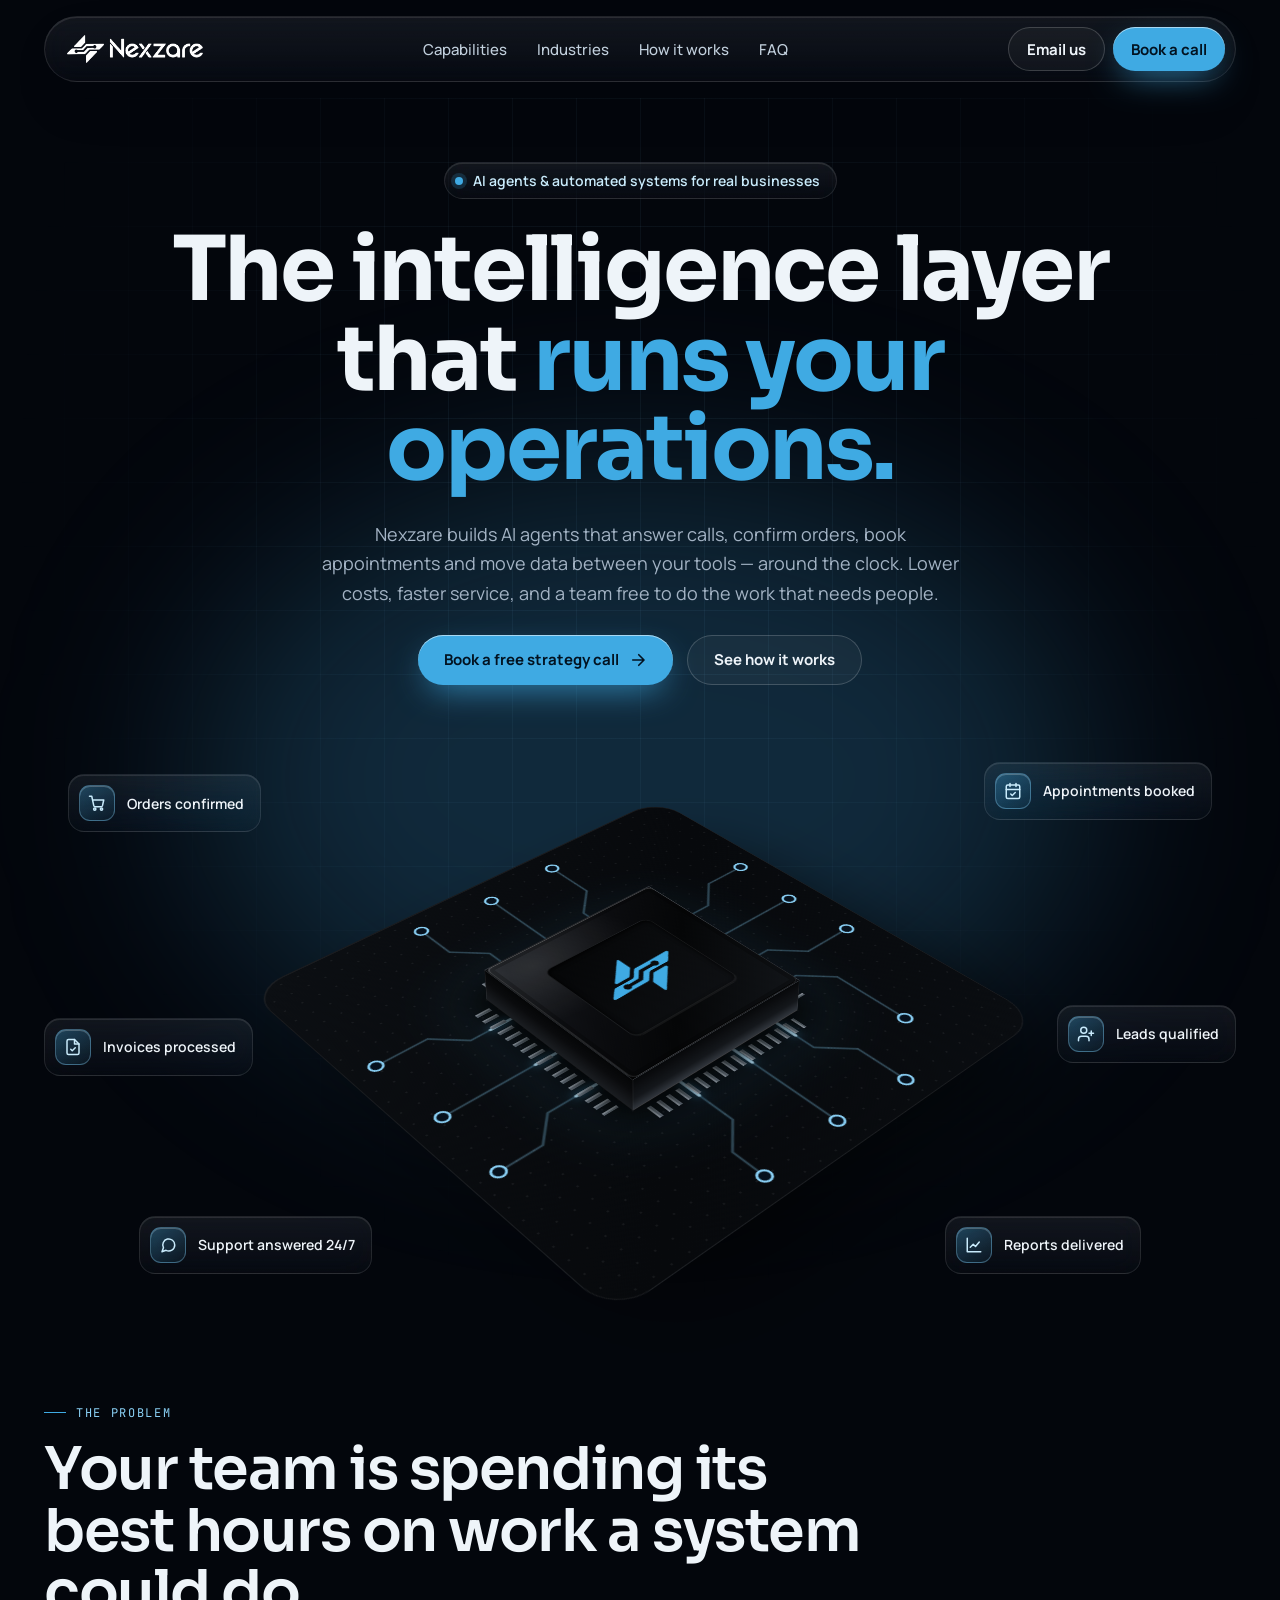
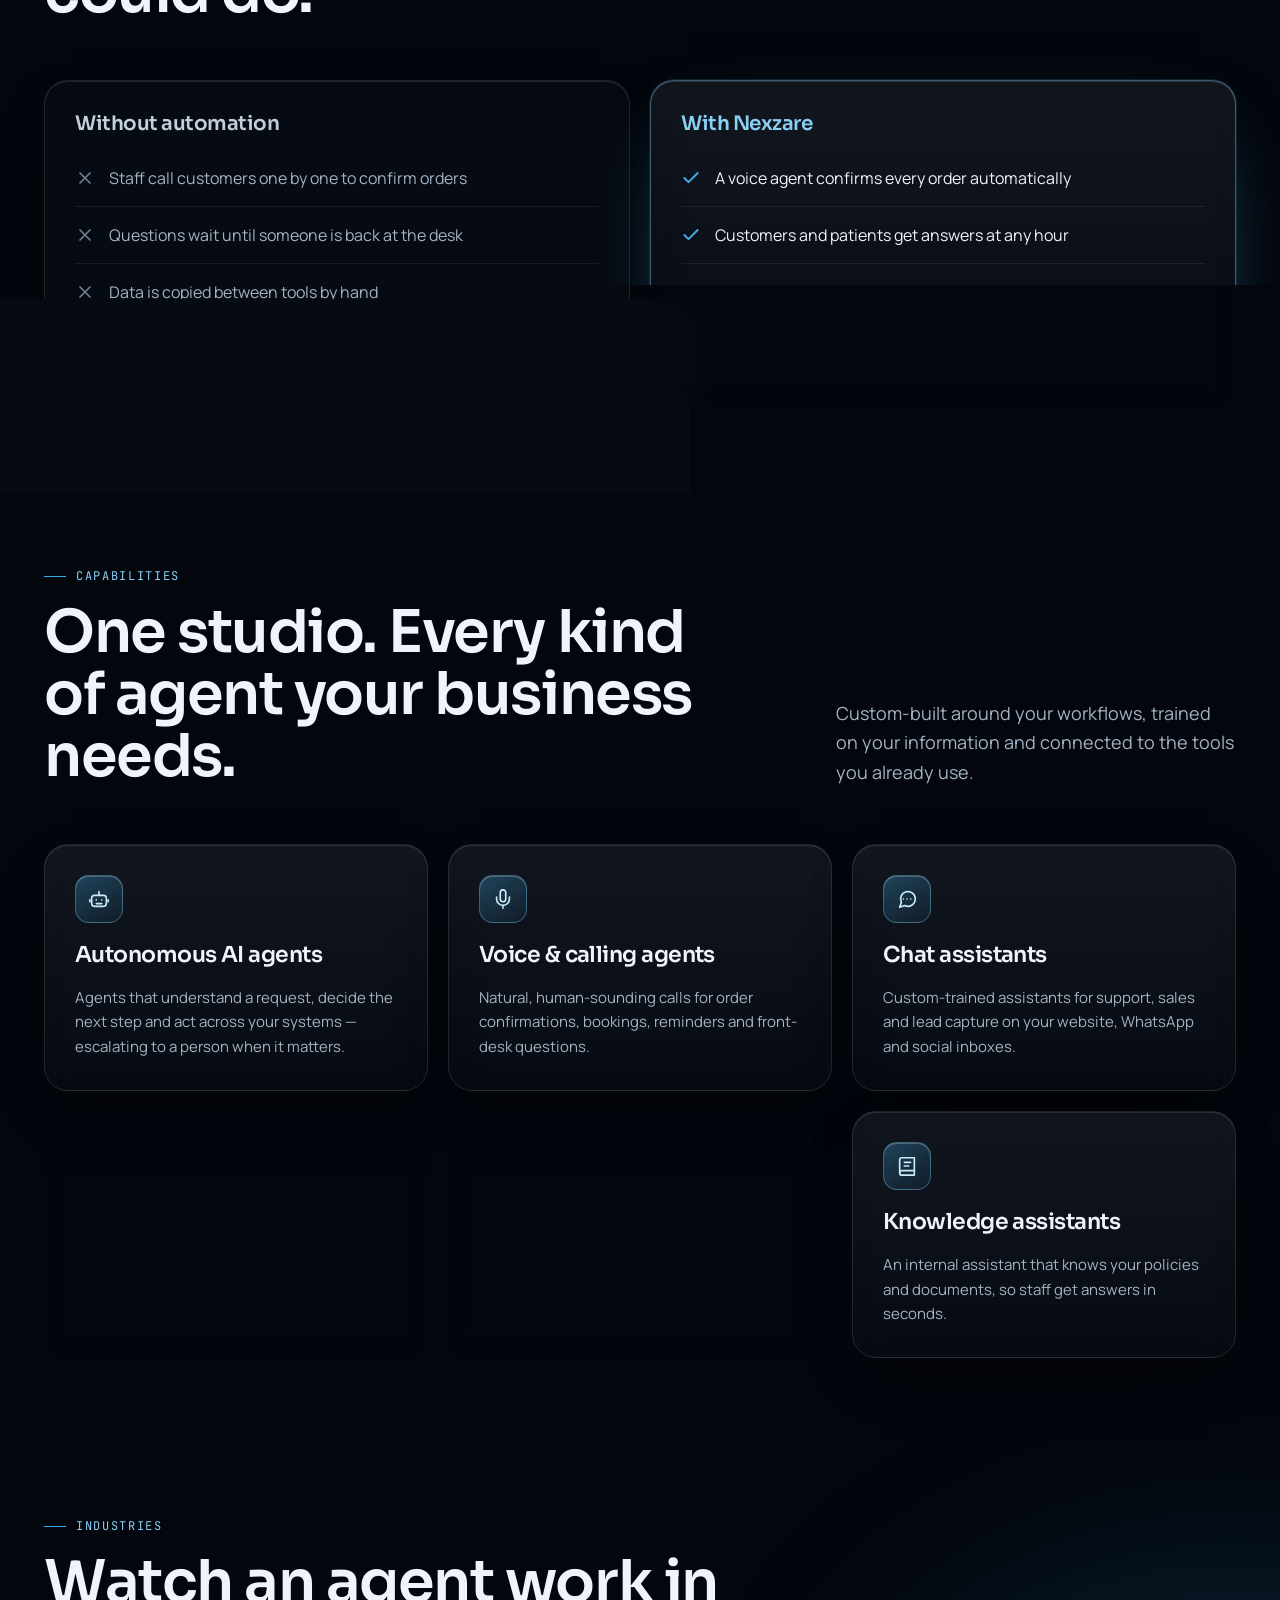
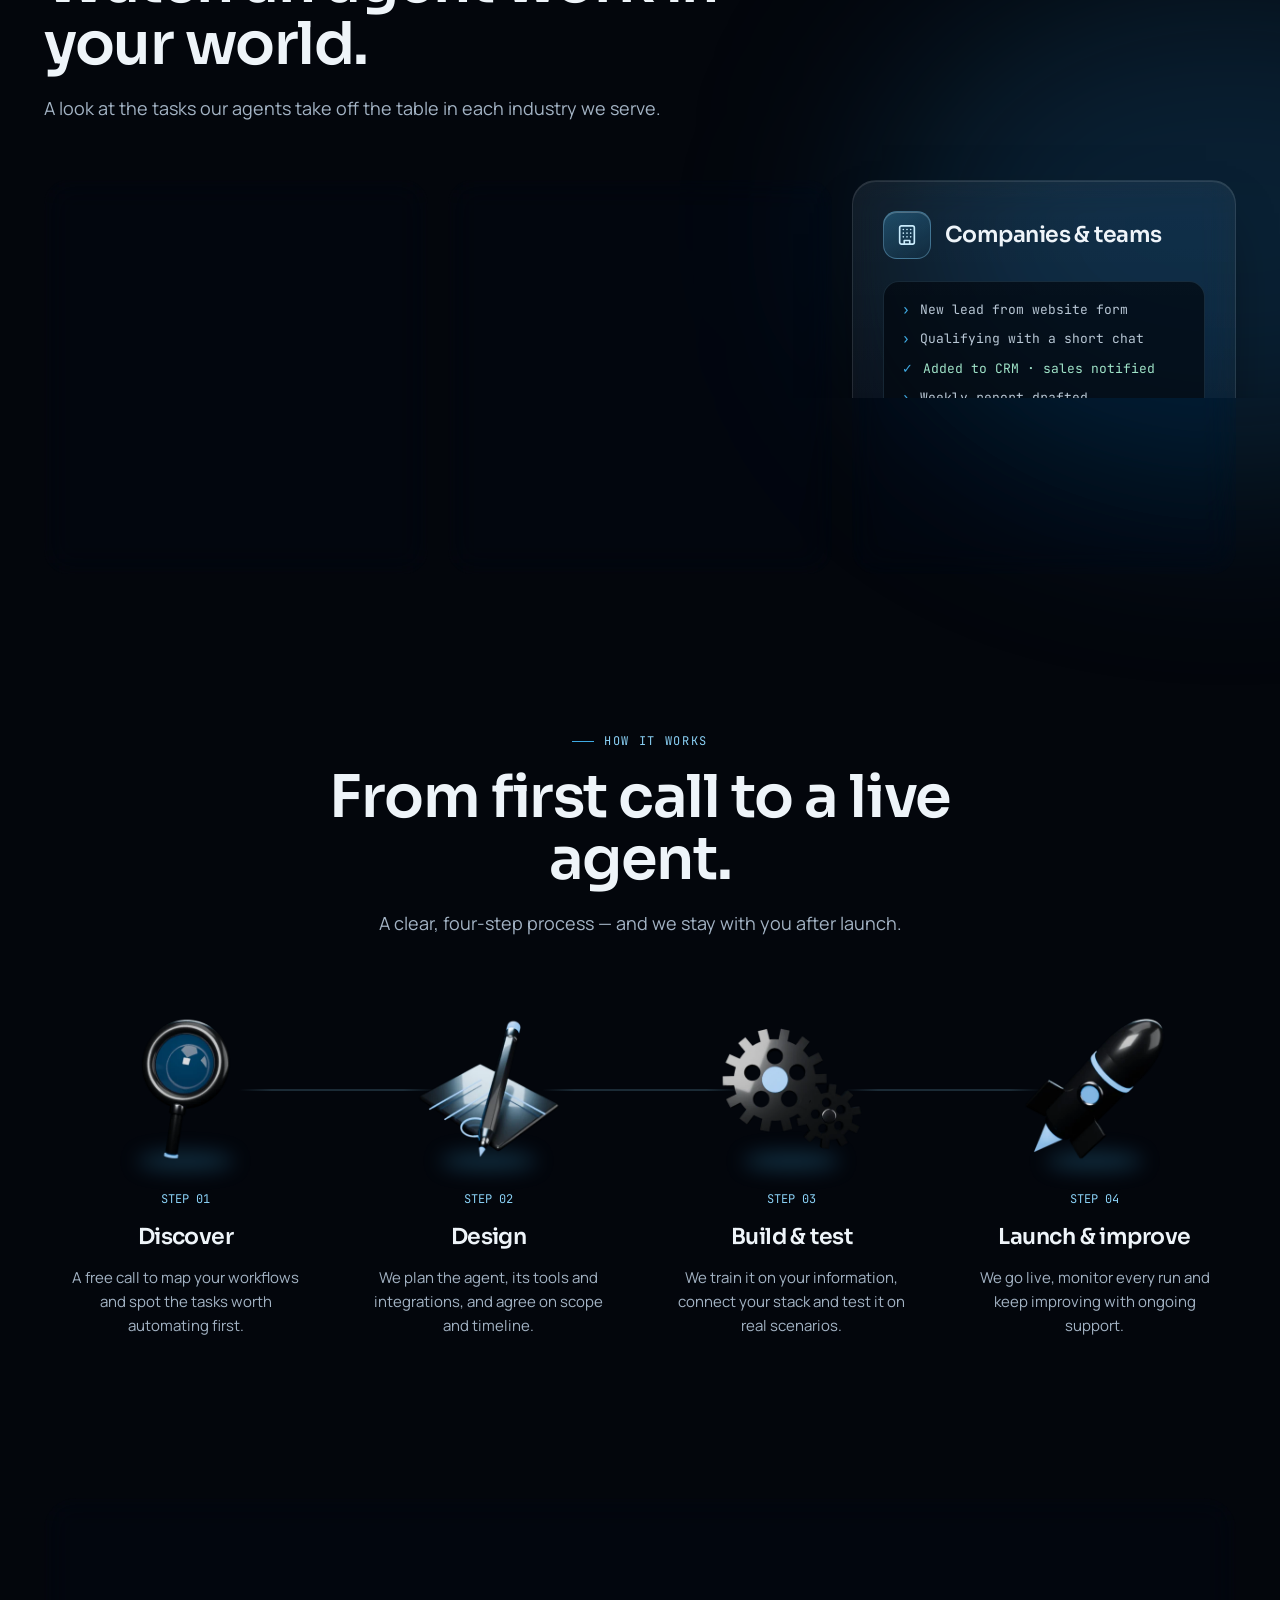
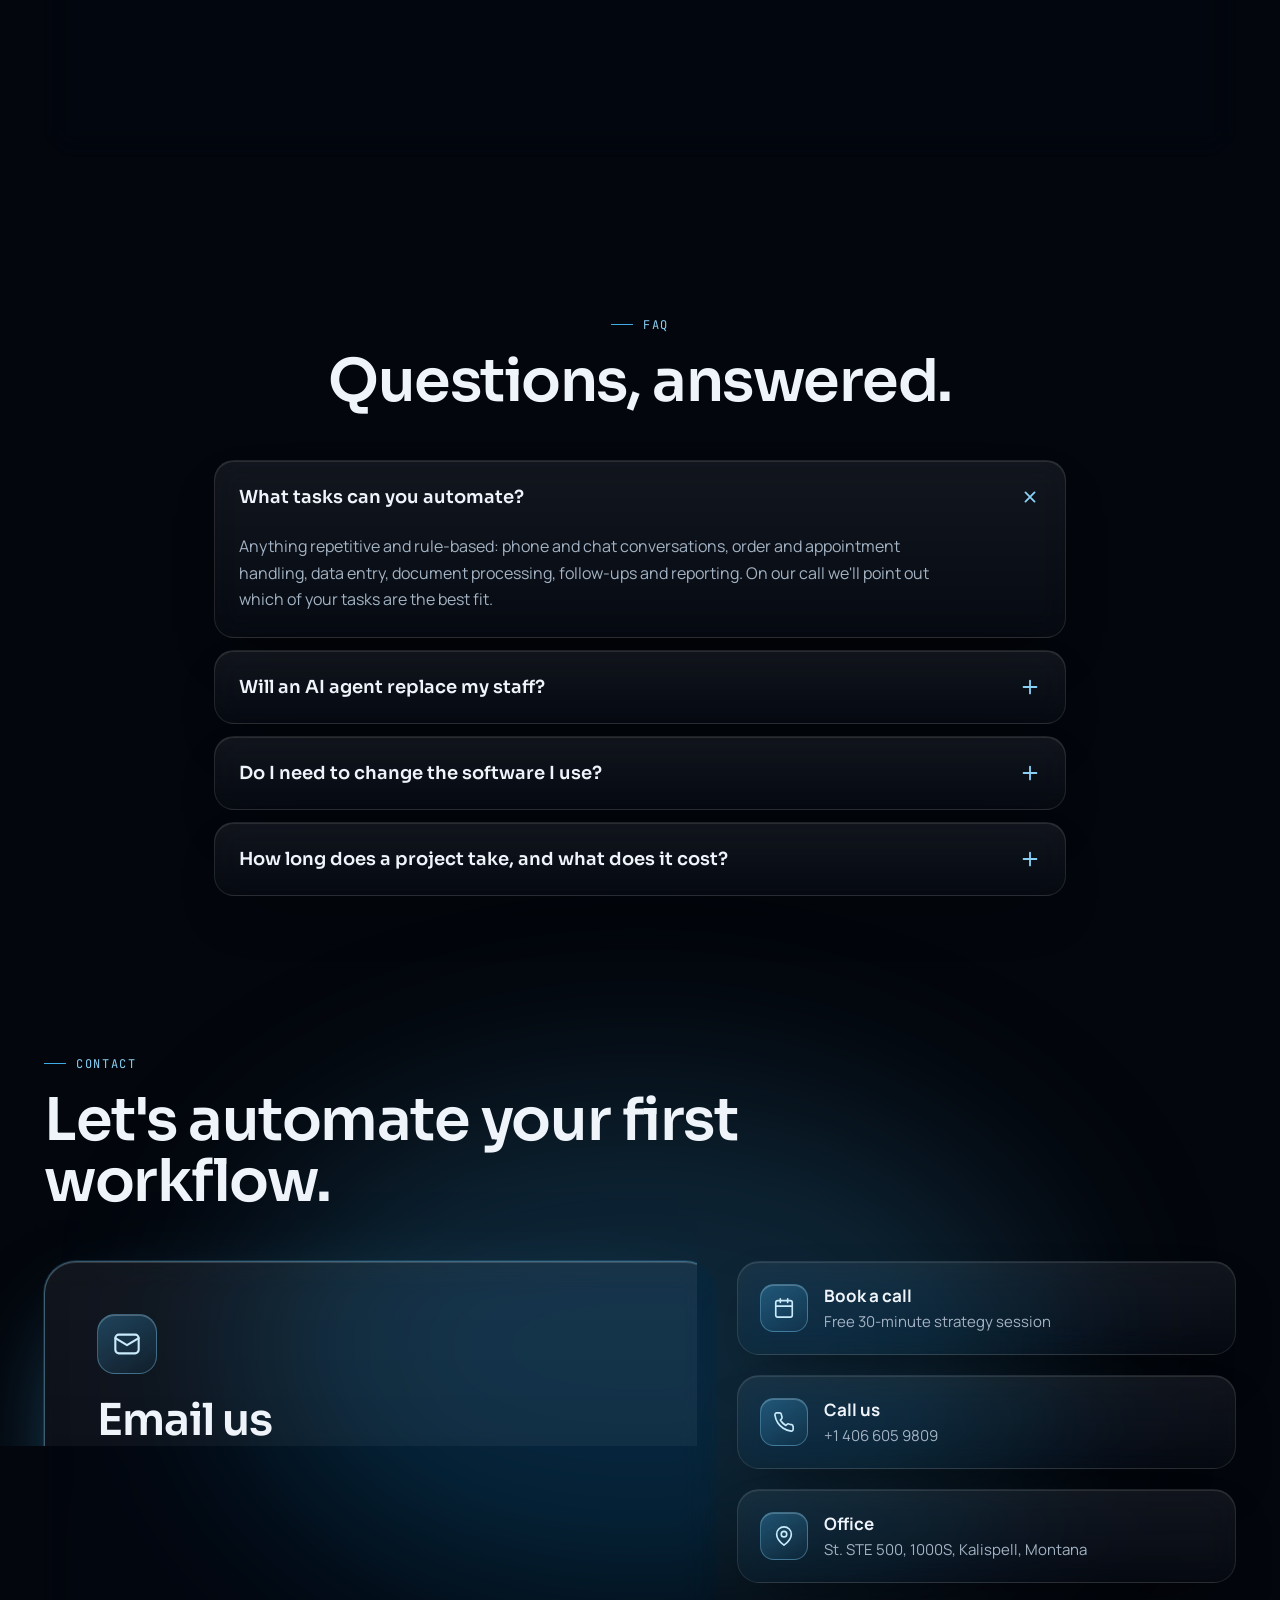
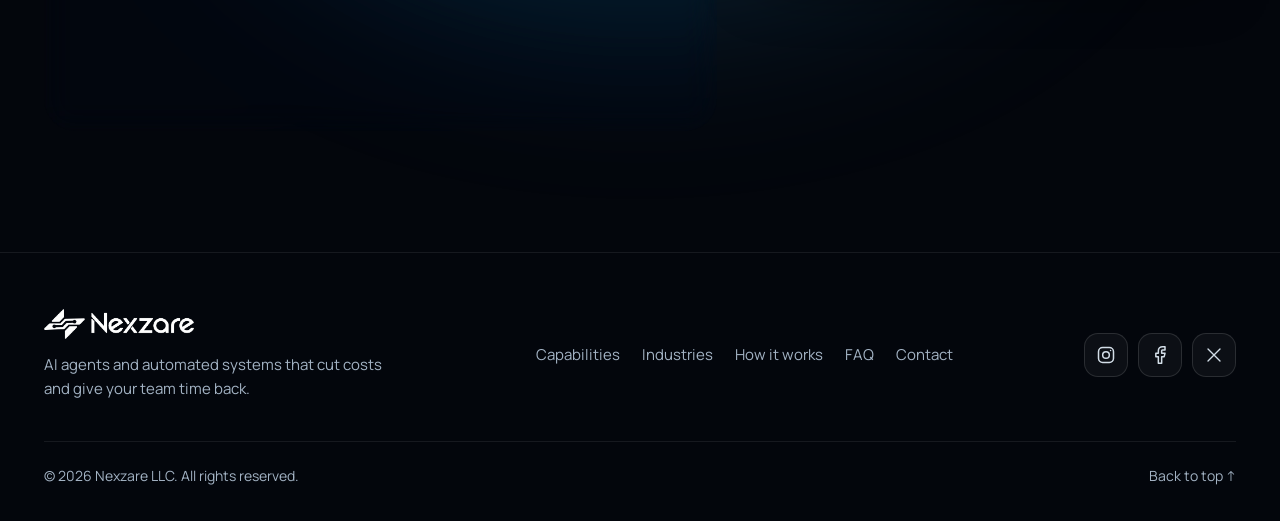
==== index.html @ 17d0ea59 "Add files via upload" ====
<!doctype html>
<html lang="en">
<head>
<meta charset="utf-8">
<meta name="viewport" content="width=device-width, initial-scale=1">
<title>Nexzare — AI Agents and Automation</title>
<meta name="description" content="Nexzare builds AI agents and automated systems for e-commerce brands, healthcare organisations and companies — cutting costs and saving time.">
<meta name="theme-color" content="#03060C">
<meta property="og:type" content="website">
<meta property="og:title" content="Nexzare — AI Agents and Automation">
<meta property="og:description" content="Nexzare builds AI agents and automated systems for e-commerce brands, healthcare organisations and companies — cutting costs and saving time.">
<meta property="og:image" content="/assets/logo-icon.png">
<meta name="twitter:card" content="summary">
<link rel="icon" type="image/png" href="/assets/favicon.png">
<link rel="apple-touch-icon" href="/assets/logo-icon.png">
<link rel="preload" as="image" href="/assets/logo-icon.png">
<link rel="preconnect" href="https://fonts.googleapis.com">
<link rel="preconnect" href="https://fonts.gstatic.com" crossorigin="anonymous">
<link href="https://fonts.googleapis.com/css2?family=Sora:wght@400;600;700&amp;family=Manrope:wght@400;500;600;700&amp;family=JetBrains+Mono:wght@500&amp;display=swap" rel="stylesheet">
<style>
body{margin:0;background:#03060C}
html{scroll-behavior:smooth}
a{color:#8AD0F5}a:hover{color:#C9EBFC}
*{box-sizing:border-box}
.nz{font-family:'Manrope',system-ui,sans-serif;color:#EEF4F9;background:#03060C;overflow:hidden;position:relative}
.nz h1,.nz h2,.nz h3,.nz h4{font-family:'Sora',system-ui,sans-serif;margin:0;letter-spacing:-0.025em;font-weight:600}
.mono{font-family:'JetBrains Mono',ui-monospace,monospace}
.wrap{width:100%;max-width:1240px;margin:0 auto;padding:0 24px;position:relative;z-index:2}
.glass{background:linear-gradient(180deg,rgba(255,255,255,.065),rgba(255,255,255,.02));border:1px solid rgba(255,255,255,.10);box-shadow:inset 0 1px 0 rgba(255,255,255,.10),0 24px 60px -30px rgba(0,0,0,.8);backdrop-filter:blur(16px) saturate(140%);-webkit-backdrop-filter:blur(16px) saturate(140%)}
.navlink{color:#C2D0DD;text-decoration:none;font-size:15px;font-weight:500;padding:10px 14px;border-radius:999px}
.navlink:hover{color:#FFFFFF;background:rgba(255,255,255,.06)}
.navlinks{display:flex;gap:2px}
.btn{display:inline-flex;align-items:center;justify-content:center;gap:10px;min-height:50px;padding:0 26px;border-radius:999px;font-weight:700;font-size:15px;text-decoration:none;transition:transform .2s ease,box-shadow .2s ease,border-color .2s ease}
.btn:hover{transform:translateY(-2px)}
.btn-primary{background:#3FAAE3;color:#021220;box-shadow:0 12px 34px -10px rgba(63,170,227,.8),inset 0 1px 0 rgba(255,255,255,.55)}
.btn-primary:hover{color:#021220;box-shadow:0 16px 44px -10px rgba(63,170,227,1),inset 0 1px 0 rgba(255,255,255,.55)}
.btn-ghost{color:#EEF4F9;border:1px solid rgba(255,255,255,.18);background:rgba(255,255,255,.04)}
.btn-ghost:hover{color:#FFFFFF;border-color:rgba(138,208,245,.65)}
.tag{display:inline-flex;align-items:center;gap:10px;font-family:'JetBrains Mono',monospace;font-size:12px;letter-spacing:.14em;text-transform:uppercase;color:#8AD0F5}
.tag::before{content:"";width:22px;height:1px;background:#3FAAE3}
.h2{font-size:clamp(34px,4.6vw,60px);line-height:1.05}
.lead{font-size:18px;line-height:1.65;color:#A3B3C4;margin:0}
.muted{color:#A3B3C4}
.ico{width:48px;height:48px;border-radius:14px;display:flex;align-items:center;justify-content:center;flex:0 0 auto;background:linear-gradient(145deg,rgba(63,170,227,.32),rgba(63,170,227,.06));border:1px solid rgba(138,208,245,.35);color:#C9EBFC;box-shadow:inset 0 1px 0 rgba(255,255,255,.22)}
.g2{display:grid;grid-template-columns:repeat(2,minmax(0,1fr));gap:20px}
.g3{display:grid;grid-template-columns:repeat(3,minmax(0,1fr));gap:20px}
.g4{display:grid;grid-template-columns:repeat(4,minmax(0,1fr));gap:20px}
.card{border-radius:24px;padding:30px;position:relative;overflow:hidden}
.glow{position:absolute;border-radius:50%;filter:blur(100px);pointer-events:none;z-index:0}
.gridbg{position:absolute;inset:0;z-index:0;pointer-events:none;background-image:linear-gradient(rgba(138,208,245,.06) 1px,transparent 1px),linear-gradient(90deg,rgba(138,208,245,.06) 1px,transparent 1px);background-size:64px 64px;-webkit-mask-image:radial-gradient(ellipse at 50% 30%,#000 20%,transparent 70%);mask-image:radial-gradient(ellipse at 50% 30%,#000 20%,transparent 70%)}

/* ===== 3D AI chip ===== */
.stage{position:relative;height:640px;perspective:1600px;perspective-origin:50% 30%}
.board{position:absolute;left:50%;top:50%;width:560px;height:560px;margin:-280px 0 0 -280px;transform-style:preserve-3d;transform:rotateX(56deg) rotateZ(-42deg);animation:sway 12s ease-in-out infinite;border-radius:40px;background:linear-gradient(135deg,#0C0F13 0%,#07090C 55%,#0A0D11 100%);border:1px solid rgba(255,255,255,.07);box-shadow:inset 0 1px 0 rgba(255,255,255,.06),0 60px 120px -40px rgba(0,0,0,.9)}
.board::before{content:"";position:absolute;inset:0;border-radius:40px;background-image:radial-gradient(rgba(255,255,255,.09) 1px,transparent 1.4px);background-size:20px 20px;opacity:.6}
.traces{position:absolute;inset:0;width:560px;height:560px}
.trace{fill:none;stroke:rgba(138,208,245,.28);stroke-width:2.5;stroke-linecap:round;stroke-linejoin:round}
.pulse{fill:none;stroke:#BDE7FC;stroke-width:3.5;stroke-linecap:round;stroke-linejoin:round;stroke-dasharray:26 640;stroke-dashoffset:666;animation:flow 3.2s linear infinite;filter:drop-shadow(0 0 6px #3FAAE3)}
.pad{fill:#06111D;stroke:#8AD0F5;stroke-width:2.5}
.pins{position:absolute;background-repeat:repeat;opacity:.9}
.pins-h{height:18px;width:196px;background-image:repeating-linear-gradient(90deg,#B9BFC7 0 2px,#7A818A 2px 5px,transparent 5px 12px)}
.pins-v{width:18px;height:196px;background-image:repeating-linear-gradient(180deg,#B9BFC7 0 2px,#7A818A 2px 5px,transparent 5px 12px)}
.chip{position:absolute;left:170px;top:170px;width:220px;height:220px;transform-style:preserve-3d;animation:hover 6s ease-in-out infinite}
.chip-shadow{position:absolute;left:156px;top:156px;width:248px;height:248px;border-radius:24px;background:#000000;filter:blur(18px);opacity:.85;box-shadow:0 0 70px 10px rgba(63,170,227,.18)}
.side{position:absolute;background:linear-gradient(180deg,#22262C 0%,#0E1013 40%,#060708 100%);border:1px solid rgba(255,255,255,.06)}
.s-n{left:0;top:-38px;width:220px;height:38px;transform-origin:bottom;transform:rotateX(-90deg);background:linear-gradient(0deg,#2A2F36 0%,#111317 50%,#08090B 100%)}
.s-s{left:0;top:220px;width:220px;height:38px;transform-origin:top;transform:rotateX(90deg);background:linear-gradient(180deg,#30353C 0%,#14171B 35%,#07080A 100%);border-top-color:rgba(255,255,255,.22)}
.s-e{left:220px;top:0;width:38px;height:220px;transform-origin:left;transform:rotateY(-90deg);background:linear-gradient(90deg,#3A4048 0%,#16191D 35%,#08090B 100%);border-left-color:rgba(255,255,255,.28)}
.s-w{left:-38px;top:0;width:38px;height:220px;transform-origin:right;transform:rotateY(90deg);background:linear-gradient(270deg,#1A1D21 0%,#0A0B0D 60%,#050607 100%)}
.ctop{position:absolute;inset:0;transform:translateZ(38px);border-radius:8px;background:radial-gradient(120% 90% at 18% 12%,rgba(255,255,255,.10),rgba(255,255,255,0) 45%),linear-gradient(135deg,#1A1D22 0%,#0B0C0F 38%,#050607 62%,#121519 100%);border:1px solid rgba(255,255,255,.10);box-shadow:inset 0 1px 0 rgba(255,255,255,.22),inset 1px 0 0 rgba(255,255,255,.10),inset 0 -1px 0 rgba(0,0,0,.8),inset 0 0 0 6px rgba(0,0,0,.25);overflow:hidden;display:flex;align-items:center;justify-content:center}
.ctop::after{content:"";position:absolute;top:-60%;left:-60%;width:45%;height:220%;background:linear-gradient(90deg,transparent,rgba(255,255,255,.07) 45%,rgba(255,255,255,.12) 50%,rgba(255,255,255,.07) 55%,transparent);transform:rotate(25deg);animation:shine 7s ease-in-out infinite}
.die{width:138px;height:138px;border-radius:10px;position:relative;background:linear-gradient(145deg,#050607,#0E1013);border:1px solid rgba(255,255,255,.06);box-shadow:inset 0 2px 6px rgba(0,0,0,.9),inset 0 -1px 0 rgba(255,255,255,.08),0 1px 0 rgba(255,255,255,.05);display:flex;align-items:center;justify-content:center}
.die img{animation:core 3.6s ease-in-out infinite}
.node{position:absolute;display:flex;align-items:center;gap:12px;padding:10px 16px 10px 10px;border-radius:16px;font-size:14px;font-weight:600;white-space:nowrap;z-index:3;animation:bob 6s ease-in-out infinite}
.node .ico{width:36px;height:36px;border-radius:11px}
.live{width:8px;height:8px;border-radius:50%;background:#3FAAE3;box-shadow:0 0 0 4px rgba(63,170,227,.18);animation:blink 1.6s ease-in-out infinite}

/* sections */
.compare{display:grid;grid-template-columns:minmax(0,1fr) minmax(0,1fr);gap:20px}
.row{display:flex;gap:14px;align-items:flex-start;padding:16px 0;border-top:1px solid rgba(255,255,255,.07);font-size:16px;line-height:1.5}
.row:first-of-type{border-top:0}
.log{border-radius:16px;padding:18px;background:rgba(2,8,15,.7);border:1px solid rgba(138,208,245,.14);display:flex;flex-direction:column;gap:10px;font-size:13px;line-height:1.5}
.ln{display:flex;gap:10px;color:#B8C7D5}
.ln b{font-weight:500;color:#3FAAE3}
.ok{color:#9FE3C8}
.pipe{display:grid;grid-template-columns:repeat(4,minmax(0,1fr));gap:20px;position:relative}
.pipe-line{position:absolute;left:12%;right:12%;top:86px;height:2px;background:rgba(138,208,245,.18);overflow:hidden}
.pipe-line::after{content:"";position:absolute;top:0;left:-30%;width:30%;height:2px;background:linear-gradient(90deg,transparent,#8AD0F5,transparent);animation:run 3s linear infinite}
.stepdot{width:172px;height:172px;display:flex;align-items:center;justify-content:center;position:relative;z-index:1;background:radial-gradient(closest-side,#03060C 62%,rgba(3,6,12,0) 100%)}
.stepdot::after{content:"";position:absolute;left:22%;right:22%;bottom:6px;height:16px;border-radius:50%;background:rgba(63,170,227,.28);filter:blur(10px);z-index:-1}
.stepdot img{width:150px;height:150px;display:block;animation:bob 6s ease-in-out infinite}
.faq{border-radius:20px;padding:0 24px}
.faq summary{list-style:none;cursor:pointer;display:flex;justify-content:space-between;align-items:center;gap:16px;min-height:72px;font-family:'Sora',sans-serif;font-size:18px;font-weight:600}
.faq summary::-webkit-details-marker{display:none}
.faq .pl{transition:transform .25s ease;color:#8AD0F5;flex:0 0 auto}
.faq[open] .pl{transform:rotate(45deg)}
.faq p{margin:0 0 24px;color:#A3B3C4;font-size:16px;line-height:1.65;max-width:720px}
.contact{display:grid;grid-template-columns:minmax(0,1.35fr) minmax(0,1fr);gap:20px}
.mini{display:flex;align-items:center;gap:16px;border-radius:22px;padding:22px;text-decoration:none;color:#EEF4F9;transition:border-color .2s ease,transform .2s ease}
a.mini:hover{color:#FFFFFF;border-color:rgba(138,208,245,.55);transform:translateY(-2px)}
.flink{color:#A3B3C4;text-decoration:none;font-size:15px}
.flink:hover{color:#FFFFFF}
.soc{width:44px;height:44px;border-radius:14px;display:flex;align-items:center;justify-content:center;color:#D3DEE8;border:1px solid rgba(255,255,255,.12);background:rgba(255,255,255,.04)}
.soc:hover{color:#FFFFFF;border-color:rgba(138,208,245,.6)}

@keyframes sway{0%,100%{transform:rotateX(56deg) rotateZ(-38deg)}50%{transform:rotateX(52deg) rotateZ(-50deg)}}
@keyframes hover{0%,100%{transform:translateZ(0)}50%{transform:translateZ(22px)}}
@keyframes flow{from{stroke-dashoffset:666}to{stroke-dashoffset:0}}
@keyframes breathe{0%,100%{opacity:.55}50%{opacity:1}}
@keyframes core{0%,100%{filter:drop-shadow(0 0 3px rgba(63,170,227,.35))}50%{filter:drop-shadow(0 0 10px rgba(63,170,227,.75))}}
@keyframes shine{0%,60%{left:-60%}100%{left:140%}}
@keyframes bob{0%,100%{transform:translateY(0)}50%{transform:translateY(-10px)}}
@keyframes blink{0%,100%{opacity:1}50%{opacity:.35}}
@keyframes run{from{left:-30%}to{left:100%}}

@media (max-width:1024px){
.g4,.pipe{grid-template-columns:repeat(2,minmax(0,1fr))}
.g3{grid-template-columns:minmax(0,1fr)}
.compare,.contact{grid-template-columns:minmax(0,1fr)}
.pipe-line{display:none}
.navlinks{display:none}
.node.far{display:none}
}
@media (max-width:640px){
.g4,.g2,.pipe{grid-template-columns:minmax(0,1fr)}
.card{padding:24px}
.stage{height:400px}
.board{transform:scale(.6) rotateX(56deg) rotateZ(-42deg);animation:none}
.node{display:none}
.glass{backdrop-filter:none;-webkit-backdrop-filter:none;background:rgba(14,22,34,.94)}
.nav-cta{display:none}
}
@media (prefers-reduced-motion:reduce){
.board,.chip,.pulse,.chip-shadow,.die img,.ctop::after,.node,.live,.pipe-line::after,.stepdot img{animation:none}
.pulse{stroke-dashoffset:0;stroke-dasharray:none;opacity:.5}
html{scroll-behavior:auto}
}
</style>
</head>
<body>
<div class="nz">

<header style="position: sticky; top: 0; z-index: 30; padding: 16px 0">
<div class="wrap">
<nav class="glass" aria-label="Main" style="display: flex; align-items: center; justify-content: space-between; gap: 16px; padding: 10px 10px 10px 22px; border-radius: 999px">
<a href="#top" aria-label="Nexzare home" style="display: flex; align-items: center; min-height: 44px"><img src="/assets/logo-white.png" alt="Nexzare" width="136" height="28" style="width: 136px; height: auto; display: block"></a>
<div class="navlinks">
<a class="navlink" href="#capabilities">Capabilities</a>
<a class="navlink" href="#industries">Industries</a>
<a class="navlink" href="#how">How it works</a>
<a class="navlink" href="#faq">FAQ</a>
</div>
<div style="display: flex; gap: 8px">
<a class="btn btn-ghost nav-cta" href="#contact" style="min-height: 44px; padding: 0 18px">Email us</a>
<a class="btn btn-primary" href="https://calendly.com/nexzare/30min" style="min-height: 44px; padding: 0 18px">Book a call</a>
</div>
</nav>
</div>
</header>

<section id="top" style="position: relative; padding: 64px 0 0">
<div class="gridbg"></div>
<div class="glow" style="width: 900px; height: 600px; left: 50%; margin-left: -450px; top: 380px; background: rgba(63,170,227,0.22)"></div>
<div class="wrap" style="display: flex; flex-direction: column; align-items: center; text-align: center; gap: 26px">
<span class="glass" style="display: inline-flex; align-items: center; gap: 10px; padding: 8px 16px 8px 10px; border-radius: 999px; font-size: 14px; font-weight: 600; color: #C9EBFC"><span class="live"></span>AI agents &amp; automated systems for real businesses</span>
<h1 style="font-size: clamp(42px, 7vw, 92px); line-height: 1; max-width: 1040px; font-weight: 700">The intelligence layer that <span style="color: #3FAAE3">runs your operations.</span></h1>
<p class="lead" style="max-width: 640px">Nexzare builds AI agents that answer calls, confirm orders, book appointments and move data between your tools — around the clock. Lower costs, faster service, and a team free to do the work that needs people.</p>
<div style="display: flex; flex-wrap: wrap; gap: 14px; justify-content: center">
<a class="btn btn-primary" href="https://calendly.com/nexzare/30min">Book a free strategy call
<svg width="18" height="18" viewBox="0 0 24 24" fill="none" stroke="currentColor" stroke-width="2.2" stroke-linecap="round" stroke-linejoin="round" aria-hidden="true"><path d="M5 12h14M13 5l7 7-7 7"></path></svg></a>
<a class="btn btn-ghost" href="#how">See how it works</a>
</div>
</div>

<div class="wrap">
<div class="stage" aria-hidden="true">
<div class="board">
<svg class="traces" viewBox="0 0 560 560">
<path class="trace" d="M390 200 H450 L480 170 H530"></path>
<path class="trace" d="M390 250 H525"></path>
<path class="trace" d="M390 300 H440 L470 330 H530"></path>
<path class="trace" d="M390 350 H430 L460 380 V470"></path>
<path class="trace" d="M170 210 H120 L90 180 H30"></path>
<path class="trace" d="M170 280 H35"></path>
<path class="trace" d="M170 340 H110 L80 370 H30"></path>
<path class="trace" d="M220 170 V110 L190 80 V30"></path>
<path class="trace" d="M280 170 V35"></path>
<path class="trace" d="M340 170 V120 L370 90 V30"></path>
<path class="trace" d="M230 390 V460 L200 490 V530"></path>
<path class="trace" d="M300 390 V525"></path>
<path class="trace" d="M360 390 V440 L390 470 V530"></path>
<path class="pulse" d="M390 200 H450 L480 170 H530"></path>
<path class="pulse" d="M390 300 H440 L470 330 H530" style="animation-delay: -1.1s"></path>
<path class="pulse" d="M390 350 H430 L460 380 V470" style="animation-delay: -2.2s"></path>
<path class="pulse" d="M170 210 H120 L90 180 H30" style="animation-delay: -0.6s"></path>
<path class="pulse" d="M170 280 H35" style="animation-delay: -1.9s"></path>
<path class="pulse" d="M170 340 H110 L80 370 H30" style="animation-delay: -2.7s"></path>
<path class="pulse" d="M220 170 V110 L190 80 V30" style="animation-delay: -1.5s"></path>
<path class="pulse" d="M340 170 V120 L370 90 V30" style="animation-delay: -0.3s"></path>
<path class="pulse" d="M230 390 V460 L200 490 V530" style="animation-delay: -2.4s"></path>
<path class="pulse" d="M300 390 V525" style="animation-delay: -0.9s"></path>
<path class="pulse" d="M360 390 V440 L390 470 V530" style="animation-delay: -1.7s"></path>
<circle class="pad" cx="530" cy="170" r="7"></circle><circle class="pad" cx="525" cy="250" r="7"></circle><circle class="pad" cx="530" cy="330" r="7"></circle><circle class="pad" cx="460" cy="470" r="7"></circle>
<circle class="pad" cx="30" cy="180" r="7"></circle><circle class="pad" cx="35" cy="280" r="7"></circle><circle class="pad" cx="30" cy="370" r="7"></circle>
<circle class="pad" cx="190" cy="30" r="7"></circle><circle class="pad" cx="280" cy="35" r="7"></circle><circle class="pad" cx="370" cy="30" r="7"></circle>
<circle class="pad" cx="200" cy="530" r="7"></circle><circle class="pad" cx="300" cy="525" r="7"></circle><circle class="pad" cx="390" cy="530" r="7"></circle>
</svg>
<div class="pins pins-h" style="left: 182px; top: 146px"></div>
<div class="pins pins-h" style="left: 182px; top: 396px"></div>
<div class="pins pins-v" style="left: 146px; top: 182px"></div>
<div class="pins pins-v" style="left: 396px; top: 182px"></div>
<div class="chip-shadow"></div>
<div class="chip">
<div class="side s-n"></div>
<div class="side s-s"></div>
<div class="side s-e"></div>
<div class="side s-w"></div>
<div class="ctop">
<div class="die"><img src="/assets/logo-icon.png" alt="" style="width: 92px; height: auto"></div>
</div>
</div>
</div>

<div class="node glass" style="left: 2%; top: 14%"><span class="ico"><svg width="18" height="18" viewBox="0 0 24 24" fill="none" stroke="currentColor" stroke-width="2" stroke-linecap="round" stroke-linejoin="round"><circle cx="9" cy="20" r="1.5"></circle><circle cx="18" cy="20" r="1.5"></circle><path d="M2 3h3l2.7 12.4a2 2 0 0 0 2 1.6h7.6a2 2 0 0 0 2-1.5L21 8H6"></path></svg></span>Orders confirmed</div>
<div class="node glass far" style="left: 0; top: 52%; animation-delay: -2s"><span class="ico"><svg width="18" height="18" viewBox="0 0 24 24" fill="none" stroke="currentColor" stroke-width="2" stroke-linecap="round" stroke-linejoin="round"><path d="M14 2H6a2 2 0 0 0-2 2v16a2 2 0 0 0 2 2h12a2 2 0 0 0 2-2V8z"></path><path d="M14 2v6h6M9 15l2 2 4-4"></path></svg></span>Invoices processed</div>
<div class="node glass" style="left: 8%; bottom: 8%; animation-delay: -4s"><span class="ico"><svg width="18" height="18" viewBox="0 0 24 24" fill="none" stroke="currentColor" stroke-width="2" stroke-linecap="round" stroke-linejoin="round"><path d="M21 12a8 8 0 0 1-11.6 7.1L4 21l1.9-5.4A8 8 0 1 1 21 12z"></path></svg></span>Support answered 24/7</div>
<div class="node glass" style="right: 2%; top: 12%; animation-delay: -1s"><span class="ico"><svg width="18" height="18" viewBox="0 0 24 24" fill="none" stroke="currentColor" stroke-width="2" stroke-linecap="round" stroke-linejoin="round"><rect x="3" y="4" width="18" height="18" rx="2"></rect><path d="M16 2v4M8 2v4M3 10h18M9 16l2 2 4-4"></path></svg></span>Appointments booked</div>
<div class="node glass far" style="right: 0; top: 50%; animation-delay: -3s"><span class="ico"><svg width="18" height="18" viewBox="0 0 24 24" fill="none" stroke="currentColor" stroke-width="2" stroke-linecap="round" stroke-linejoin="round"><path d="M16 21v-2a4 4 0 0 0-4-4H6a4 4 0 0 0-4 4v2"></path><circle cx="9" cy="7" r="4"></circle><path d="M19 8v6M22 11h-6"></path></svg></span>Leads qualified</div>
<div class="node glass" style="right: 8%; bottom: 8%; animation-delay: -5s"><span class="ico"><svg width="18" height="18" viewBox="0 0 24 24" fill="none" stroke="currentColor" stroke-width="2" stroke-linecap="round" stroke-linejoin="round"><path d="M3 3v18h18"></path><path d="M7 15l4-4 3 3 5-6"></path></svg></span>Reports delivered</div>
</div>
</div>
</section>

<section aria-label="Before and after automation" style="padding: 80px 0 120px; position: relative">
<div class="wrap">
<div style="display: flex; flex-direction: column; gap: 18px; max-width: 820px; margin-bottom: 56px">
<span class="tag">The problem</span>
<h2 class="h2">Your team is spending its best hours on work a system could do.</h2>
</div>
<div class="compare">
<div class="card glass" style="background: rgba(255,255,255,.02)">
<h3 style="font-size: 20px; margin-bottom: 14px; color: #C2D0DD">Without automation</h3>
<div class="row muted"><svg width="20" height="20" viewBox="0 0 24 24" fill="none" stroke="#6F8296" stroke-width="2" stroke-linecap="round" aria-hidden="true" style="flex: 0 0 auto; margin-top: 2px"><path d="M18 6 6 18M6 6l12 12"></path></svg>Staff call customers one by one to confirm orders</div>
<div class="row muted"><svg width="20" height="20" viewBox="0 0 24 24" fill="none" stroke="#6F8296" stroke-width="2" stroke-linecap="round" aria-hidden="true" style="flex: 0 0 auto; margin-top: 2px"><path d="M18 6 6 18M6 6l12 12"></path></svg>Questions wait until someone is back at the desk</div>
<div class="row muted"><svg width="20" height="20" viewBox="0 0 24 24" fill="none" stroke="#6F8296" stroke-width="2" stroke-linecap="round" aria-hidden="true" style="flex: 0 0 auto; margin-top: 2px"><path d="M18 6 6 18M6 6l12 12"></path></svg>Data is copied between tools by hand</div>
<div class="row muted"><svg width="20" height="20" viewBox="0 0 24 24" fill="none" stroke="#6F8296" stroke-width="2" stroke-linecap="round" aria-hidden="true" style="flex: 0 0 auto; margin-top: 2px"><path d="M18 6 6 18M6 6l12 12"></path></svg>Growing means hiring for repetitive tasks</div>
</div>
<div class="card glass" style="border-color: rgba(138,208,245,.4); box-shadow: 0 0 0 1px rgba(63,170,227,.15), 0 30px 80px -40px rgba(63,170,227,.7), inset 0 1px 0 rgba(255,255,255,.12)">
<h3 style="font-size: 20px; margin-bottom: 14px; color: #8AD0F5">With Nexzare</h3>
<div class="row"><svg width="20" height="20" viewBox="0 0 24 24" fill="none" stroke="#3FAAE3" stroke-width="2.4" stroke-linecap="round" stroke-linejoin="round" aria-hidden="true" style="flex: 0 0 auto; margin-top: 2px"><path d="M20 6 9 17l-5-5"></path></svg>A voice agent confirms every order automatically</div>
<div class="row"><svg width="20" height="20" viewBox="0 0 24 24" fill="none" stroke="#3FAAE3" stroke-width="2.4" stroke-linecap="round" stroke-linejoin="round" aria-hidden="true" style="flex: 0 0 auto; margin-top: 2px"><path d="M20 6 9 17l-5-5"></path></svg>Customers and patients get answers at any hour</div>
<div class="row"><svg width="20" height="20" viewBox="0 0 24 24" fill="none" stroke="#3FAAE3" stroke-width="2.4" stroke-linecap="round" stroke-linejoin="round" aria-hidden="true" style="flex: 0 0 auto; margin-top: 2px"><path d="M20 6 9 17l-5-5"></path></svg>Your tools stay in sync on their own</div>
<div class="row"><svg width="20" height="20" viewBox="0 0 24 24" fill="none" stroke="#3FAAE3" stroke-width="2.4" stroke-linecap="round" stroke-linejoin="round" aria-hidden="true" style="flex: 0 0 auto; margin-top: 2px"><path d="M20 6 9 17l-5-5"></path></svg>You scale the work, not the headcount</div>
</div>
</div>
</div>
</section>

<section id="capabilities" style="padding: 40px 0 120px; scroll-margin-top: 100px">
<div class="wrap">
<div style="display: flex; flex-wrap: wrap; justify-content: space-between; align-items: flex-end; gap: 24px; margin-bottom: 56px">
<div style="display: flex; flex-direction: column; gap: 18px; max-width: 680px">
<span class="tag">Capabilities</span>
<h2 class="h2">One studio. Every kind of agent your business needs.</h2>
</div>
<p class="lead" style="max-width: 400px">Custom-built around your workflows, trained on your information and connected to the tools you already use.</p>
</div>
<div class="g3">
<article class="card glass" style="display: flex; flex-direction: column; gap: 18px">
<span class="ico"><svg width="22" height="22" viewBox="0 0 24 24" fill="none" stroke="currentColor" stroke-width="1.8" stroke-linecap="round" stroke-linejoin="round" aria-hidden="true"><rect x="4" y="8" width="16" height="12" rx="3"></rect><path d="M12 8V4M9 13h.01M15 13h.01M9 17h6M2 13v2M22 13v2"></path></svg></span>
<h3 style="font-size: 22px">Autonomous AI agents</h3>
<p class="muted" style="margin: 0; font-size: 15px; line-height: 1.65">Agents that understand a request, decide the next step and act across your systems — escalating to a person when it matters.</p>
</article>
<article class="card glass" style="display: flex; flex-direction: column; gap: 18px">
<span class="ico"><svg width="22" height="22" viewBox="0 0 24 24" fill="none" stroke="currentColor" stroke-width="1.8" stroke-linecap="round" stroke-linejoin="round" aria-hidden="true"><path d="M12 2a3 3 0 0 0-3 3v7a3 3 0 0 0 6 0V5a3 3 0 0 0-3-3z"></path><path d="M19 10v2a7 7 0 0 1-14 0v-2M12 19v3"></path></svg></span>
<h3 style="font-size: 22px">Voice &amp; calling agents</h3>
<p class="muted" style="margin: 0; font-size: 15px; line-height: 1.65">Natural, human-sounding calls for order confirmations, bookings, reminders and front-desk questions.</p>
</article>
<article class="card glass" style="display: flex; flex-direction: column; gap: 18px">
<span class="ico"><svg width="22" height="22" viewBox="0 0 24 24" fill="none" stroke="currentColor" stroke-width="1.8" stroke-linecap="round" stroke-linejoin="round" aria-hidden="true"><path d="M21 12a8 8 0 0 1-11.6 7.1L4 21l1.9-5.4A8 8 0 1 1 21 12z"></path><path d="M8 12h.01M12 12h.01M16 12h.01"></path></svg></span>
<h3 style="font-size: 22px">Chat assistants</h3>
<p class="muted" style="margin: 0; font-size: 15px; line-height: 1.65">Custom-trained assistants for support, sales and lead capture on your website, WhatsApp and social inboxes.</p>
</article>
<article class="card glass" style="display: flex; flex-direction: column; gap: 18px">
<span class="ico"><svg width="22" height="22" viewBox="0 0 24 24" fill="none" stroke="currentColor" stroke-width="1.8" stroke-linecap="round" stroke-linejoin="round" aria-hidden="true"><circle cx="5" cy="6" r="2.5"></circle><circle cx="19" cy="6" r="2.5"></circle><circle cx="12" cy="18" r="2.5"></circle><path d="M7.5 6h9M6.2 8.2l4.6 7.6M17.8 8.2l-4.6 7.6"></path></svg></span>
<h3 style="font-size: 22px">Workflow automation</h3>
<p class="muted" style="margin: 0; font-size: 15px; line-height: 1.65">Your store, CRM, spreadsheets, email and booking tools connected so information flows without copy‑paste.</p>
</article>
<article class="card glass" style="display: flex; flex-direction: column; gap: 18px">
<span class="ico"><svg width="22" height="22" viewBox="0 0 24 24" fill="none" stroke="currentColor" stroke-width="1.8" stroke-linecap="round" stroke-linejoin="round" aria-hidden="true"><path d="M14 2H6a2 2 0 0 0-2 2v16a2 2 0 0 0 2 2h12a2 2 0 0 0 2-2V8z"></path><path d="M14 2v6h6M8 13h8M8 17h5"></path></svg></span>
<h3 style="font-size: 22px">Document processing</h3>
<p class="muted" style="margin: 0; font-size: 15px; line-height: 1.65">Invoices, forms and records read, checked and entered into the right system automatically.</p>
</article>
<article class="card glass" style="display: flex; flex-direction: column; gap: 18px">
<span class="ico"><svg width="22" height="22" viewBox="0 0 24 24" fill="none" stroke="currentColor" stroke-width="1.8" stroke-linecap="round" stroke-linejoin="round" aria-hidden="true"><path d="M4 19.5A2.5 2.5 0 0 1 6.5 17H20V3H6.5A2.5 2.5 0 0 0 4 5.5z"></path><path d="M4 19.5A2.5 2.5 0 0 0 6.5 22H20v-5M9 8h7M9 12h5"></path></svg></span>
<h3 style="font-size: 22px">Knowledge assistants</h3>
<p class="muted" style="margin: 0; font-size: 15px; line-height: 1.65">An internal assistant that knows your policies and documents, so staff get answers in seconds.</p>
</article>
</div>
</div>
</section>

<section id="industries" style="padding: 40px 0 120px; scroll-margin-top: 100px; position: relative">
<div class="glow" style="width: 700px; height: 500px; right: -300px; top: 100px; background: rgba(28,111,168,0.25)"></div>
<div class="wrap">
<div style="display: flex; flex-direction: column; gap: 18px; max-width: 760px; margin-bottom: 56px">
<span class="tag">Industries</span>
<h2 class="h2">Watch an agent work in your world.</h2>
<p class="lead">A look at the tasks our agents take off the table in each industry we serve.</p>
</div>
<div class="g3">
<article class="card glass" style="display: flex; flex-direction: column; gap: 22px">
<div style="display: flex; align-items: center; gap: 14px">
<span class="ico"><svg width="22" height="22" viewBox="0 0 24 24" fill="none" stroke="currentColor" stroke-width="1.8" stroke-linecap="round" stroke-linejoin="round" aria-hidden="true"><path d="M6 2 3 6v14a2 2 0 0 0 2 2h14a2 2 0 0 0 2-2V6l-3-4z"></path><path d="M3 6h18M16 10a4 4 0 0 1-8 0"></path></svg></span>
<h3 style="font-size: 22px">E‑commerce brands</h3>
</div>
<div class="log mono" aria-label="Example agent activity for an online store">
<div class="ln"><b>›</b>New order received from store</div>
<div class="ln"><b>›</b>Calling customer to confirm details</div>
<div class="ln ok"><b>✓</b>Order confirmed · status updated</div>
<div class="ln"><b>›</b>Tracking link sent on WhatsApp</div>
</div>
<p class="muted" style="margin: 0; font-size: 15px; line-height: 1.65">Order confirmations, "where is my order?" support, returns, abandoned-cart follow-ups and inventory sync.</p>
</article>
<article class="card glass" style="display: flex; flex-direction: column; gap: 22px">
<div style="display: flex; align-items: center; gap: 14px">
<span class="ico"><svg width="22" height="22" viewBox="0 0 24 24" fill="none" stroke="currentColor" stroke-width="1.8" stroke-linecap="round" stroke-linejoin="round" aria-hidden="true"><path d="M3 21V7l9-4 9 4v14"></path><path d="M12 9v6M9 12h6M3 21h18"></path></svg></span>
<h3 style="font-size: 22px">Healthcare &amp; hospitals</h3>
</div>
<div class="log mono" aria-label="Example agent activity for a clinic">
<div class="ln"><b>›</b>Patient calls to book a visit</div>
<div class="ln"><b>›</b>Checking doctor availability</div>
<div class="ln ok"><b>✓</b>Slot booked · reminder scheduled</div>
<div class="ln"><b>›</b>Intake form sent to patient</div>
</div>
<p class="muted" style="margin: 0; font-size: 15px; line-height: 1.65">Appointment booking and reminders, front-desk calls, intake forms and routine inquiries.</p>
</article>
<article class="card glass" style="display: flex; flex-direction: column; gap: 22px">
<div style="display: flex; align-items: center; gap: 14px">
<span class="ico"><svg width="22" height="22" viewBox="0 0 24 24" fill="none" stroke="currentColor" stroke-width="1.8" stroke-linecap="round" stroke-linejoin="round" aria-hidden="true"><rect x="4" y="2" width="16" height="20" rx="2"></rect><path d="M9 22v-4h6v4M8 6h.01M12 6h.01M16 6h.01M8 10h.01M12 10h.01M16 10h.01M8 14h.01M12 14h.01M16 14h.01"></path></svg></span>
<h3 style="font-size: 22px">Companies &amp; teams</h3>
</div>
<div class="log mono" aria-label="Example agent activity for a company">
<div class="ln"><b>›</b>New lead from website form</div>
<div class="ln"><b>›</b>Qualifying with a short chat</div>
<div class="ln ok"><b>✓</b>Added to CRM · sales notified</div>
<div class="ln"><b>›</b>Weekly report drafted</div>
</div>
<p class="muted" style="margin: 0; font-size: 15px; line-height: 1.65">Lead handling, invoice and data entry, internal knowledge and automatic reporting.</p>
</article>
</div>
</div>
</section>

<section id="how" style="padding: 40px 0 120px; scroll-margin-top: 100px">
<div class="wrap">
<div style="display: flex; flex-direction: column; gap: 18px; max-width: 760px; margin: 0 auto 64px; text-align: center; align-items: center">
<span class="tag">How it works</span>
<h2 class="h2">From first call to a live agent.</h2>
<p class="lead">A clear, four-step process — and we stay with you after launch.</p>
</div>
<div class="pipe">
<div class="pipe-line"></div>
<div style="display: flex; flex-direction: column; align-items: center; text-align: center; gap: 16px">
<div class="stepdot"><img src="/assets/step-discover.webp" alt="" width="150" height="150" loading="lazy" decoding="async"></div>
<span class="mono" style="font-size: 12px; color: #8AD0F5">STEP 01</span>
<h3 style="font-size: 22px">Discover</h3>
<p class="muted" style="margin: 0; font-size: 15px; line-height: 1.6; max-width: 250px">A free call to map your workflows and spot the tasks worth automating first.</p>
</div>
<div style="display: flex; flex-direction: column; align-items: center; text-align: center; gap: 16px">
<div class="stepdot"><img src="/assets/step-design.webp" alt="" width="150" height="150" loading="lazy" decoding="async" style="animation-delay: -1.5s"></div>
<span class="mono" style="font-size: 12px; color: #8AD0F5">STEP 02</span>
<h3 style="font-size: 22px">Design</h3>
<p class="muted" style="margin: 0; font-size: 15px; line-height: 1.6; max-width: 250px">We plan the agent, its tools and integrations, and agree on scope and timeline.</p>
</div>
<div style="display: flex; flex-direction: column; align-items: center; text-align: center; gap: 16px">
<div class="stepdot"><img src="/assets/step-build.webp" alt="" width="150" height="150" loading="lazy" decoding="async" style="animation-delay: -3s"></div>
<span class="mono" style="font-size: 12px; color: #8AD0F5">STEP 03</span>
<h3 style="font-size: 22px">Build &amp; test</h3>
<p class="muted" style="margin: 0; font-size: 15px; line-height: 1.6; max-width: 250px">We train it on your information, connect your stack and test it on real scenarios.</p>
</div>
<div style="display: flex; flex-direction: column; align-items: center; text-align: center; gap: 16px">
<div class="stepdot"><img src="/assets/step-launch.webp" alt="" width="150" height="150" loading="lazy" decoding="async" style="animation-delay: -4.5s"></div>
<span class="mono" style="font-size: 12px; color: #8AD0F5">STEP 04</span>
<h3 style="font-size: 22px">Launch &amp; improve</h3>
<p class="muted" style="margin: 0; font-size: 15px; line-height: 1.6; max-width: 250px">We go live, monitor every run and keep improving with ongoing support.</p>
</div>
</div>
</div>
</section>

<section aria-label="Our principles" style="padding: 40px 0 120px">
<div class="wrap">
<div class="card glass" style="border-radius: 32px; padding: clamp(28px, 5vw, 60px)">
<div class="g4" style="gap: 36px">
<div style="display: flex; flex-direction: column; gap: 12px">
<span class="mono" style="font-size: 12px; color: #8AD0F5">01</span>
<h3 style="font-size: 20px">People stay in control</h3>
<p class="muted" style="margin: 0; font-size: 15px; line-height: 1.6">Agents hand off to your team on anything sensitive or unusual.</p>
</div>
<div style="display: flex; flex-direction: column; gap: 12px">
<span class="mono" style="font-size: 12px; color: #8AD0F5">02</span>
<h3 style="font-size: 20px">Your tools, not new ones</h3>
<p class="muted" style="margin: 0; font-size: 15px; line-height: 1.6">We build on the systems you already run, so nobody relearns their job.</p>
</div>
<div style="display: flex; flex-direction: column; gap: 12px">
<span class="mono" style="font-size: 12px; color: #8AD0F5">03</span>
<h3 style="font-size: 20px">Careful with data</h3>
<p class="muted" style="margin: 0; font-size: 15px; line-height: 1.6">Each agent gets access only to what its job needs.</p>
</div>
<div style="display: flex; flex-direction: column; gap: 12px">
<span class="mono" style="font-size: 12px; color: #8AD0F5">04</span>
<h3 style="font-size: 20px">Worldwide</h3>
<p class="muted" style="margin: 0; font-size: 15px; line-height: 1.6">We work with businesses in 120+ countries — location doesn't matter.</p>
</div>
</div>
</div>
</div>
</section>

<section id="faq" style="padding: 40px 0 120px; scroll-margin-top: 100px">
<div class="wrap" style="max-width: 900px">
<div style="display: flex; flex-direction: column; gap: 18px; margin-bottom: 48px; text-align: center; align-items: center">
<span class="tag">FAQ</span>
<h2 class="h2">Questions, answered.</h2>
</div>
<div style="display: flex; flex-direction: column; gap: 12px">
<details class="faq glass" open="">
<summary>What tasks can you automate?<svg class="pl" width="22" height="22" viewBox="0 0 24 24" fill="none" stroke="currentColor" stroke-width="2" stroke-linecap="round" aria-hidden="true"><path d="M12 5v14M5 12h14"></path></svg></summary>
<p>Anything repetitive and rule-based: phone and chat conversations, order and appointment handling, data entry, document processing, follow-ups and reporting. On our call we'll point out which of your tasks are the best fit.</p>
</details>
<details class="faq glass">
<summary>Will an AI agent replace my staff?<svg class="pl" width="22" height="22" viewBox="0 0 24 24" fill="none" stroke="currentColor" stroke-width="2" stroke-linecap="round" aria-hidden="true"><path d="M12 5v14M5 12h14"></path></svg></summary>
<p>Agents take over the repetitive volume so your people can focus on work that needs judgement and a human touch. Anything unusual is handed to your team.</p>
</details>
<details class="faq glass">
<summary>Do I need to change the software I use?<svg class="pl" width="22" height="22" viewBox="0 0 24 24" fill="none" stroke="currentColor" stroke-width="2" stroke-linecap="round" aria-hidden="true"><path d="M12 5v14M5 12h14"></path></svg></summary>
<p>Usually not. We connect agents to the tools you already use — your store, CRM, calendar, spreadsheets, email or messaging apps.</p>
</details>
<details class="faq glass">
<summary>How long does a project take, and what does it cost?<svg class="pl" width="22" height="22" viewBox="0 0 24 24" fill="none" stroke="currentColor" stroke-width="2" stroke-linecap="round" aria-hidden="true"><path d="M12 5v14M5 12h14"></path></svg></summary>
<p>It depends on the workflow. After a free discovery call we send a clear scope, timeline and price — and we're committed to delivering on time.</p>
</details>
</div>
</div>
</section>

<section id="contact" style="padding: 40px 0 120px; scroll-margin-top: 100px; position: relative">
<div class="glow" style="width: 800px; height: 500px; left: 50%; margin-left: -400px; top: 80px; background: rgba(63,170,227,0.20)"></div>
<div class="wrap">
<div style="display: flex; flex-direction: column; gap: 18px; max-width: 760px; margin-bottom: 48px">
<span class="tag">Contact</span>
<h2 class="h2">Let's automate your first workflow.</h2>
</div>
<div class="contact">
<div class="card glass" style="border-radius: 32px; padding: clamp(28px, 4.5vw, 52px); display: flex; flex-direction: column; justify-content: space-between; gap: 40px; border-color: rgba(138,208,245,.4); box-shadow: 0 0 0 1px rgba(63,170,227,.18), 0 40px 100px -40px rgba(63,170,227,.75), inset 0 1px 0 rgba(255,255,255,.14)">
<img src="/assets/logo-icon.png" alt="" aria-hidden="true" style="position: absolute; right: -40px; bottom: -30px; width: 300px; height: auto; opacity: .10">
<div style="display: flex; flex-direction: column; gap: 18px; position: relative">
<span class="ico" style="width: 60px; height: 60px; border-radius: 18px"><svg width="28" height="28" viewBox="0 0 24 24" fill="none" stroke="currentColor" stroke-width="1.8" stroke-linecap="round" stroke-linejoin="round" aria-hidden="true"><rect x="2" y="4" width="20" height="16" rx="3"></rect><path d="m22 7-10 6L2 7"></path></svg></span>
<h3 style="font-size: clamp(30px, 3.6vw, 44px)">Email us</h3>
<p class="lead" style="max-width: 460px">Tell us which tasks are slowing your team down. We'll reply with ideas for what to automate first.</p>
</div>
<div style="display: flex; flex-direction: column; gap: 18px; position: relative">
<a href="mailto:info@nexzare.com" style="font-family: 'Sora', sans-serif; font-size: clamp(24px, 3vw, 36px); font-weight: 600; color: #FFFFFF; text-decoration: none; word-break: break-all">info@nexzare.com</a>
<div><a class="btn btn-primary" href="mailto:info@nexzare.com?subject=Automation%20inquiry">Write to us
<svg width="18" height="18" viewBox="0 0 24 24" fill="none" stroke="currentColor" stroke-width="2.2" stroke-linecap="round" stroke-linejoin="round" aria-hidden="true"><path d="M5 12h14M13 5l7 7-7 7"></path></svg></a></div>
</div>
</div>
<div style="display: flex; flex-direction: column; gap: 20px">
<a class="mini glass" href="https://calendly.com/nexzare/30min">
<span class="ico"><svg width="22" height="22" viewBox="0 0 24 24" fill="none" stroke="currentColor" stroke-width="1.8" stroke-linecap="round" stroke-linejoin="round" aria-hidden="true"><rect x="3" y="4" width="18" height="18" rx="2"></rect><path d="M16 2v4M8 2v4M3 10h18"></path></svg></span>
<span style="display: flex; flex-direction: column; gap: 4px"><strong style="font-size: 17px">Book a call</strong><span class="muted" style="font-size: 15px">Free 30-minute strategy session</span></span>
</a>
<a class="mini glass" href="tel:+14066059809">
<span class="ico"><svg width="22" height="22" viewBox="0 0 24 24" fill="none" stroke="currentColor" stroke-width="1.8" stroke-linecap="round" stroke-linejoin="round" aria-hidden="true"><path d="M22 16.9v3a2 2 0 0 1-2.2 2 19.8 19.8 0 0 1-8.6-3.1 19.5 19.5 0 0 1-6-6A19.8 19.8 0 0 1 2.1 4.2 2 2 0 0 1 4.1 2h3a2 2 0 0 1 2 1.7c.1.9.4 1.8.7 2.7a2 2 0 0 1-.5 2.1L8 9.8a16 16 0 0 0 6 6l1.3-1.3a2 2 0 0 1 2.1-.4c.9.3 1.8.6 2.7.7a2 2 0 0 1 1.7 2z"></path></svg></span>
<span style="display: flex; flex-direction: column; gap: 4px"><strong style="font-size: 17px">Call us</strong><span class="muted" style="font-size: 15px">+1 406 605 9809</span></span>
</a>
<div class="mini glass">
<span class="ico"><svg width="22" height="22" viewBox="0 0 24 24" fill="none" stroke="currentColor" stroke-width="1.8" stroke-linecap="round" stroke-linejoin="round" aria-hidden="true"><path d="M20 10c0 6-8 12-8 12S4 16 4 10a8 8 0 0 1 16 0z"></path><circle cx="12" cy="10" r="3"></circle></svg></span>
<span style="display: flex; flex-direction: column; gap: 4px"><strong style="font-size: 17px">Office</strong><span class="muted" style="font-size: 15px">St. STE 500, 1000S, Kalispell, Montana</span></span>
</div>
</div>
</div>
</div>
</section>

<footer style="padding: 56px 0 36px; border-top: 1px solid rgba(255,255,255,.08); position: relative; z-index: 2">
<div class="wrap" style="display: flex; flex-direction: column; gap: 40px">
<div style="display: flex; flex-wrap: wrap; justify-content: space-between; align-items: center; gap: 28px">
<div style="display: flex; flex-direction: column; gap: 14px; max-width: 360px">
<img src="/assets/logo-white.png" alt="Nexzare" width="150" height="31" style="width: 150px; height: auto">
<p class="muted" style="margin: 0; font-size: 15px; line-height: 1.6">AI agents and automated systems that cut costs and give your team time back.</p>
</div>
<nav aria-label="Footer" style="display: flex; flex-wrap: wrap; gap: 6px 22px">
<a class="flink" href="#capabilities">Capabilities</a><a class="flink" href="#industries">Industries</a><a class="flink" href="#how">How it works</a><a class="flink" href="#faq">FAQ</a><a class="flink" href="#contact">Contact</a>
</nav>
<div style="display: flex; gap: 10px">
<a class="soc" href="https://www.instagram.com/nexzare.llc" aria-label="Nexzare on Instagram"><svg width="20" height="20" viewBox="0 0 24 24" fill="none" stroke="currentColor" stroke-width="1.8" stroke-linecap="round" stroke-linejoin="round" aria-hidden="true"><rect x="3" y="3" width="18" height="18" rx="5"></rect><circle cx="12" cy="12" r="4"></circle><path d="M17.5 6.5h.01"></path></svg></a>
<a class="soc" href="https://www.facebook.com/profile.php?id=61578299108655" aria-label="Nexzare on Facebook"><svg width="20" height="20" viewBox="0 0 24 24" fill="none" stroke="currentColor" stroke-width="1.8" stroke-linecap="round" stroke-linejoin="round" aria-hidden="true"><path d="M18 2h-3a5 5 0 0 0-5 5v3H7v4h3v8h4v-8h3l1-4h-4V7a1 1 0 0 1 1-1h3z"></path></svg></a>
<a class="soc" href="https://x.com/nexzarellc" aria-label="Nexzare on X"><svg width="18" height="18" viewBox="0 0 24 24" fill="none" stroke="currentColor" stroke-width="1.8" stroke-linecap="round" stroke-linejoin="round" aria-hidden="true"><path d="M4 4l16 16M20 4L4 20"></path></svg></a>
</div>
</div>
<div style="display: flex; justify-content: space-between; flex-wrap: wrap; gap: 12px; padding-top: 24px; border-top: 1px solid rgba(255,255,255,.08)">
<span class="muted" style="font-size: 14px">© 2026 Nexzare LLC. All rights reserved.</span>
<a class="flink" href="#top" style="font-size: 14px">Back to top ↑</a>
</div>
</div>
</footer>

</div>
</body>
</html>
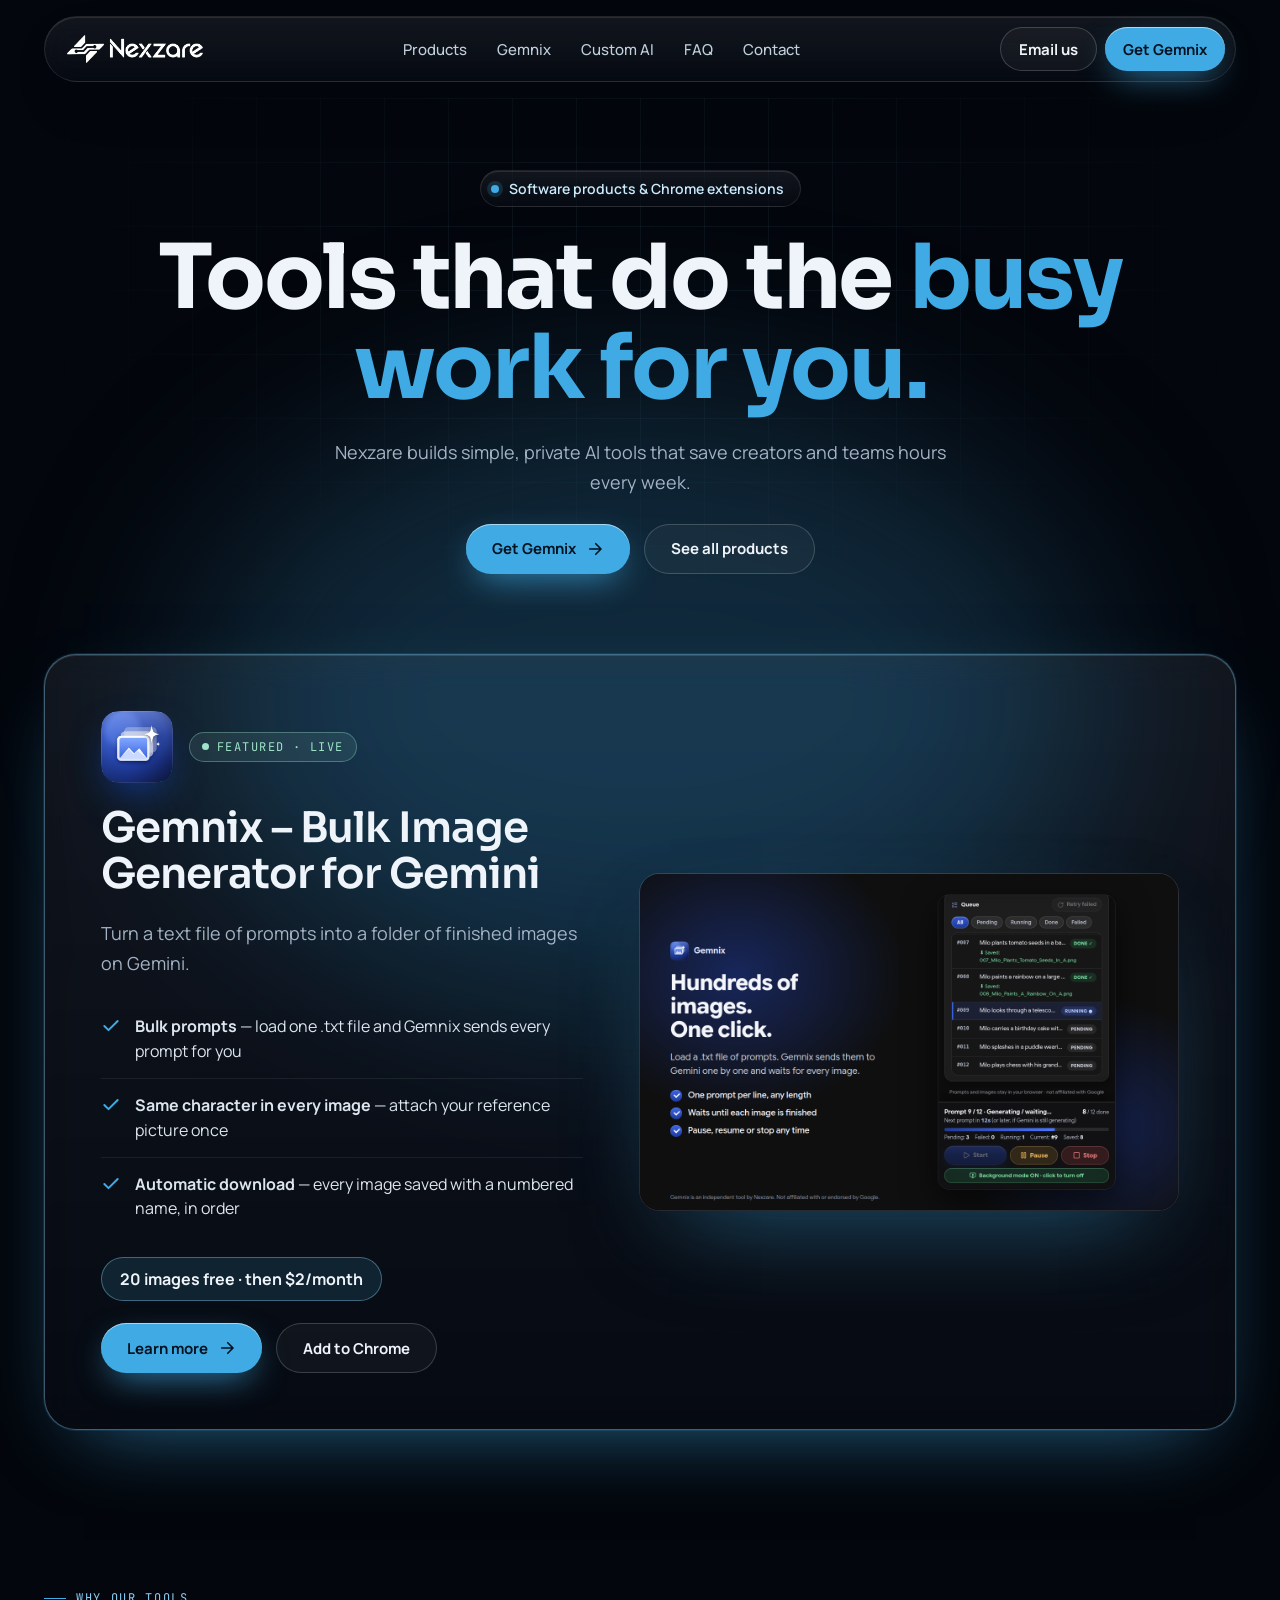
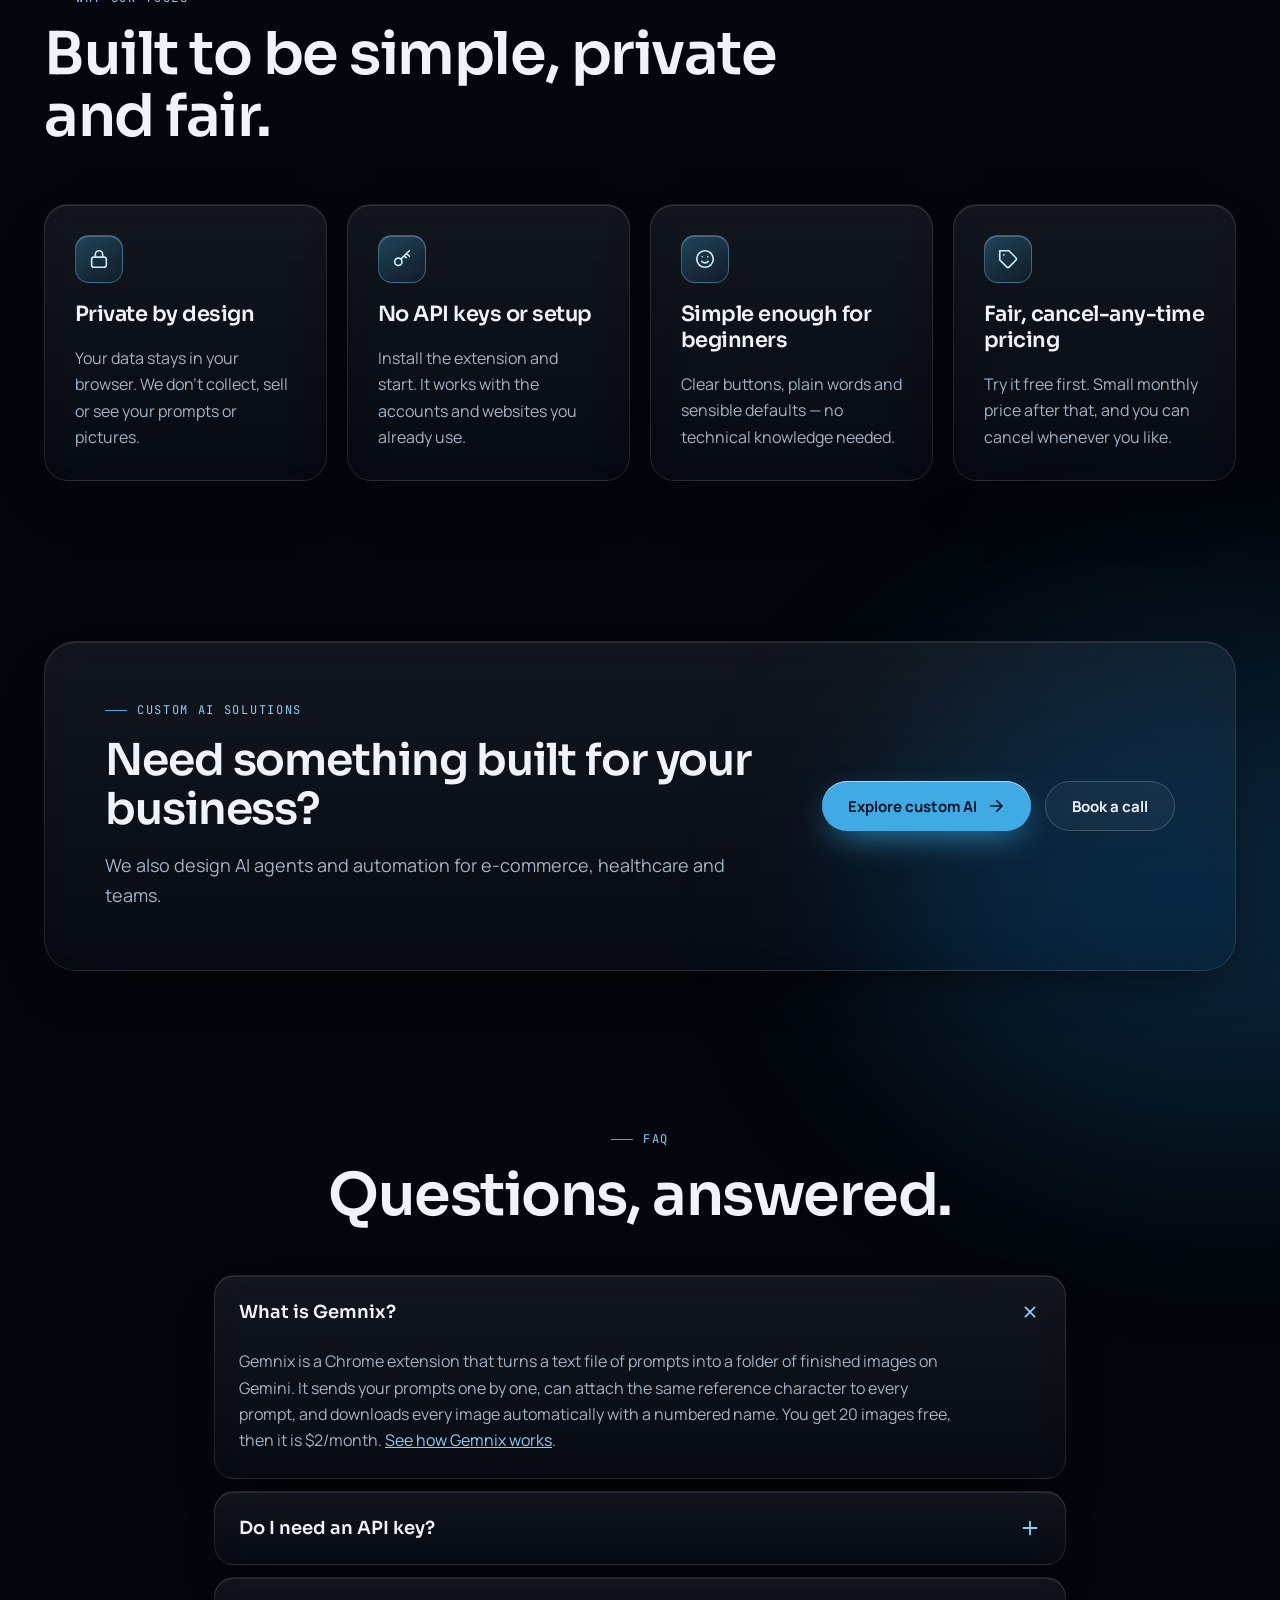
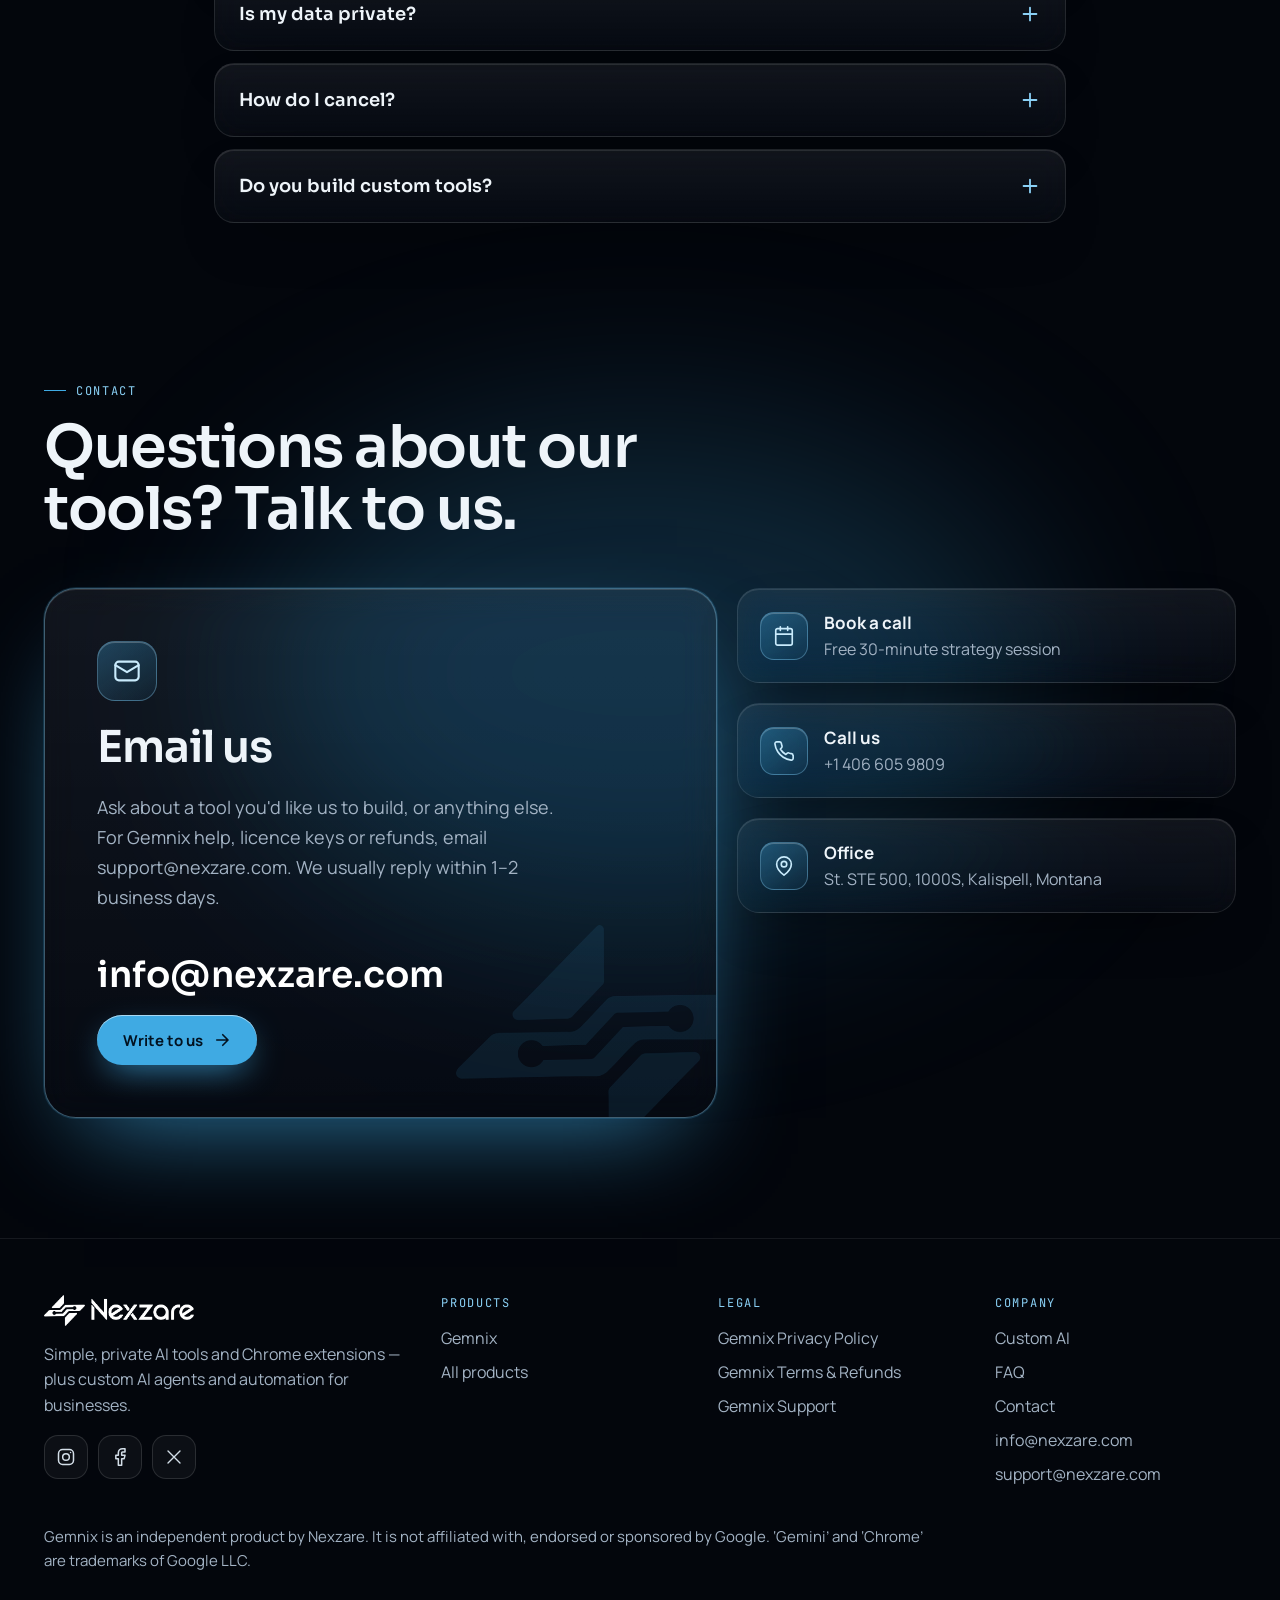
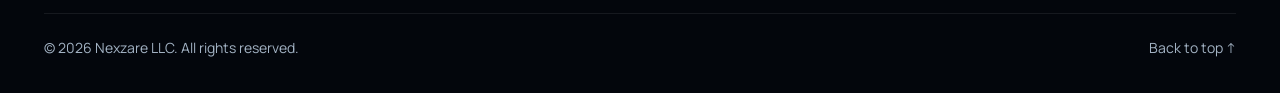
==== commit 473f8c9b: "Add files via upload" ====
--- a/index.html
+++ b/index.html
@@ -3,416 +3,150 @@
 <head>
 <meta charset="utf-8">
 <meta name="viewport" content="width=device-width, initial-scale=1">
-<title>Nexzare — AI Agents and Automation</title>
-<meta name="description" content="Nexzare builds AI agents and automated systems for e-commerce brands, healthcare organisations and companies — cutting costs and saving time.">
+<title>Nexzare — AI tools & Chrome extensions</title>
+<meta name="description" content="Nexzare builds simple, private AI tools and Chrome extensions that save creators and teams hours every week — starting with Gemnix, a bulk image generator for Gemini.">
+<link rel="canonical" href="https://www.nexzare.com/">
 <meta name="theme-color" content="#03060C">
 <meta property="og:type" content="website">
-<meta property="og:title" content="Nexzare — AI Agents and Automation">
-<meta property="og:description" content="Nexzare builds AI agents and automated systems for e-commerce brands, healthcare organisations and companies — cutting costs and saving time.">
-<meta property="og:image" content="/assets/logo-icon.png">
+<meta property="og:site_name" content="Nexzare">
+<meta property="og:title" content="Nexzare — AI tools & Chrome extensions">
+<meta property="og:description" content="Nexzare builds simple, private AI tools and Chrome extensions that save creators and teams hours every week — starting with Gemnix, a bulk image generator for Gemini.">
+<meta property="og:url" content="https://www.nexzare.com/">
+<meta property="og:image" content="https://www.nexzare.com/assets/logo-icon.png">
 <meta name="twitter:card" content="summary">
+<meta name="twitter:title" content="Nexzare — AI tools & Chrome extensions">
+<meta name="twitter:description" content="Nexzare builds simple, private AI tools and Chrome extensions that save creators and teams hours every week — starting with Gemnix, a bulk image generator for Gemini.">
+<meta name="twitter:image" content="https://www.nexzare.com/assets/logo-icon.png">
 <link rel="icon" type="image/png" href="/assets/favicon.png">
 <link rel="apple-touch-icon" href="/assets/logo-icon.png">
-<link rel="preload" as="image" href="/assets/logo-icon.png">
 <link rel="preconnect" href="https://fonts.googleapis.com">
 <link rel="preconnect" href="https://fonts.gstatic.com" crossorigin="anonymous">
 <link href="https://fonts.googleapis.com/css2?family=Sora:wght@400;600;700&amp;family=Manrope:wght@400;500;600;700&amp;family=JetBrains+Mono:wght@500&amp;display=swap" rel="stylesheet">
-<style>
-body{margin:0;background:#03060C}
-html{scroll-behavior:smooth}
-a{color:#8AD0F5}a:hover{color:#C9EBFC}
-*{box-sizing:border-box}
-.nz{font-family:'Manrope',system-ui,sans-serif;color:#EEF4F9;background:#03060C;overflow:hidden;position:relative}
-.nz h1,.nz h2,.nz h3,.nz h4{font-family:'Sora',system-ui,sans-serif;margin:0;letter-spacing:-0.025em;font-weight:600}
-.mono{font-family:'JetBrains Mono',ui-monospace,monospace}
-.wrap{width:100%;max-width:1240px;margin:0 auto;padding:0 24px;position:relative;z-index:2}
-.glass{background:linear-gradient(180deg,rgba(255,255,255,.065),rgba(255,255,255,.02));border:1px solid rgba(255,255,255,.10);box-shadow:inset 0 1px 0 rgba(255,255,255,.10),0 24px 60px -30px rgba(0,0,0,.8);backdrop-filter:blur(16px) saturate(140%);-webkit-backdrop-filter:blur(16px) saturate(140%)}
-.navlink{color:#C2D0DD;text-decoration:none;font-size:15px;font-weight:500;padding:10px 14px;border-radius:999px}
-.navlink:hover{color:#FFFFFF;background:rgba(255,255,255,.06)}
-.navlinks{display:flex;gap:2px}
-.btn{display:inline-flex;align-items:center;justify-content:center;gap:10px;min-height:50px;padding:0 26px;border-radius:999px;font-weight:700;font-size:15px;text-decoration:none;transition:transform .2s ease,box-shadow .2s ease,border-color .2s ease}
-.btn:hover{transform:translateY(-2px)}
-.btn-primary{background:#3FAAE3;color:#021220;box-shadow:0 12px 34px -10px rgba(63,170,227,.8),inset 0 1px 0 rgba(255,255,255,.55)}
-.btn-primary:hover{color:#021220;box-shadow:0 16px 44px -10px rgba(63,170,227,1),inset 0 1px 0 rgba(255,255,255,.55)}
-.btn-ghost{color:#EEF4F9;border:1px solid rgba(255,255,255,.18);background:rgba(255,255,255,.04)}
-.btn-ghost:hover{color:#FFFFFF;border-color:rgba(138,208,245,.65)}
-.tag{display:inline-flex;align-items:center;gap:10px;font-family:'JetBrains Mono',monospace;font-size:12px;letter-spacing:.14em;text-transform:uppercase;color:#8AD0F5}
-.tag::before{content:"";width:22px;height:1px;background:#3FAAE3}
-.h2{font-size:clamp(34px,4.6vw,60px);line-height:1.05}
-.lead{font-size:18px;line-height:1.65;color:#A3B3C4;margin:0}
-.muted{color:#A3B3C4}
-.ico{width:48px;height:48px;border-radius:14px;display:flex;align-items:center;justify-content:center;flex:0 0 auto;background:linear-gradient(145deg,rgba(63,170,227,.32),rgba(63,170,227,.06));border:1px solid rgba(138,208,245,.35);color:#C9EBFC;box-shadow:inset 0 1px 0 rgba(255,255,255,.22)}
-.g2{display:grid;grid-template-columns:repeat(2,minmax(0,1fr));gap:20px}
-.g3{display:grid;grid-template-columns:repeat(3,minmax(0,1fr));gap:20px}
-.g4{display:grid;grid-template-columns:repeat(4,minmax(0,1fr));gap:20px}
-.card{border-radius:24px;padding:30px;position:relative;overflow:hidden}
-.glow{position:absolute;border-radius:50%;filter:blur(100px);pointer-events:none;z-index:0}
-.gridbg{position:absolute;inset:0;z-index:0;pointer-events:none;background-image:linear-gradient(rgba(138,208,245,.06) 1px,transparent 1px),linear-gradient(90deg,rgba(138,208,245,.06) 1px,transparent 1px);background-size:64px 64px;-webkit-mask-image:radial-gradient(ellipse at 50% 30%,#000 20%,transparent 70%);mask-image:radial-gradient(ellipse at 50% 30%,#000 20%,transparent 70%)}
-
-/* ===== 3D AI chip ===== */
-.stage{position:relative;height:640px;perspective:1600px;perspective-origin:50% 30%}
-.board{position:absolute;left:50%;top:50%;width:560px;height:560px;margin:-280px 0 0 -280px;transform-style:preserve-3d;transform:rotateX(56deg) rotateZ(-42deg);animation:sway 12s ease-in-out infinite;border-radius:40px;background:linear-gradient(135deg,#0C0F13 0%,#07090C 55%,#0A0D11 100%);border:1px solid rgba(255,255,255,.07);box-shadow:inset 0 1px 0 rgba(255,255,255,.06),0 60px 120px -40px rgba(0,0,0,.9)}
-.board::before{content:"";position:absolute;inset:0;border-radius:40px;background-image:radial-gradient(rgba(255,255,255,.09) 1px,transparent 1.4px);background-size:20px 20px;opacity:.6}
-.traces{position:absolute;inset:0;width:560px;height:560px}
-.trace{fill:none;stroke:rgba(138,208,245,.28);stroke-width:2.5;stroke-linecap:round;stroke-linejoin:round}
-.pulse{fill:none;stroke:#BDE7FC;stroke-width:3.5;stroke-linecap:round;stroke-linejoin:round;stroke-dasharray:26 640;stroke-dashoffset:666;animation:flow 3.2s linear infinite;filter:drop-shadow(0 0 6px #3FAAE3)}
-.pad{fill:#06111D;stroke:#8AD0F5;stroke-width:2.5}
-.pins{position:absolute;background-repeat:repeat;opacity:.9}
-.pins-h{height:18px;width:196px;background-image:repeating-linear-gradient(90deg,#B9BFC7 0 2px,#7A818A 2px 5px,transparent 5px 12px)}
-.pins-v{width:18px;height:196px;background-image:repeating-linear-gradient(180deg,#B9BFC7 0 2px,#7A818A 2px 5px,transparent 5px 12px)}
-.chip{position:absolute;left:170px;top:170px;width:220px;height:220px;transform-style:preserve-3d;animation:hover 6s ease-in-out infinite}
-.chip-shadow{position:absolute;left:156px;top:156px;width:248px;height:248px;border-radius:24px;background:#000000;filter:blur(18px);opacity:.85;box-shadow:0 0 70px 10px rgba(63,170,227,.18)}
-.side{position:absolute;background:linear-gradient(180deg,#22262C 0%,#0E1013 40%,#060708 100%);border:1px solid rgba(255,255,255,.06)}
-.s-n{left:0;top:-38px;width:220px;height:38px;transform-origin:bottom;transform:rotateX(-90deg);background:linear-gradient(0deg,#2A2F36 0%,#111317 50%,#08090B 100%)}
-.s-s{left:0;top:220px;width:220px;height:38px;transform-origin:top;transform:rotateX(90deg);background:linear-gradient(180deg,#30353C 0%,#14171B 35%,#07080A 100%);border-top-color:rgba(255,255,255,.22)}
-.s-e{left:220px;top:0;width:38px;height:220px;transform-origin:left;transform:rotateY(-90deg);background:linear-gradient(90deg,#3A4048 0%,#16191D 35%,#08090B 100%);border-left-color:rgba(255,255,255,.28)}
-.s-w{left:-38px;top:0;width:38px;height:220px;transform-origin:right;transform:rotateY(90deg);background:linear-gradient(270deg,#1A1D21 0%,#0A0B0D 60%,#050607 100%)}
-.ctop{position:absolute;inset:0;transform:translateZ(38px);border-radius:8px;background:radial-gradient(120% 90% at 18% 12%,rgba(255,255,255,.10),rgba(255,255,255,0) 45%),linear-gradient(135deg,#1A1D22 0%,#0B0C0F 38%,#050607 62%,#121519 100%);border:1px solid rgba(255,255,255,.10);box-shadow:inset 0 1px 0 rgba(255,255,255,.22),inset 1px 0 0 rgba(255,255,255,.10),inset 0 -1px 0 rgba(0,0,0,.8),inset 0 0 0 6px rgba(0,0,0,.25);overflow:hidden;display:flex;align-items:center;justify-content:center}
-.ctop::after{content:"";position:absolute;top:-60%;left:-60%;width:45%;height:220%;background:linear-gradient(90deg,transparent,rgba(255,255,255,.07) 45%,rgba(255,255,255,.12) 50%,rgba(255,255,255,.07) 55%,transparent);transform:rotate(25deg);animation:shine 7s ease-in-out infinite}
-.die{width:138px;height:138px;border-radius:10px;position:relative;background:linear-gradient(145deg,#050607,#0E1013);border:1px solid rgba(255,255,255,.06);box-shadow:inset 0 2px 6px rgba(0,0,0,.9),inset 0 -1px 0 rgba(255,255,255,.08),0 1px 0 rgba(255,255,255,.05);display:flex;align-items:center;justify-content:center}
-.die img{animation:core 3.6s ease-in-out infinite}
-.node{position:absolute;display:flex;align-items:center;gap:12px;padding:10px 16px 10px 10px;border-radius:16px;font-size:14px;font-weight:600;white-space:nowrap;z-index:3;animation:bob 6s ease-in-out infinite}
-.node .ico{width:36px;height:36px;border-radius:11px}
-.live{width:8px;height:8px;border-radius:50%;background:#3FAAE3;box-shadow:0 0 0 4px rgba(63,170,227,.18);animation:blink 1.6s ease-in-out infinite}
-
-/* sections */
-.compare{display:grid;grid-template-columns:minmax(0,1fr) minmax(0,1fr);gap:20px}
-.row{display:flex;gap:14px;align-items:flex-start;padding:16px 0;border-top:1px solid rgba(255,255,255,.07);font-size:16px;line-height:1.5}
-.row:first-of-type{border-top:0}
-.log{border-radius:16px;padding:18px;background:rgba(2,8,15,.7);border:1px solid rgba(138,208,245,.14);display:flex;flex-direction:column;gap:10px;font-size:13px;line-height:1.5}
-.ln{display:flex;gap:10px;color:#B8C7D5}
-.ln b{font-weight:500;color:#3FAAE3}
-.ok{color:#9FE3C8}
-.pipe{display:grid;grid-template-columns:repeat(4,minmax(0,1fr));gap:20px;position:relative}
-.pipe-line{position:absolute;left:12%;right:12%;top:86px;height:2px;background:rgba(138,208,245,.18);overflow:hidden}
-.pipe-line::after{content:"";position:absolute;top:0;left:-30%;width:30%;height:2px;background:linear-gradient(90deg,transparent,#8AD0F5,transparent);animation:run 3s linear infinite}
-.stepdot{width:172px;height:172px;display:flex;align-items:center;justify-content:center;position:relative;z-index:1;background:radial-gradient(closest-side,#03060C 62%,rgba(3,6,12,0) 100%)}
-.stepdot::after{content:"";position:absolute;left:22%;right:22%;bottom:6px;height:16px;border-radius:50%;background:rgba(63,170,227,.28);filter:blur(10px);z-index:-1}
-.stepdot img{width:150px;height:150px;display:block;animation:bob 6s ease-in-out infinite}
-.faq{border-radius:20px;padding:0 24px}
-.faq summary{list-style:none;cursor:pointer;display:flex;justify-content:space-between;align-items:center;gap:16px;min-height:72px;font-family:'Sora',sans-serif;font-size:18px;font-weight:600}
-.faq summary::-webkit-details-marker{display:none}
-.faq .pl{transition:transform .25s ease;color:#8AD0F5;flex:0 0 auto}
-.faq[open] .pl{transform:rotate(45deg)}
-.faq p{margin:0 0 24px;color:#A3B3C4;font-size:16px;line-height:1.65;max-width:720px}
-.contact{display:grid;grid-template-columns:minmax(0,1.35fr) minmax(0,1fr);gap:20px}
-.mini{display:flex;align-items:center;gap:16px;border-radius:22px;padding:22px;text-decoration:none;color:#EEF4F9;transition:border-color .2s ease,transform .2s ease}
-a.mini:hover{color:#FFFFFF;border-color:rgba(138,208,245,.55);transform:translateY(-2px)}
-.flink{color:#A3B3C4;text-decoration:none;font-size:15px}
-.flink:hover{color:#FFFFFF}
-.soc{width:44px;height:44px;border-radius:14px;display:flex;align-items:center;justify-content:center;color:#D3DEE8;border:1px solid rgba(255,255,255,.12);background:rgba(255,255,255,.04)}
-.soc:hover{color:#FFFFFF;border-color:rgba(138,208,245,.6)}
-
-@keyframes sway{0%,100%{transform:rotateX(56deg) rotateZ(-38deg)}50%{transform:rotateX(52deg) rotateZ(-50deg)}}
-@keyframes hover{0%,100%{transform:translateZ(0)}50%{transform:translateZ(22px)}}
-@keyframes flow{from{stroke-dashoffset:666}to{stroke-dashoffset:0}}
-@keyframes breathe{0%,100%{opacity:.55}50%{opacity:1}}
-@keyframes core{0%,100%{filter:drop-shadow(0 0 3px rgba(63,170,227,.35))}50%{filter:drop-shadow(0 0 10px rgba(63,170,227,.75))}}
-@keyframes shine{0%,60%{left:-60%}100%{left:140%}}
-@keyframes bob{0%,100%{transform:translateY(0)}50%{transform:translateY(-10px)}}
-@keyframes blink{0%,100%{opacity:1}50%{opacity:.35}}
-@keyframes run{from{left:-30%}to{left:100%}}
-
-@media (max-width:1024px){
-.g4,.pipe{grid-template-columns:repeat(2,minmax(0,1fr))}
-.g3{grid-template-columns:minmax(0,1fr)}
-.compare,.contact{grid-template-columns:minmax(0,1fr)}
-.pipe-line{display:none}
-.navlinks{display:none}
-.node.far{display:none}
-}
-@media (max-width:640px){
-.g4,.g2,.pipe{grid-template-columns:minmax(0,1fr)}
-.card{padding:24px}
-.stage{height:400px}
-.board{transform:scale(.6) rotateX(56deg) rotateZ(-42deg);animation:none}
-.node{display:none}
-.glass{backdrop-filter:none;-webkit-backdrop-filter:none;background:rgba(14,22,34,.94)}
-.nav-cta{display:none}
-}
-@media (prefers-reduced-motion:reduce){
-.board,.chip,.pulse,.chip-shadow,.die img,.ctop::after,.node,.live,.pipe-line::after,.stepdot img{animation:none}
-.pulse{stroke-dashoffset:0;stroke-dasharray:none;opacity:.5}
-html{scroll-behavior:auto}
-}
-</style>
+<link rel="stylesheet" href="/css/site.css">
 </head>
 <body>
 <div class="nz">
 
+<a class="skip" href="#main">Skip to content</a>
 <header style="position: sticky; top: 0; z-index: 30; padding: 16px 0">
 <div class="wrap">
-<nav class="glass" aria-label="Main" style="display: flex; align-items: center; justify-content: space-between; gap: 16px; padding: 10px 10px 10px 22px; border-radius: 999px">
-<a href="#top" aria-label="Nexzare home" style="display: flex; align-items: center; min-height: 44px"><img src="/assets/logo-white.png" alt="Nexzare" width="136" height="28" style="width: 136px; height: auto; display: block"></a>
+<nav class="glass navbar" aria-label="Main" style="display: flex; align-items: center; justify-content: space-between; gap: 16px; padding: 10px 10px 10px 22px; border-radius: 999px">
+<a href="/" aria-label="Nexzare home" style="display: flex; align-items: center; min-height: 44px"><img class="brandlogo" src="/assets/logo-white.png" alt="Nexzare" width="136" height="28"></a>
 <div class="navlinks">
-<a class="navlink" href="#capabilities">Capabilities</a>
-<a class="navlink" href="#industries">Industries</a>
-<a class="navlink" href="#how">How it works</a>
-<a class="navlink" href="#faq">FAQ</a>
-</div>
-<div style="display: flex; gap: 8px">
-<a class="btn btn-ghost nav-cta" href="#contact" style="min-height: 44px; padding: 0 18px">Email us</a>
-<a class="btn btn-primary" href="https://calendly.com/nexzare/30min" style="min-height: 44px; padding: 0 18px">Book a call</a>
+<a class="navlink" href="/products">Products</a>
+<a class="navlink" href="/gemnix">Gemnix</a>
+<a class="navlink" href="/services">Custom AI</a>
+<a class="navlink" href="/#faq">FAQ</a>
+<a class="navlink" href="/#contact">Contact</a>
+</div>
+<div style="display: flex; gap: 8px; align-items: center">
+<a class="btn btn-ghost nav-cta" href="mailto:info@nexzare.com" style="min-height: 44px; padding: 0 18px">Email us</a>
+<a class="btn btn-primary" href="/gemnix" style="min-height: 44px; padding: 0 18px">Get Gemnix</a>
+<details class="mnav">
+<summary aria-label="Open menu"><svg class="i-bars" width="22" height="22" viewBox="0 0 24 24" fill="none" stroke="currentColor" stroke-width="2" stroke-linecap="round" aria-hidden="true"><path d="M4 7h16M4 12h16M4 17h16"></path></svg><svg class="i-x" width="22" height="22" viewBox="0 0 24 24" fill="none" stroke="currentColor" stroke-width="2" stroke-linecap="round" aria-hidden="true"><path d="M18 6 6 18M6 6l12 12"></path></svg></summary>
+<div class="mnav-panel">
+<a href="/products">Products</a>
+<a href="/gemnix">Gemnix</a>
+<a href="/services">Custom AI</a>
+<a href="/#faq">FAQ</a>
+<a href="/#contact">Contact</a>
+<a href="mailto:info@nexzare.com">Email us</a>
+</div>
+</details>
 </div>
 </nav>
 </div>
 </header>
 
-<section id="top" style="position: relative; padding: 64px 0 0">
+<main id="main">
+<section id="top" style="position: relative; padding: 72px 0 40px">
 <div class="gridbg"></div>
-<div class="glow" style="width: 900px; height: 600px; left: 50%; margin-left: -450px; top: 380px; background: rgba(63,170,227,0.22)"></div>
+<div class="glow" style="width: 900px; height: 600px; left: 50%; margin-left: -450px; top: 300px; background: rgba(63,170,227,0.22)"></div>
 <div class="wrap" style="display: flex; flex-direction: column; align-items: center; text-align: center; gap: 26px">
-<span class="glass" style="display: inline-flex; align-items: center; gap: 10px; padding: 8px 16px 8px 10px; border-radius: 999px; font-size: 14px; font-weight: 600; color: #C9EBFC"><span class="live"></span>AI agents &amp; automated systems for real businesses</span>
-<h1 style="font-size: clamp(42px, 7vw, 92px); line-height: 1; max-width: 1040px; font-weight: 700">The intelligence layer that <span style="color: #3FAAE3">runs your operations.</span></h1>
-<p class="lead" style="max-width: 640px">Nexzare builds AI agents that answer calls, confirm orders, book appointments and move data between your tools — around the clock. Lower costs, faster service, and a team free to do the work that needs people.</p>
+<span class="glass" style="display: inline-flex; align-items: center; gap: 10px; padding: 8px 16px 8px 10px; border-radius: 999px; font-size: 14px; font-weight: 600; color: #C9EBFC"><span class="live"></span>Software products &amp; Chrome extensions</span>
+<h1 style="font-size: clamp(42px, 7vw, 92px); line-height: 1; max-width: 1040px; font-weight: 700">Tools that do the <span style="color: #3FAAE3">busy work for you.</span></h1>
+<p class="lead" style="max-width: 640px">Nexzare builds simple, private AI tools that save creators and teams hours every week.</p>
 <div style="display: flex; flex-wrap: wrap; gap: 14px; justify-content: center">
-<a class="btn btn-primary" href="https://calendly.com/nexzare/30min">Book a free strategy call
+<a class="btn btn-primary" href="/gemnix">Get Gemnix
 <svg width="18" height="18" viewBox="0 0 24 24" fill="none" stroke="currentColor" stroke-width="2.2" stroke-linecap="round" stroke-linejoin="round" aria-hidden="true"><path d="M5 12h14M13 5l7 7-7 7"></path></svg></a>
-<a class="btn btn-ghost" href="#how">See how it works</a>
-</div>
-</div>
-
-<div class="wrap">
-<div class="stage" aria-hidden="true">
-<div class="board">
-<svg class="traces" viewBox="0 0 560 560">
-<path class="trace" d="M390 200 H450 L480 170 H530"></path>
-<path class="trace" d="M390 250 H525"></path>
-<path class="trace" d="M390 300 H440 L470 330 H530"></path>
-<path class="trace" d="M390 350 H430 L460 380 V470"></path>
-<path class="trace" d="M170 210 H120 L90 180 H30"></path>
-<path class="trace" d="M170 280 H35"></path>
-<path class="trace" d="M170 340 H110 L80 370 H30"></path>
-<path class="trace" d="M220 170 V110 L190 80 V30"></path>
-<path class="trace" d="M280 170 V35"></path>
-<path class="trace" d="M340 170 V120 L370 90 V30"></path>
-<path class="trace" d="M230 390 V460 L200 490 V530"></path>
-<path class="trace" d="M300 390 V525"></path>
-<path class="trace" d="M360 390 V440 L390 470 V530"></path>
-<path class="pulse" d="M390 200 H450 L480 170 H530"></path>
-<path class="pulse" d="M390 300 H440 L470 330 H530" style="animation-delay: -1.1s"></path>
-<path class="pulse" d="M390 350 H430 L460 380 V470" style="animation-delay: -2.2s"></path>
-<path class="pulse" d="M170 210 H120 L90 180 H30" style="animation-delay: -0.6s"></path>
-<path class="pulse" d="M170 280 H35" style="animation-delay: -1.9s"></path>
-<path class="pulse" d="M170 340 H110 L80 370 H30" style="animation-delay: -2.7s"></path>
-<path class="pulse" d="M220 170 V110 L190 80 V30" style="animation-delay: -1.5s"></path>
-<path class="pulse" d="M340 170 V120 L370 90 V30" style="animation-delay: -0.3s"></path>
-<path class="pulse" d="M230 390 V460 L200 490 V530" style="animation-delay: -2.4s"></path>
-<path class="pulse" d="M300 390 V525" style="animation-delay: -0.9s"></path>
-<path class="pulse" d="M360 390 V440 L390 470 V530" style="animation-delay: -1.7s"></path>
-<circle class="pad" cx="530" cy="170" r="7"></circle><circle class="pad" cx="525" cy="250" r="7"></circle><circle class="pad" cx="530" cy="330" r="7"></circle><circle class="pad" cx="460" cy="470" r="7"></circle>
-<circle class="pad" cx="30" cy="180" r="7"></circle><circle class="pad" cx="35" cy="280" r="7"></circle><circle class="pad" cx="30" cy="370" r="7"></circle>
-<circle class="pad" cx="190" cy="30" r="7"></circle><circle class="pad" cx="280" cy="35" r="7"></circle><circle class="pad" cx="370" cy="30" r="7"></circle>
-<circle class="pad" cx="200" cy="530" r="7"></circle><circle class="pad" cx="300" cy="525" r="7"></circle><circle class="pad" cx="390" cy="530" r="7"></circle>
-</svg>
-<div class="pins pins-h" style="left: 182px; top: 146px"></div>
-<div class="pins pins-h" style="left: 182px; top: 396px"></div>
-<div class="pins pins-v" style="left: 146px; top: 182px"></div>
-<div class="pins pins-v" style="left: 396px; top: 182px"></div>
-<div class="chip-shadow"></div>
-<div class="chip">
-<div class="side s-n"></div>
-<div class="side s-s"></div>
-<div class="side s-e"></div>
-<div class="side s-w"></div>
-<div class="ctop">
-<div class="die"><img src="/assets/logo-icon.png" alt="" style="width: 92px; height: auto"></div>
-</div>
-</div>
-</div>
-
-<div class="node glass" style="left: 2%; top: 14%"><span class="ico"><svg width="18" height="18" viewBox="0 0 24 24" fill="none" stroke="currentColor" stroke-width="2" stroke-linecap="round" stroke-linejoin="round"><circle cx="9" cy="20" r="1.5"></circle><circle cx="18" cy="20" r="1.5"></circle><path d="M2 3h3l2.7 12.4a2 2 0 0 0 2 1.6h7.6a2 2 0 0 0 2-1.5L21 8H6"></path></svg></span>Orders confirmed</div>
-<div class="node glass far" style="left: 0; top: 52%; animation-delay: -2s"><span class="ico"><svg width="18" height="18" viewBox="0 0 24 24" fill="none" stroke="currentColor" stroke-width="2" stroke-linecap="round" stroke-linejoin="round"><path d="M14 2H6a2 2 0 0 0-2 2v16a2 2 0 0 0 2 2h12a2 2 0 0 0 2-2V8z"></path><path d="M14 2v6h6M9 15l2 2 4-4"></path></svg></span>Invoices processed</div>
-<div class="node glass" style="left: 8%; bottom: 8%; animation-delay: -4s"><span class="ico"><svg width="18" height="18" viewBox="0 0 24 24" fill="none" stroke="currentColor" stroke-width="2" stroke-linecap="round" stroke-linejoin="round"><path d="M21 12a8 8 0 0 1-11.6 7.1L4 21l1.9-5.4A8 8 0 1 1 21 12z"></path></svg></span>Support answered 24/7</div>
-<div class="node glass" style="right: 2%; top: 12%; animation-delay: -1s"><span class="ico"><svg width="18" height="18" viewBox="0 0 24 24" fill="none" stroke="currentColor" stroke-width="2" stroke-linecap="round" stroke-linejoin="round"><rect x="3" y="4" width="18" height="18" rx="2"></rect><path d="M16 2v4M8 2v4M3 10h18M9 16l2 2 4-4"></path></svg></span>Appointments booked</div>
-<div class="node glass far" style="right: 0; top: 50%; animation-delay: -3s"><span class="ico"><svg width="18" height="18" viewBox="0 0 24 24" fill="none" stroke="currentColor" stroke-width="2" stroke-linecap="round" stroke-linejoin="round"><path d="M16 21v-2a4 4 0 0 0-4-4H6a4 4 0 0 0-4 4v2"></path><circle cx="9" cy="7" r="4"></circle><path d="M19 8v6M22 11h-6"></path></svg></span>Leads qualified</div>
-<div class="node glass" style="right: 8%; bottom: 8%; animation-delay: -5s"><span class="ico"><svg width="18" height="18" viewBox="0 0 24 24" fill="none" stroke="currentColor" stroke-width="2" stroke-linecap="round" stroke-linejoin="round"><path d="M3 3v18h18"></path><path d="M7 15l4-4 3 3 5-6"></path></svg></span>Reports delivered</div>
-</div>
-</div>
-</section>
-
-<section aria-label="Before and after automation" style="padding: 80px 0 120px; position: relative">
-<div class="wrap">
-<div style="display: flex; flex-direction: column; gap: 18px; max-width: 820px; margin-bottom: 56px">
-<span class="tag">The problem</span>
-<h2 class="h2">Your team is spending its best hours on work a system could do.</h2>
-</div>
-<div class="compare">
-<div class="card glass" style="background: rgba(255,255,255,.02)">
-<h3 style="font-size: 20px; margin-bottom: 14px; color: #C2D0DD">Without automation</h3>
-<div class="row muted"><svg width="20" height="20" viewBox="0 0 24 24" fill="none" stroke="#6F8296" stroke-width="2" stroke-linecap="round" aria-hidden="true" style="flex: 0 0 auto; margin-top: 2px"><path d="M18 6 6 18M6 6l12 12"></path></svg>Staff call customers one by one to confirm orders</div>
-<div class="row muted"><svg width="20" height="20" viewBox="0 0 24 24" fill="none" stroke="#6F8296" stroke-width="2" stroke-linecap="round" aria-hidden="true" style="flex: 0 0 auto; margin-top: 2px"><path d="M18 6 6 18M6 6l12 12"></path></svg>Questions wait until someone is back at the desk</div>
-<div class="row muted"><svg width="20" height="20" viewBox="0 0 24 24" fill="none" stroke="#6F8296" stroke-width="2" stroke-linecap="round" aria-hidden="true" style="flex: 0 0 auto; margin-top: 2px"><path d="M18 6 6 18M6 6l12 12"></path></svg>Data is copied between tools by hand</div>
-<div class="row muted"><svg width="20" height="20" viewBox="0 0 24 24" fill="none" stroke="#6F8296" stroke-width="2" stroke-linecap="round" aria-hidden="true" style="flex: 0 0 auto; margin-top: 2px"><path d="M18 6 6 18M6 6l12 12"></path></svg>Growing means hiring for repetitive tasks</div>
-</div>
-<div class="card glass" style="border-color: rgba(138,208,245,.4); box-shadow: 0 0 0 1px rgba(63,170,227,.15), 0 30px 80px -40px rgba(63,170,227,.7), inset 0 1px 0 rgba(255,255,255,.12)">
-<h3 style="font-size: 20px; margin-bottom: 14px; color: #8AD0F5">With Nexzare</h3>
-<div class="row"><svg width="20" height="20" viewBox="0 0 24 24" fill="none" stroke="#3FAAE3" stroke-width="2.4" stroke-linecap="round" stroke-linejoin="round" aria-hidden="true" style="flex: 0 0 auto; margin-top: 2px"><path d="M20 6 9 17l-5-5"></path></svg>A voice agent confirms every order automatically</div>
-<div class="row"><svg width="20" height="20" viewBox="0 0 24 24" fill="none" stroke="#3FAAE3" stroke-width="2.4" stroke-linecap="round" stroke-linejoin="round" aria-hidden="true" style="flex: 0 0 auto; margin-top: 2px"><path d="M20 6 9 17l-5-5"></path></svg>Customers and patients get answers at any hour</div>
-<div class="row"><svg width="20" height="20" viewBox="0 0 24 24" fill="none" stroke="#3FAAE3" stroke-width="2.4" stroke-linecap="round" stroke-linejoin="round" aria-hidden="true" style="flex: 0 0 auto; margin-top: 2px"><path d="M20 6 9 17l-5-5"></path></svg>Your tools stay in sync on their own</div>
-<div class="row"><svg width="20" height="20" viewBox="0 0 24 24" fill="none" stroke="#3FAAE3" stroke-width="2.4" stroke-linecap="round" stroke-linejoin="round" aria-hidden="true" style="flex: 0 0 auto; margin-top: 2px"><path d="M20 6 9 17l-5-5"></path></svg>You scale the work, not the headcount</div>
-</div>
-</div>
-</div>
-</section>
-
-<section id="capabilities" style="padding: 40px 0 120px; scroll-margin-top: 100px">
-<div class="wrap">
-<div style="display: flex; flex-wrap: wrap; justify-content: space-between; align-items: flex-end; gap: 24px; margin-bottom: 56px">
+<a class="btn btn-ghost" href="/products">See all products</a>
+</div>
+</div>
+</section>
+
+<section aria-labelledby="featured-title" style="padding: 40px 0 120px; position: relative">
+<div class="wrap">
+<div class="card glass hl" style="border-radius: 32px; padding: clamp(24px, 4.5vw, 56px)">
+<div class="split">
+<div style="display: flex; flex-direction: column; gap: 22px">
+<div style="display: flex; align-items: center; gap: 16px; flex-wrap: wrap">
+<img class="appicon" src="/gemnix/icon-128.png" alt="Gemnix app icon" width="72" height="72">
+<span class="badge"><span class="badge-dot"></span>Featured · Live</span>
+</div>
+<h2 id="featured-title" style="font-size: clamp(28px, 3.4vw, 42px); line-height: 1.1">Gemnix – Bulk Image Generator for Gemini</h2>
+<p class="lead">Turn a text file of prompts into a folder of finished images on Gemini.</p>
+<ul class="list">
+<li><svg width="20" height="20" viewBox="0 0 24 24" fill="none" stroke="#3FAAE3" stroke-width="2.4" stroke-linecap="round" stroke-linejoin="round" aria-hidden="true" style="flex: 0 0 auto; margin-top: 2px"><path d="M20 6 9 17l-5-5"></path></svg><span><strong>Bulk prompts</strong> — load one .txt file and Gemnix sends every prompt for you</span></li>
+<li><svg width="20" height="20" viewBox="0 0 24 24" fill="none" stroke="#3FAAE3" stroke-width="2.4" stroke-linecap="round" stroke-linejoin="round" aria-hidden="true" style="flex: 0 0 auto; margin-top: 2px"><path d="M20 6 9 17l-5-5"></path></svg><span><strong>Same character in every image</strong> — attach your reference picture once</span></li>
+<li><svg width="20" height="20" viewBox="0 0 24 24" fill="none" stroke="#3FAAE3" stroke-width="2.4" stroke-linecap="round" stroke-linejoin="round" aria-hidden="true" style="flex: 0 0 auto; margin-top: 2px"><path d="M20 6 9 17l-5-5"></path></svg><span><strong>Automatic download</strong> — every image saved with a numbered name, in order</span></li>
+</ul>
+<span class="pill" style="align-self: flex-start">20 images free · then $2/month</span>
+<div class="btns">
+<a class="btn btn-primary" href="/gemnix">Learn more
+<svg width="18" height="18" viewBox="0 0 24 24" fill="none" stroke="currentColor" stroke-width="2.2" stroke-linecap="round" stroke-linejoin="round" aria-hidden="true"><path d="M5 12h14M13 5l7 7-7 7"></path></svg></a>
+<a class="btn btn-ghost" href="[CHROME WEB STORE LINK]">Add to Chrome</a>
+</div>
+</div>
+<img class="shot" src="/gemnix/screenshot-1.png" alt="Gemnix side panel running a queue of prompts: finished images marked Done and saved with numbered file names, the next prompt generating" width="1280" height="800" loading="lazy" decoding="async">
+</div>
+</div>
+</div>
+</section>
+
+<section aria-labelledby="why-title" style="padding: 40px 0 120px">
+<div class="wrap">
+<div style="display: flex; flex-direction: column; gap: 18px; max-width: 760px; margin-bottom: 56px">
+<span class="tag">Why our tools</span>
+<h2 class="h2" id="why-title">Built to be simple, private and fair.</h2>
+</div>
+<div class="g4">
+<article class="card glass" style="display: flex; flex-direction: column; gap: 18px">
+<span class="ico"><svg width="22" height="22" viewBox="0 0 24 24" fill="none" stroke="currentColor" stroke-width="1.8" stroke-linecap="round" stroke-linejoin="round" aria-hidden="true"><rect x="4" y="10" width="16" height="11" rx="2.5"></rect><path d="M8 10V7a4 4 0 0 1 8 0v3"></path></svg></span>
+<h3 style="font-size: 21px">Private by design</h3>
+<p class="txt">Your data stays in your browser. We don't collect, sell or see your prompts or pictures.</p>
+</article>
+<article class="card glass" style="display: flex; flex-direction: column; gap: 18px">
+<span class="ico"><svg width="22" height="22" viewBox="0 0 24 24" fill="none" stroke="currentColor" stroke-width="1.8" stroke-linecap="round" stroke-linejoin="round" aria-hidden="true"><circle cx="8" cy="15" r="4"></circle><path d="M10.8 12.2 20 3M17 6l3 3M14.5 8.5l2 2"></path></svg></span>
+<h3 style="font-size: 21px">No API keys or setup</h3>
+<p class="txt">Install the extension and start. It works with the accounts and websites you already use.</p>
+</article>
+<article class="card glass" style="display: flex; flex-direction: column; gap: 18px">
+<span class="ico"><svg width="22" height="22" viewBox="0 0 24 24" fill="none" stroke="currentColor" stroke-width="1.8" stroke-linecap="round" stroke-linejoin="round" aria-hidden="true"><circle cx="12" cy="12" r="9"></circle><path d="M8.5 14.5a4.5 4.5 0 0 0 7 0M9 9.5h.01M15 9.5h.01"></path></svg></span>
+<h3 style="font-size: 21px">Simple enough for beginners</h3>
+<p class="txt">Clear buttons, plain words and sensible defaults — no technical knowledge needed.</p>
+</article>
+<article class="card glass" style="display: flex; flex-direction: column; gap: 18px">
+<span class="ico"><svg width="22" height="22" viewBox="0 0 24 24" fill="none" stroke="currentColor" stroke-width="1.8" stroke-linecap="round" stroke-linejoin="round" aria-hidden="true"><path d="M20.6 13.4 13.4 20.6a2 2 0 0 1-2.8 0L3 13V3h10l7.6 7.6a2 2 0 0 1 0 2.8z"></path><path d="M7.5 7.5h.01"></path></svg></span>
+<h3 style="font-size: 21px">Fair, cancel-any-time pricing</h3>
+<p class="txt">Try it free first. Small monthly price after that, and you can cancel whenever you like.</p>
+</article>
+</div>
+</div>
+</section>
+
+<section aria-labelledby="custom-title" style="padding: 40px 0 120px; position: relative">
+<div class="glow" style="width: 700px; height: 500px; right: -300px; top: 40px; background: rgba(28,111,168,0.25)"></div>
+<div class="wrap">
+<div class="card glass" style="border-radius: 32px; padding: clamp(28px, 5vw, 60px); display: flex; flex-wrap: wrap; justify-content: space-between; align-items: center; gap: 32px">
 <div style="display: flex; flex-direction: column; gap: 18px; max-width: 680px">
-<span class="tag">Capabilities</span>
-<h2 class="h2">One studio. Every kind of agent your business needs.</h2>
-</div>
-<p class="lead" style="max-width: 400px">Custom-built around your workflows, trained on your information and connected to the tools you already use.</p>
-</div>
-<div class="g3">
-<article class="card glass" style="display: flex; flex-direction: column; gap: 18px">
-<span class="ico"><svg width="22" height="22" viewBox="0 0 24 24" fill="none" stroke="currentColor" stroke-width="1.8" stroke-linecap="round" stroke-linejoin="round" aria-hidden="true"><rect x="4" y="8" width="16" height="12" rx="3"></rect><path d="M12 8V4M9 13h.01M15 13h.01M9 17h6M2 13v2M22 13v2"></path></svg></span>
-<h3 style="font-size: 22px">Autonomous AI agents</h3>
-<p class="muted" style="margin: 0; font-size: 15px; line-height: 1.65">Agents that understand a request, decide the next step and act across your systems — escalating to a person when it matters.</p>
-</article>
-<article class="card glass" style="display: flex; flex-direction: column; gap: 18px">
-<span class="ico"><svg width="22" height="22" viewBox="0 0 24 24" fill="none" stroke="currentColor" stroke-width="1.8" stroke-linecap="round" stroke-linejoin="round" aria-hidden="true"><path d="M12 2a3 3 0 0 0-3 3v7a3 3 0 0 0 6 0V5a3 3 0 0 0-3-3z"></path><path d="M19 10v2a7 7 0 0 1-14 0v-2M12 19v3"></path></svg></span>
-<h3 style="font-size: 22px">Voice &amp; calling agents</h3>
-<p class="muted" style="margin: 0; font-size: 15px; line-height: 1.65">Natural, human-sounding calls for order confirmations, bookings, reminders and front-desk questions.</p>
-</article>
-<article class="card glass" style="display: flex; flex-direction: column; gap: 18px">
-<span class="ico"><svg width="22" height="22" viewBox="0 0 24 24" fill="none" stroke="currentColor" stroke-width="1.8" stroke-linecap="round" stroke-linejoin="round" aria-hidden="true"><path d="M21 12a8 8 0 0 1-11.6 7.1L4 21l1.9-5.4A8 8 0 1 1 21 12z"></path><path d="M8 12h.01M12 12h.01M16 12h.01"></path></svg></span>
-<h3 style="font-size: 22px">Chat assistants</h3>
-<p class="muted" style="margin: 0; font-size: 15px; line-height: 1.65">Custom-trained assistants for support, sales and lead capture on your website, WhatsApp and social inboxes.</p>
-</article>
-<article class="card glass" style="display: flex; flex-direction: column; gap: 18px">
-<span class="ico"><svg width="22" height="22" viewBox="0 0 24 24" fill="none" stroke="currentColor" stroke-width="1.8" stroke-linecap="round" stroke-linejoin="round" aria-hidden="true"><circle cx="5" cy="6" r="2.5"></circle><circle cx="19" cy="6" r="2.5"></circle><circle cx="12" cy="18" r="2.5"></circle><path d="M7.5 6h9M6.2 8.2l4.6 7.6M17.8 8.2l-4.6 7.6"></path></svg></span>
-<h3 style="font-size: 22px">Workflow automation</h3>
-<p class="muted" style="margin: 0; font-size: 15px; line-height: 1.65">Your store, CRM, spreadsheets, email and booking tools connected so information flows without copy‑paste.</p>
-</article>
-<article class="card glass" style="display: flex; flex-direction: column; gap: 18px">
-<span class="ico"><svg width="22" height="22" viewBox="0 0 24 24" fill="none" stroke="currentColor" stroke-width="1.8" stroke-linecap="round" stroke-linejoin="round" aria-hidden="true"><path d="M14 2H6a2 2 0 0 0-2 2v16a2 2 0 0 0 2 2h12a2 2 0 0 0 2-2V8z"></path><path d="M14 2v6h6M8 13h8M8 17h5"></path></svg></span>
-<h3 style="font-size: 22px">Document processing</h3>
-<p class="muted" style="margin: 0; font-size: 15px; line-height: 1.65">Invoices, forms and records read, checked and entered into the right system automatically.</p>
-</article>
-<article class="card glass" style="display: flex; flex-direction: column; gap: 18px">
-<span class="ico"><svg width="22" height="22" viewBox="0 0 24 24" fill="none" stroke="currentColor" stroke-width="1.8" stroke-linecap="round" stroke-linejoin="round" aria-hidden="true"><path d="M4 19.5A2.5 2.5 0 0 1 6.5 17H20V3H6.5A2.5 2.5 0 0 0 4 5.5z"></path><path d="M4 19.5A2.5 2.5 0 0 0 6.5 22H20v-5M9 8h7M9 12h5"></path></svg></span>
-<h3 style="font-size: 22px">Knowledge assistants</h3>
-<p class="muted" style="margin: 0; font-size: 15px; line-height: 1.65">An internal assistant that knows your policies and documents, so staff get answers in seconds.</p>
-</article>
-</div>
-</div>
-</section>
-
-<section id="industries" style="padding: 40px 0 120px; scroll-margin-top: 100px; position: relative">
-<div class="glow" style="width: 700px; height: 500px; right: -300px; top: 100px; background: rgba(28,111,168,0.25)"></div>
-<div class="wrap">
-<div style="display: flex; flex-direction: column; gap: 18px; max-width: 760px; margin-bottom: 56px">
-<span class="tag">Industries</span>
-<h2 class="h2">Watch an agent work in your world.</h2>
-<p class="lead">A look at the tasks our agents take off the table in each industry we serve.</p>
-</div>
-<div class="g3">
-<article class="card glass" style="display: flex; flex-direction: column; gap: 22px">
-<div style="display: flex; align-items: center; gap: 14px">
-<span class="ico"><svg width="22" height="22" viewBox="0 0 24 24" fill="none" stroke="currentColor" stroke-width="1.8" stroke-linecap="round" stroke-linejoin="round" aria-hidden="true"><path d="M6 2 3 6v14a2 2 0 0 0 2 2h14a2 2 0 0 0 2-2V6l-3-4z"></path><path d="M3 6h18M16 10a4 4 0 0 1-8 0"></path></svg></span>
-<h3 style="font-size: 22px">E‑commerce brands</h3>
-</div>
-<div class="log mono" aria-label="Example agent activity for an online store">
-<div class="ln"><b>›</b>New order received from store</div>
-<div class="ln"><b>›</b>Calling customer to confirm details</div>
-<div class="ln ok"><b>✓</b>Order confirmed · status updated</div>
-<div class="ln"><b>›</b>Tracking link sent on WhatsApp</div>
-</div>
-<p class="muted" style="margin: 0; font-size: 15px; line-height: 1.65">Order confirmations, "where is my order?" support, returns, abandoned-cart follow-ups and inventory sync.</p>
-</article>
-<article class="card glass" style="display: flex; flex-direction: column; gap: 22px">
-<div style="display: flex; align-items: center; gap: 14px">
-<span class="ico"><svg width="22" height="22" viewBox="0 0 24 24" fill="none" stroke="currentColor" stroke-width="1.8" stroke-linecap="round" stroke-linejoin="round" aria-hidden="true"><path d="M3 21V7l9-4 9 4v14"></path><path d="M12 9v6M9 12h6M3 21h18"></path></svg></span>
-<h3 style="font-size: 22px">Healthcare &amp; hospitals</h3>
-</div>
-<div class="log mono" aria-label="Example agent activity for a clinic">
-<div class="ln"><b>›</b>Patient calls to book a visit</div>
-<div class="ln"><b>›</b>Checking doctor availability</div>
-<div class="ln ok"><b>✓</b>Slot booked · reminder scheduled</div>
-<div class="ln"><b>›</b>Intake form sent to patient</div>
-</div>
-<p class="muted" style="margin: 0; font-size: 15px; line-height: 1.65">Appointment booking and reminders, front-desk calls, intake forms and routine inquiries.</p>
-</article>
-<article class="card glass" style="display: flex; flex-direction: column; gap: 22px">
-<div style="display: flex; align-items: center; gap: 14px">
-<span class="ico"><svg width="22" height="22" viewBox="0 0 24 24" fill="none" stroke="currentColor" stroke-width="1.8" stroke-linecap="round" stroke-linejoin="round" aria-hidden="true"><rect x="4" y="2" width="16" height="20" rx="2"></rect><path d="M9 22v-4h6v4M8 6h.01M12 6h.01M16 6h.01M8 10h.01M12 10h.01M16 10h.01M8 14h.01M12 14h.01M16 14h.01"></path></svg></span>
-<h3 style="font-size: 22px">Companies &amp; teams</h3>
-</div>
-<div class="log mono" aria-label="Example agent activity for a company">
-<div class="ln"><b>›</b>New lead from website form</div>
-<div class="ln"><b>›</b>Qualifying with a short chat</div>
-<div class="ln ok"><b>✓</b>Added to CRM · sales notified</div>
-<div class="ln"><b>›</b>Weekly report drafted</div>
-</div>
-<p class="muted" style="margin: 0; font-size: 15px; line-height: 1.65">Lead handling, invoice and data entry, internal knowledge and automatic reporting.</p>
-</article>
-</div>
-</div>
-</section>
-
-<section id="how" style="padding: 40px 0 120px; scroll-margin-top: 100px">
-<div class="wrap">
-<div style="display: flex; flex-direction: column; gap: 18px; max-width: 760px; margin: 0 auto 64px; text-align: center; align-items: center">
-<span class="tag">How it works</span>
-<h2 class="h2">From first call to a live agent.</h2>
-<p class="lead">A clear, four-step process — and we stay with you after launch.</p>
-</div>
-<div class="pipe">
-<div class="pipe-line"></div>
-<div style="display: flex; flex-direction: column; align-items: center; text-align: center; gap: 16px">
-<div class="stepdot"><img src="/assets/step-discover.webp" alt="" width="150" height="150" loading="lazy" decoding="async"></div>
-<span class="mono" style="font-size: 12px; color: #8AD0F5">STEP 01</span>
-<h3 style="font-size: 22px">Discover</h3>
-<p class="muted" style="margin: 0; font-size: 15px; line-height: 1.6; max-width: 250px">A free call to map your workflows and spot the tasks worth automating first.</p>
-</div>
-<div style="display: flex; flex-direction: column; align-items: center; text-align: center; gap: 16px">
-<div class="stepdot"><img src="/assets/step-design.webp" alt="" width="150" height="150" loading="lazy" decoding="async" style="animation-delay: -1.5s"></div>
-<span class="mono" style="font-size: 12px; color: #8AD0F5">STEP 02</span>
-<h3 style="font-size: 22px">Design</h3>
-<p class="muted" style="margin: 0; font-size: 15px; line-height: 1.6; max-width: 250px">We plan the agent, its tools and integrations, and agree on scope and timeline.</p>
-</div>
-<div style="display: flex; flex-direction: column; align-items: center; text-align: center; gap: 16px">
-<div class="stepdot"><img src="/assets/step-build.webp" alt="" width="150" height="150" loading="lazy" decoding="async" style="animation-delay: -3s"></div>
-<span class="mono" style="font-size: 12px; color: #8AD0F5">STEP 03</span>
-<h3 style="font-size: 22px">Build &amp; test</h3>
-<p class="muted" style="margin: 0; font-size: 15px; line-height: 1.6; max-width: 250px">We train it on your information, connect your stack and test it on real scenarios.</p>
-</div>
-<div style="display: flex; flex-direction: column; align-items: center; text-align: center; gap: 16px">
-<div class="stepdot"><img src="/assets/step-launch.webp" alt="" width="150" height="150" loading="lazy" decoding="async" style="animation-delay: -4.5s"></div>
-<span class="mono" style="font-size: 12px; color: #8AD0F5">STEP 04</span>
-<h3 style="font-size: 22px">Launch &amp; improve</h3>
-<p class="muted" style="margin: 0; font-size: 15px; line-height: 1.6; max-width: 250px">We go live, monitor every run and keep improving with ongoing support.</p>
-</div>
-</div>
-</div>
-</section>
-
-<section aria-label="Our principles" style="padding: 40px 0 120px">
-<div class="wrap">
-<div class="card glass" style="border-radius: 32px; padding: clamp(28px, 5vw, 60px)">
-<div class="g4" style="gap: 36px">
-<div style="display: flex; flex-direction: column; gap: 12px">
-<span class="mono" style="font-size: 12px; color: #8AD0F5">01</span>
-<h3 style="font-size: 20px">People stay in control</h3>
-<p class="muted" style="margin: 0; font-size: 15px; line-height: 1.6">Agents hand off to your team on anything sensitive or unusual.</p>
-</div>
-<div style="display: flex; flex-direction: column; gap: 12px">
-<span class="mono" style="font-size: 12px; color: #8AD0F5">02</span>
-<h3 style="font-size: 20px">Your tools, not new ones</h3>
-<p class="muted" style="margin: 0; font-size: 15px; line-height: 1.6">We build on the systems you already run, so nobody relearns their job.</p>
-</div>
-<div style="display: flex; flex-direction: column; gap: 12px">
-<span class="mono" style="font-size: 12px; color: #8AD0F5">03</span>
-<h3 style="font-size: 20px">Careful with data</h3>
-<p class="muted" style="margin: 0; font-size: 15px; line-height: 1.6">Each agent gets access only to what its job needs.</p>
-</div>
-<div style="display: flex; flex-direction: column; gap: 12px">
-<span class="mono" style="font-size: 12px; color: #8AD0F5">04</span>
-<h3 style="font-size: 20px">Worldwide</h3>
-<p class="muted" style="margin: 0; font-size: 15px; line-height: 1.6">We work with businesses in 120+ countries — location doesn't matter.</p>
-</div>
+<span class="tag">Custom AI solutions</span>
+<h2 id="custom-title" style="font-size: clamp(28px, 3.6vw, 44px); line-height: 1.1">Need something built for your business?</h2>
+<p class="lead">We also design AI agents and automation for e-commerce, healthcare and teams.</p>
+</div>
+<div class="btns">
+<a class="btn btn-primary" href="/services">Explore custom AI
+<svg width="18" height="18" viewBox="0 0 24 24" fill="none" stroke="currentColor" stroke-width="2.2" stroke-linecap="round" stroke-linejoin="round" aria-hidden="true"><path d="M5 12h14M13 5l7 7-7 7"></path></svg></a>
+<a class="btn btn-ghost" href="https://calendly.com/nexzare/30min">Book a call</a>
 </div>
 </div>
 </div>
@@ -426,20 +160,24 @@
 </div>
 <div style="display: flex; flex-direction: column; gap: 12px">
 <details class="faq glass" open="">
-<summary>What tasks can you automate?<svg class="pl" width="22" height="22" viewBox="0 0 24 24" fill="none" stroke="currentColor" stroke-width="2" stroke-linecap="round" aria-hidden="true"><path d="M12 5v14M5 12h14"></path></svg></summary>
-<p>Anything repetitive and rule-based: phone and chat conversations, order and appointment handling, data entry, document processing, follow-ups and reporting. On our call we'll point out which of your tasks are the best fit.</p>
-</details>
-<details class="faq glass">
-<summary>Will an AI agent replace my staff?<svg class="pl" width="22" height="22" viewBox="0 0 24 24" fill="none" stroke="currentColor" stroke-width="2" stroke-linecap="round" aria-hidden="true"><path d="M12 5v14M5 12h14"></path></svg></summary>
-<p>Agents take over the repetitive volume so your people can focus on work that needs judgement and a human touch. Anything unusual is handed to your team.</p>
-</details>
-<details class="faq glass">
-<summary>Do I need to change the software I use?<svg class="pl" width="22" height="22" viewBox="0 0 24 24" fill="none" stroke="currentColor" stroke-width="2" stroke-linecap="round" aria-hidden="true"><path d="M12 5v14M5 12h14"></path></svg></summary>
-<p>Usually not. We connect agents to the tools you already use — your store, CRM, calendar, spreadsheets, email or messaging apps.</p>
-</details>
-<details class="faq glass">
-<summary>How long does a project take, and what does it cost?<svg class="pl" width="22" height="22" viewBox="0 0 24 24" fill="none" stroke="currentColor" stroke-width="2" stroke-linecap="round" aria-hidden="true"><path d="M12 5v14M5 12h14"></path></svg></summary>
-<p>It depends on the workflow. After a free discovery call we send a clear scope, timeline and price — and we're committed to delivering on time.</p>
+<summary>What is Gemnix?<svg class="pl" width="22" height="22" viewBox="0 0 24 24" fill="none" stroke="currentColor" stroke-width="2" stroke-linecap="round" aria-hidden="true"><path d="M12 5v14M5 12h14"></path></svg></summary>
+<p>Gemnix is a Chrome extension that turns a text file of prompts into a folder of finished images on Gemini. It sends your prompts one by one, can attach the same reference character to every prompt, and downloads every image automatically with a numbered name. You get 20 images free, then it is $2/month. <a href="/gemnix">See how Gemnix works</a>.</p>
+</details>
+<details class="faq glass">
+<summary>Do I need an API key?<svg class="pl" width="22" height="22" viewBox="0 0 24 24" fill="none" stroke="currentColor" stroke-width="2" stroke-linecap="round" aria-hidden="true"><path d="M12 5v14M5 12h14"></path></svg></summary>
+<p>No. Gemnix uses the Gemini website you are already signed in to — no API key, no Google Cloud account and no setup.</p>
+</details>
+<details class="faq glass">
+<summary>Is my data private?<svg class="pl" width="22" height="22" viewBox="0 0 24 24" fill="none" stroke="currentColor" stroke-width="2" stroke-linecap="round" aria-hidden="true"><path d="M12 5v14M5 12h14"></path></svg></summary>
+<p>Yes. Your prompts, reference images and generated pictures stay in your own browser. The only thing that leaves it is your licence key, which is checked with our payment provider, Lemon Squeezy. There is no analytics or tracking. Read the <a href="/gemnix/privacy">Gemnix Privacy Policy</a>.</p>
+</details>
+<details class="faq glass">
+<summary>How do I cancel?<svg class="pl" width="22" height="22" viewBox="0 0 24 24" fill="none" stroke="currentColor" stroke-width="2" stroke-linecap="round" aria-hidden="true"><path d="M12 5v14M5 12h14"></path></svg></summary>
+<p>Use the link in your receipt email or "Manage subscription" in the extension. You keep Pro until the end of the period you already paid for. More help is on the <a href="/gemnix/support">Gemnix Support</a> page.</p>
+</details>
+<details class="faq glass">
+<summary>Do you build custom tools?<svg class="pl" width="22" height="22" viewBox="0 0 24 24" fill="none" stroke="currentColor" stroke-width="2" stroke-linecap="round" aria-hidden="true"><path d="M12 5v14M5 12h14"></path></svg></summary>
+<p>Yes. Alongside our own products, we design and build AI agents and automation for e-commerce brands, healthcare organisations and teams. <a href="/services">Explore custom AI</a> or <a href="https://calendly.com/nexzare/30min">book a call</a>.</p>
 </details>
 </div>
 </div>
@@ -450,7 +188,7 @@
 <div class="wrap">
 <div style="display: flex; flex-direction: column; gap: 18px; max-width: 760px; margin-bottom: 48px">
 <span class="tag">Contact</span>
-<h2 class="h2">Let's automate your first workflow.</h2>
+<h2 class="h2">Questions about our tools? Talk to us.</h2>
 </div>
 <div class="contact">
 <div class="card glass" style="border-radius: 32px; padding: clamp(28px, 4.5vw, 52px); display: flex; flex-direction: column; justify-content: space-between; gap: 40px; border-color: rgba(138,208,245,.4); box-shadow: 0 0 0 1px rgba(63,170,227,.18), 0 40px 100px -40px rgba(63,170,227,.75), inset 0 1px 0 rgba(255,255,255,.14)">
@@ -458,48 +196,66 @@
 <div style="display: flex; flex-direction: column; gap: 18px; position: relative">
 <span class="ico" style="width: 60px; height: 60px; border-radius: 18px"><svg width="28" height="28" viewBox="0 0 24 24" fill="none" stroke="currentColor" stroke-width="1.8" stroke-linecap="round" stroke-linejoin="round" aria-hidden="true"><rect x="2" y="4" width="20" height="16" rx="3"></rect><path d="m22 7-10 6L2 7"></path></svg></span>
 <h3 style="font-size: clamp(30px, 3.6vw, 44px)">Email us</h3>
-<p class="lead" style="max-width: 460px">Tell us which tasks are slowing your team down. We'll reply with ideas for what to automate first.</p>
+<p class="lead" style="max-width: 460px">Ask about a tool you'd like us to build, or anything else. For Gemnix help, licence keys or refunds, email support@nexzare.com. We usually reply within 1–2 business days.</p>
 </div>
 <div style="display: flex; flex-direction: column; gap: 18px; position: relative">
 <a href="mailto:info@nexzare.com" style="font-family: 'Sora', sans-serif; font-size: clamp(24px, 3vw, 36px); font-weight: 600; color: #FFFFFF; text-decoration: none; word-break: break-all">info@nexzare.com</a>
-<div><a class="btn btn-primary" href="mailto:info@nexzare.com?subject=Automation%20inquiry">Write to us
+<div><a class="btn btn-primary" href="mailto:info@nexzare.com?subject=Question%20for%20Nexzare">Write to us
 <svg width="18" height="18" viewBox="0 0 24 24" fill="none" stroke="currentColor" stroke-width="2.2" stroke-linecap="round" stroke-linejoin="round" aria-hidden="true"><path d="M5 12h14M13 5l7 7-7 7"></path></svg></a></div>
 </div>
 </div>
 <div style="display: flex; flex-direction: column; gap: 20px">
 <a class="mini glass" href="https://calendly.com/nexzare/30min">
 <span class="ico"><svg width="22" height="22" viewBox="0 0 24 24" fill="none" stroke="currentColor" stroke-width="1.8" stroke-linecap="round" stroke-linejoin="round" aria-hidden="true"><rect x="3" y="4" width="18" height="18" rx="2"></rect><path d="M16 2v4M8 2v4M3 10h18"></path></svg></span>
-<span style="display: flex; flex-direction: column; gap: 4px"><strong style="font-size: 17px">Book a call</strong><span class="muted" style="font-size: 15px">Free 30-minute strategy session</span></span>
+<span style="display: flex; flex-direction: column; gap: 4px"><strong style="font-size: 17px">Book a call</strong><span class="muted" style="font-size: 16px">Free 30-minute strategy session</span></span>
 </a>
 <a class="mini glass" href="tel:+14066059809">
 <span class="ico"><svg width="22" height="22" viewBox="0 0 24 24" fill="none" stroke="currentColor" stroke-width="1.8" stroke-linecap="round" stroke-linejoin="round" aria-hidden="true"><path d="M22 16.9v3a2 2 0 0 1-2.2 2 19.8 19.8 0 0 1-8.6-3.1 19.5 19.5 0 0 1-6-6A19.8 19.8 0 0 1 2.1 4.2 2 2 0 0 1 4.1 2h3a2 2 0 0 1 2 1.7c.1.9.4 1.8.7 2.7a2 2 0 0 1-.5 2.1L8 9.8a16 16 0 0 0 6 6l1.3-1.3a2 2 0 0 1 2.1-.4c.9.3 1.8.6 2.7.7a2 2 0 0 1 1.7 2z"></path></svg></span>
-<span style="display: flex; flex-direction: column; gap: 4px"><strong style="font-size: 17px">Call us</strong><span class="muted" style="font-size: 15px">+1 406 605 9809</span></span>
+<span style="display: flex; flex-direction: column; gap: 4px"><strong style="font-size: 17px">Call us</strong><span class="muted" style="font-size: 16px">+1 406 605 9809</span></span>
 </a>
 <div class="mini glass">
 <span class="ico"><svg width="22" height="22" viewBox="0 0 24 24" fill="none" stroke="currentColor" stroke-width="1.8" stroke-linecap="round" stroke-linejoin="round" aria-hidden="true"><path d="M20 10c0 6-8 12-8 12S4 16 4 10a8 8 0 0 1 16 0z"></path><circle cx="12" cy="10" r="3"></circle></svg></span>
-<span style="display: flex; flex-direction: column; gap: 4px"><strong style="font-size: 17px">Office</strong><span class="muted" style="font-size: 15px">St. STE 500, 1000S, Kalispell, Montana</span></span>
-</div>
-</div>
-</div>
-</div>
-</section>
+<span style="display: flex; flex-direction: column; gap: 4px"><strong style="font-size: 17px">Office</strong><span class="muted" style="font-size: 16px">St. STE 500, 1000S, Kalispell, Montana</span></span>
+</div>
+</div>
+</div>
+</div>
+</section>
+</main>
 
 <footer style="padding: 56px 0 36px; border-top: 1px solid rgba(255,255,255,.08); position: relative; z-index: 2">
 <div class="wrap" style="display: flex; flex-direction: column; gap: 40px">
-<div style="display: flex; flex-wrap: wrap; justify-content: space-between; align-items: center; gap: 28px">
-<div style="display: flex; flex-direction: column; gap: 14px; max-width: 360px">
+<div class="fgrid">
+<div class="fcol fbrand" style="gap: 16px; max-width: 380px">
 <img src="/assets/logo-white.png" alt="Nexzare" width="150" height="31" style="width: 150px; height: auto">
-<p class="muted" style="margin: 0; font-size: 15px; line-height: 1.6">AI agents and automated systems that cut costs and give your team time back.</p>
-</div>
-<nav aria-label="Footer" style="display: flex; flex-wrap: wrap; gap: 6px 22px">
-<a class="flink" href="#capabilities">Capabilities</a><a class="flink" href="#industries">Industries</a><a class="flink" href="#how">How it works</a><a class="flink" href="#faq">FAQ</a><a class="flink" href="#contact">Contact</a>
-</nav>
+<p class="muted" style="margin: 0; font-size: 16px; line-height: 1.6">Simple, private AI tools and Chrome extensions — plus custom AI agents and automation for businesses.</p>
 <div style="display: flex; gap: 10px">
 <a class="soc" href="https://www.instagram.com/nexzare.llc" aria-label="Nexzare on Instagram"><svg width="20" height="20" viewBox="0 0 24 24" fill="none" stroke="currentColor" stroke-width="1.8" stroke-linecap="round" stroke-linejoin="round" aria-hidden="true"><rect x="3" y="3" width="18" height="18" rx="5"></rect><circle cx="12" cy="12" r="4"></circle><path d="M17.5 6.5h.01"></path></svg></a>
 <a class="soc" href="https://www.facebook.com/profile.php?id=61578299108655" aria-label="Nexzare on Facebook"><svg width="20" height="20" viewBox="0 0 24 24" fill="none" stroke="currentColor" stroke-width="1.8" stroke-linecap="round" stroke-linejoin="round" aria-hidden="true"><path d="M18 2h-3a5 5 0 0 0-5 5v3H7v4h3v8h4v-8h3l1-4h-4V7a1 1 0 0 1 1-1h3z"></path></svg></a>
 <a class="soc" href="https://x.com/nexzarellc" aria-label="Nexzare on X"><svg width="18" height="18" viewBox="0 0 24 24" fill="none" stroke="currentColor" stroke-width="1.8" stroke-linecap="round" stroke-linejoin="round" aria-hidden="true"><path d="M4 4l16 16M20 4L4 20"></path></svg></a>
 </div>
 </div>
+<nav class="fcol" aria-label="Products">
+<p class="fhead">Products</p>
+<a class="flink" href="/gemnix">Gemnix</a>
+<a class="flink" href="/products">All products</a>
+</nav>
+<nav class="fcol" aria-label="Legal">
+<p class="fhead">Legal</p>
+<a class="flink" href="/gemnix/privacy">Gemnix Privacy Policy</a>
+<a class="flink" href="/gemnix/terms">Gemnix Terms &amp; Refunds</a>
+<a class="flink" href="/gemnix/support">Gemnix Support</a>
+</nav>
+<nav class="fcol" aria-label="Company">
+<p class="fhead">Company</p>
+<a class="flink" href="/services">Custom AI</a>
+<a class="flink" href="/#faq">FAQ</a>
+<a class="flink" href="/#contact">Contact</a>
+<a class="flink" href="mailto:info@nexzare.com">info@nexzare.com</a>
+<a class="flink" href="mailto:support@nexzare.com">support@nexzare.com</a>
+</nav>
+</div>
+<p class="tm">Gemnix is an independent product by Nexzare. It is not affiliated with, endorsed or sponsored by Google. &lsquo;Gemini&rsquo; and &lsquo;Chrome&rsquo; are trademarks of Google LLC.</p>
 <div style="display: flex; justify-content: space-between; flex-wrap: wrap; gap: 12px; padding-top: 24px; border-top: 1px solid rgba(255,255,255,.08)">
 <span class="muted" style="font-size: 14px">© 2026 Nexzare LLC. All rights reserved.</span>
 <a class="flink" href="#top" style="font-size: 14px">Back to top ↑</a>
--- a/css/site.css
+++ b/css/site.css
@@ -0,0 +1,206 @@
+body{margin:0;background:#03060C}
+html{scroll-behavior:smooth}
+a{color:#8AD0F5}a:hover{color:#C9EBFC}
+*{box-sizing:border-box}
+.nz{font-family:'Manrope',system-ui,sans-serif;color:#EEF4F9;background:#03060C;overflow:hidden;position:relative}
+.nz h1,.nz h2,.nz h3,.nz h4{font-family:'Sora',system-ui,sans-serif;margin:0;letter-spacing:-0.025em;font-weight:600}
+.mono{font-family:'JetBrains Mono',ui-monospace,monospace}
+.wrap{width:100%;max-width:1240px;margin:0 auto;padding:0 24px;position:relative;z-index:2}
+.glass{background:linear-gradient(180deg,rgba(255,255,255,.065),rgba(255,255,255,.02));border:1px solid rgba(255,255,255,.10);box-shadow:inset 0 1px 0 rgba(255,255,255,.10),0 24px 60px -30px rgba(0,0,0,.8);backdrop-filter:blur(16px) saturate(140%);-webkit-backdrop-filter:blur(16px) saturate(140%)}
+.navlink{color:#C2D0DD;text-decoration:none;font-size:15px;font-weight:500;padding:10px 14px;border-radius:999px}
+.navlink:hover{color:#FFFFFF;background:rgba(255,255,255,.06)}
+.navlinks{display:flex;gap:2px}
+.btn{display:inline-flex;align-items:center;justify-content:center;gap:10px;min-height:50px;padding:0 26px;border-radius:999px;font-weight:700;font-size:15px;text-decoration:none;transition:transform .2s ease,box-shadow .2s ease,border-color .2s ease}
+.btn:hover{transform:translateY(-2px)}
+.btn-primary{background:#3FAAE3;color:#021220;box-shadow:0 12px 34px -10px rgba(63,170,227,.8),inset 0 1px 0 rgba(255,255,255,.55)}
+.btn-primary:hover{color:#021220;box-shadow:0 16px 44px -10px rgba(63,170,227,1),inset 0 1px 0 rgba(255,255,255,.55)}
+.btn-ghost{color:#EEF4F9;border:1px solid rgba(255,255,255,.18);background:rgba(255,255,255,.04)}
+.btn-ghost:hover{color:#FFFFFF;border-color:rgba(138,208,245,.65)}
+.tag{display:inline-flex;align-items:center;gap:10px;font-family:'JetBrains Mono',monospace;font-size:12px;letter-spacing:.14em;text-transform:uppercase;color:#8AD0F5}
+.tag::before{content:"";width:22px;height:1px;background:#3FAAE3}
+.h2{font-size:clamp(34px,4.6vw,60px);line-height:1.05}
+.lead{font-size:18px;line-height:1.65;color:#A3B3C4;margin:0}
+.muted{color:#A3B3C4}
+.ico{width:48px;height:48px;border-radius:14px;display:flex;align-items:center;justify-content:center;flex:0 0 auto;background:linear-gradient(145deg,rgba(63,170,227,.32),rgba(63,170,227,.06));border:1px solid rgba(138,208,245,.35);color:#C9EBFC;box-shadow:inset 0 1px 0 rgba(255,255,255,.22)}
+.g2{display:grid;grid-template-columns:repeat(2,minmax(0,1fr));gap:20px}
+.g3{display:grid;grid-template-columns:repeat(3,minmax(0,1fr));gap:20px}
+.g4{display:grid;grid-template-columns:repeat(4,minmax(0,1fr));gap:20px}
+.card{border-radius:24px;padding:30px;position:relative;overflow:hidden}
+.glow{position:absolute;border-radius:50%;filter:blur(100px);pointer-events:none;z-index:0}
+.gridbg{position:absolute;inset:0;z-index:0;pointer-events:none;background-image:linear-gradient(rgba(138,208,245,.06) 1px,transparent 1px),linear-gradient(90deg,rgba(138,208,245,.06) 1px,transparent 1px);background-size:64px 64px;-webkit-mask-image:radial-gradient(ellipse at 50% 30%,#000 20%,transparent 70%);mask-image:radial-gradient(ellipse at 50% 30%,#000 20%,transparent 70%)}
+
+/* ===== 3D AI chip ===== */
+.stage{position:relative;height:640px;perspective:1600px;perspective-origin:50% 30%}
+.board{position:absolute;left:50%;top:50%;width:560px;height:560px;margin:-280px 0 0 -280px;transform-style:preserve-3d;transform:rotateX(56deg) rotateZ(-42deg);animation:sway 12s ease-in-out infinite;border-radius:40px;background:linear-gradient(135deg,#0C0F13 0%,#07090C 55%,#0A0D11 100%);border:1px solid rgba(255,255,255,.07);box-shadow:inset 0 1px 0 rgba(255,255,255,.06),0 60px 120px -40px rgba(0,0,0,.9)}
+.board::before{content:"";position:absolute;inset:0;border-radius:40px;background-image:radial-gradient(rgba(255,255,255,.09) 1px,transparent 1.4px);background-size:20px 20px;opacity:.6}
+.traces{position:absolute;inset:0;width:560px;height:560px}
+.trace{fill:none;stroke:rgba(138,208,245,.28);stroke-width:2.5;stroke-linecap:round;stroke-linejoin:round}
+.pulse{fill:none;stroke:#BDE7FC;stroke-width:3.5;stroke-linecap:round;stroke-linejoin:round;stroke-dasharray:26 640;stroke-dashoffset:666;animation:flow 3.2s linear infinite;filter:drop-shadow(0 0 6px #3FAAE3)}
+.pad{fill:#06111D;stroke:#8AD0F5;stroke-width:2.5}
+.pins{position:absolute;background-repeat:repeat;opacity:.9}
+.pins-h{height:18px;width:196px;background-image:repeating-linear-gradient(90deg,#B9BFC7 0 2px,#7A818A 2px 5px,transparent 5px 12px)}
+.pins-v{width:18px;height:196px;background-image:repeating-linear-gradient(180deg,#B9BFC7 0 2px,#7A818A 2px 5px,transparent 5px 12px)}
+.chip{position:absolute;left:170px;top:170px;width:220px;height:220px;transform-style:preserve-3d;animation:hover 6s ease-in-out infinite}
+.chip-shadow{position:absolute;left:156px;top:156px;width:248px;height:248px;border-radius:24px;background:#000000;filter:blur(18px);opacity:.85;box-shadow:0 0 70px 10px rgba(63,170,227,.18)}
+.side{position:absolute;background:linear-gradient(180deg,#22262C 0%,#0E1013 40%,#060708 100%);border:1px solid rgba(255,255,255,.06)}
+.s-n{left:0;top:-38px;width:220px;height:38px;transform-origin:bottom;transform:rotateX(-90deg);background:linear-gradient(0deg,#2A2F36 0%,#111317 50%,#08090B 100%)}
+.s-s{left:0;top:220px;width:220px;height:38px;transform-origin:top;transform:rotateX(90deg);background:linear-gradient(180deg,#30353C 0%,#14171B 35%,#07080A 100%);border-top-color:rgba(255,255,255,.22)}
+.s-e{left:220px;top:0;width:38px;height:220px;transform-origin:left;transform:rotateY(-90deg);background:linear-gradient(90deg,#3A4048 0%,#16191D 35%,#08090B 100%);border-left-color:rgba(255,255,255,.28)}
+.s-w{left:-38px;top:0;width:38px;height:220px;transform-origin:right;transform:rotateY(90deg);background:linear-gradient(270deg,#1A1D21 0%,#0A0B0D 60%,#050607 100%)}
+.ctop{position:absolute;inset:0;transform:translateZ(38px);border-radius:8px;background:radial-gradient(120% 90% at 18% 12%,rgba(255,255,255,.10),rgba(255,255,255,0) 45%),linear-gradient(135deg,#1A1D22 0%,#0B0C0F 38%,#050607 62%,#121519 100%);border:1px solid rgba(255,255,255,.10);box-shadow:inset 0 1px 0 rgba(255,255,255,.22),inset 1px 0 0 rgba(255,255,255,.10),inset 0 -1px 0 rgba(0,0,0,.8),inset 0 0 0 6px rgba(0,0,0,.25);overflow:hidden;display:flex;align-items:center;justify-content:center}
+.ctop::after{content:"";position:absolute;top:-60%;left:-60%;width:45%;height:220%;background:linear-gradient(90deg,transparent,rgba(255,255,255,.07) 45%,rgba(255,255,255,.12) 50%,rgba(255,255,255,.07) 55%,transparent);transform:rotate(25deg);animation:shine 7s ease-in-out infinite}
+.die{width:138px;height:138px;border-radius:10px;position:relative;background:linear-gradient(145deg,#050607,#0E1013);border:1px solid rgba(255,255,255,.06);box-shadow:inset 0 2px 6px rgba(0,0,0,.9),inset 0 -1px 0 rgba(255,255,255,.08),0 1px 0 rgba(255,255,255,.05);display:flex;align-items:center;justify-content:center}
+.die img{animation:core 3.6s ease-in-out infinite}
+.node{position:absolute;display:flex;align-items:center;gap:12px;padding:10px 16px 10px 10px;border-radius:16px;font-size:14px;font-weight:600;white-space:nowrap;z-index:3;animation:bob 6s ease-in-out infinite}
+.node .ico{width:36px;height:36px;border-radius:11px}
+.live{width:8px;height:8px;border-radius:50%;background:#3FAAE3;box-shadow:0 0 0 4px rgba(63,170,227,.18);animation:blink 1.6s ease-in-out infinite}
+
+/* sections */
+.compare{display:grid;grid-template-columns:minmax(0,1fr) minmax(0,1fr);gap:20px}
+.row{display:flex;gap:14px;align-items:flex-start;padding:16px 0;border-top:1px solid rgba(255,255,255,.07);font-size:16px;line-height:1.5}
+.row:first-of-type{border-top:0}
+.log{border-radius:16px;padding:18px;background:rgba(2,8,15,.7);border:1px solid rgba(138,208,245,.14);display:flex;flex-direction:column;gap:10px;font-size:13px;line-height:1.5}
+.ln{display:flex;gap:10px;color:#B8C7D5}
+.ln b{font-weight:500;color:#3FAAE3}
+.ok{color:#9FE3C8}
+.pipe{display:grid;grid-template-columns:repeat(4,minmax(0,1fr));gap:20px;position:relative}
+.pipe-line{position:absolute;left:12%;right:12%;top:86px;height:2px;background:rgba(138,208,245,.18);overflow:hidden}
+.pipe-line::after{content:"";position:absolute;top:0;left:-30%;width:30%;height:2px;background:linear-gradient(90deg,transparent,#8AD0F5,transparent);animation:run 3s linear infinite}
+.stepdot{width:172px;height:172px;display:flex;align-items:center;justify-content:center;position:relative;z-index:1;background:radial-gradient(closest-side,#03060C 62%,rgba(3,6,12,0) 100%)}
+.stepdot::after{content:"";position:absolute;left:22%;right:22%;bottom:6px;height:16px;border-radius:50%;background:rgba(63,170,227,.28);filter:blur(10px);z-index:-1}
+.stepdot img{width:150px;height:150px;display:block;animation:bob 6s ease-in-out infinite}
+.faq{border-radius:20px;padding:0 24px}
+.faq summary{list-style:none;cursor:pointer;display:flex;justify-content:space-between;align-items:center;gap:16px;min-height:72px;font-family:'Sora',sans-serif;font-size:18px;font-weight:600}
+.faq summary::-webkit-details-marker{display:none}
+.faq .pl{transition:transform .25s ease;color:#8AD0F5;flex:0 0 auto}
+.faq[open] .pl{transform:rotate(45deg)}
+.faq p{margin:0 0 24px;color:#A3B3C4;font-size:16px;line-height:1.65;max-width:720px}
+.contact{display:grid;grid-template-columns:minmax(0,1.35fr) minmax(0,1fr);gap:20px}
+.mini{display:flex;align-items:center;gap:16px;border-radius:22px;padding:22px;text-decoration:none;color:#EEF4F9;transition:border-color .2s ease,transform .2s ease}
+a.mini:hover{color:#FFFFFF;border-color:rgba(138,208,245,.55);transform:translateY(-2px)}
+.flink{color:#A3B3C4;text-decoration:none;font-size:15px}
+.flink:hover{color:#FFFFFF}
+.soc{width:44px;height:44px;border-radius:14px;display:flex;align-items:center;justify-content:center;color:#D3DEE8;border:1px solid rgba(255,255,255,.12);background:rgba(255,255,255,.04)}
+.soc:hover{color:#FFFFFF;border-color:rgba(138,208,245,.6)}
+
+@keyframes sway{0%,100%{transform:rotateX(56deg) rotateZ(-38deg)}50%{transform:rotateX(52deg) rotateZ(-50deg)}}
+@keyframes hover{0%,100%{transform:translateZ(0)}50%{transform:translateZ(22px)}}
+@keyframes flow{from{stroke-dashoffset:666}to{stroke-dashoffset:0}}
+@keyframes breathe{0%,100%{opacity:.55}50%{opacity:1}}
+@keyframes core{0%,100%{filter:drop-shadow(0 0 3px rgba(63,170,227,.35))}50%{filter:drop-shadow(0 0 10px rgba(63,170,227,.75))}}
+@keyframes shine{0%,60%{left:-60%}100%{left:140%}}
+@keyframes bob{0%,100%{transform:translateY(0)}50%{transform:translateY(-10px)}}
+@keyframes blink{0%,100%{opacity:1}50%{opacity:.35}}
+@keyframes run{from{left:-30%}to{left:100%}}
+
+@media (max-width:1024px){
+.g4,.pipe{grid-template-columns:repeat(2,minmax(0,1fr))}
+.g3{grid-template-columns:minmax(0,1fr)}
+.compare,.contact{grid-template-columns:minmax(0,1fr)}
+.pipe-line{display:none}
+.navlinks{display:none}
+.node.far{display:none}
+}
+@media (max-width:640px){
+.g4,.g2,.pipe{grid-template-columns:minmax(0,1fr)}
+.card{padding:24px}
+.stage{height:400px}
+.board{transform:scale(.6) rotateX(56deg) rotateZ(-42deg);animation:none}
+.node{display:none}
+.glass{backdrop-filter:none;-webkit-backdrop-filter:none;background:rgba(14,22,34,.94)}
+.nav-cta{display:none}
+}
+@media (prefers-reduced-motion:reduce){
+.board,.chip,.pulse,.chip-shadow,.die img,.ctop::after,.node,.live,.pipe-line::after,.stepdot img{animation:none}
+.pulse{stroke-dashoffset:0;stroke-dasharray:none;opacity:.5}
+html{scroll-behavior:auto}
+}
+
+/* ===== Multi-page additions (same tokens, same look) ===== */
+.skip{position:absolute;left:-9999px;top:12px;z-index:99;background:#3FAAE3;color:#021220;padding:12px 18px;border-radius:999px;font-weight:700;text-decoration:none}
+.skip:focus{left:16px}
+a:focus-visible,summary:focus-visible{outline:2px solid #8AD0F5;outline-offset:3px}
+.navlink[aria-current="page"]{color:#FFFFFF;background:rgba(63,170,227,.16);box-shadow:inset 0 0 0 1px rgba(138,208,245,.35)}
+.navbar{position:relative}
+.brandlogo{width:136px;height:auto;display:block}
+.mnav{display:none;position:relative}
+.mnav summary{list-style:none;cursor:pointer;width:44px;height:44px;border-radius:999px;display:flex;align-items:center;justify-content:center;color:#EEF4F9;border:1px solid rgba(255,255,255,.18);background:rgba(255,255,255,.04)}
+.mnav summary::-webkit-details-marker{display:none}
+.mnav .i-x{display:none}
+.mnav[open] .i-x{display:block}
+.mnav[open] .i-bars{display:none}
+.mnav-panel{position:absolute;right:0;top:calc(100% + 14px);width:min(290px,calc(100vw - 32px));border-radius:22px;padding:10px;display:flex;flex-direction:column;gap:2px;background:#0A101A;border:1px solid rgba(255,255,255,.14);box-shadow:0 30px 70px -20px rgba(0,0,0,.95)}
+.mnav-panel a{color:#EEF4F9;text-decoration:none;font-size:17px;font-weight:600;padding:14px 16px;border-radius:14px}
+.mnav-panel a:hover,.mnav-panel a[aria-current="page"]{background:rgba(63,170,227,.16);color:#FFFFFF}
+
+.txt{margin:0;font-size:16px;line-height:1.65;color:#A3B3C4}
+.hl{border-color:rgba(138,208,245,.4);box-shadow:0 0 0 1px rgba(63,170,227,.15),0 30px 80px -40px rgba(63,170,227,.7),inset 0 1px 0 rgba(255,255,255,.12)}
+.split{display:grid;grid-template-columns:minmax(0,1fr) minmax(0,1.12fr);gap:56px;align-items:center}
+.shot{display:block;width:100%;height:auto;border-radius:20px;border:1px solid rgba(255,255,255,.12);box-shadow:0 40px 100px -40px rgba(63,170,227,.55),0 24px 60px -30px rgba(0,0,0,.9)}
+.appicon{width:72px;height:72px;border-radius:18px;display:block;box-shadow:0 16px 40px -14px rgba(20,80,210,.85)}
+.pill{display:inline-flex;align-items:center;gap:10px;padding:10px 18px;border-radius:999px;font-weight:700;font-size:16px;color:#EEF4F9;background:rgba(63,170,227,.14);border:1px solid rgba(138,208,245,.4)}
+.badge{display:inline-flex;align-items:center;gap:8px;padding:6px 12px;border-radius:999px;font-family:'JetBrains Mono',monospace;font-size:12px;letter-spacing:.12em;text-transform:uppercase;color:#9FE3C8;background:rgba(159,227,200,.10);border:1px solid rgba(159,227,200,.35)}
+.badge-dot{width:7px;height:7px;border-radius:50%;background:#9FE3C8}
+.btns{display:flex;flex-wrap:wrap;gap:14px}
+.amt{font-family:'Sora',sans-serif;font-size:56px;font-weight:700;letter-spacing:-.03em;color:#FFFFFF;line-height:1}
+.amt small{font-size:20px;font-weight:600;color:#C2D0DD;letter-spacing:0}
+.list{list-style:none;margin:0;padding:0}
+.list li{display:flex;gap:14px;align-items:flex-start;padding:14px 0;border-top:1px solid rgba(255,255,255,.07);font-size:16px;line-height:1.55;color:#DCE5EE}
+.list li:first-child{border-top:0}
+.fig{margin:0;border-radius:24px;padding:12px;display:flex;flex-direction:column;gap:14px}
+.fig img{display:block;width:100%;height:auto;border-radius:14px}
+.fig figcaption{padding:0 8px 6px;font-size:16px;line-height:1.5;color:#C2D0DD}
+.fig figcaption strong{color:#FFFFFF;font-family:'Sora',sans-serif;font-weight:600}
+.stepno{font-family:'JetBrains Mono',monospace;font-size:13px;color:#8AD0F5;letter-spacing:.08em}
+.note{border-radius:20px;padding:20px 22px;font-size:16px;line-height:1.6;color:#C2D0DD}
+.chiprow{display:flex;flex-wrap:wrap;gap:10px}
+.chiplink{display:inline-flex;align-items:center;min-height:44px;padding:0 16px;border-radius:999px;font-size:15px;font-weight:600;color:#DCE5EE;text-decoration:none;border:1px solid rgba(255,255,255,.14);background:rgba(255,255,255,.04)}
+.chiplink:hover{color:#FFFFFF;border-color:rgba(138,208,245,.6)}
+.inline-code{font-family:'JetBrains Mono',monospace;font-size:.88em;color:#C9EBFC;background:rgba(63,170,227,.12);border:1px solid rgba(138,208,245,.22);padding:1px 7px;border-radius:7px;word-break:break-all}
+.pagehead{position:relative;padding:56px 0 64px}
+
+/* legal / support text */
+.prose{max-width:860px}
+.prose h2{font-size:clamp(22px,2.6vw,28px);margin:52px 0 14px;color:#FFFFFF;scroll-margin-top:110px}
+.prose h2:first-child{margin-top:0}
+.prose p,.prose li{font-size:17px;line-height:1.72;color:#C9D5E1}
+.prose p{margin:0 0 14px}
+.prose ul,.prose ol{margin:0 0 14px;padding-left:24px}
+.prose li{margin:8px 0}
+.prose li::marker{color:#3FAAE3}
+.prose strong{color:#FFFFFF}
+.tbl{border-radius:18px;overflow:hidden;margin:6px 0 16px}
+.tbl table{width:100%;border-collapse:collapse}
+.tbl th,.tbl td{text-align:left;vertical-align:top;padding:14px 18px;font-size:16px;line-height:1.6;border-top:1px solid rgba(255,255,255,.08)}
+.tbl th{font-family:'Sora',sans-serif;font-weight:600;color:#FFFFFF;background:rgba(63,170,227,.10);border-top:0}
+.tbl td{color:#C9D5E1}
+.tbl td:first-child{color:#FFFFFF;font-weight:600}
+
+/* footer */
+.fgrid{display:grid;grid-template-columns:minmax(0,1.5fr) repeat(3,minmax(0,1fr));gap:36px}
+.fcol{display:flex;flex-direction:column;gap:12px}
+.fhead{font-family:'JetBrains Mono',monospace;font-size:12px;letter-spacing:.14em;text-transform:uppercase;color:#8AD0F5;margin:0 0 4px}
+.fcol .flink{font-size:16px}
+.tm{margin:0;font-size:15px;line-height:1.6;color:#A3B3C4;max-width:900px}
+
+@media (max-width:1024px){
+.split{grid-template-columns:minmax(0,1fr);gap:40px}
+.mnav{display:block}
+.fgrid{grid-template-columns:repeat(2,minmax(0,1fr))}
+.fbrand{grid-column:1/-1}
+}
+@media (max-width:640px){
+.wrap{padding:0 16px}
+.navbar{padding:8px 8px 8px 16px !important}
+.brandlogo{width:112px}
+.navbar .btn{padding:0 14px !important}
+.pagehead{padding:36px 0 44px}
+.amt{font-size:46px}
+.fgrid{grid-template-columns:minmax(0,1fr)}
+.tbl thead{display:none}
+.tbl tr{display:block;padding:14px 18px;border-top:1px solid rgba(255,255,255,.08)}
+.tbl tr:first-child{border-top:0}
+.tbl td{display:block;padding:4px 0;border:0}
+.tbl td::before{content:attr(data-label);display:block;font-family:'JetBrains Mono',monospace;font-size:12px;letter-spacing:.12em;text-transform:uppercase;color:#8AD0F5;margin-bottom:2px}
+.btns .btn{flex:1 1 auto}
+}
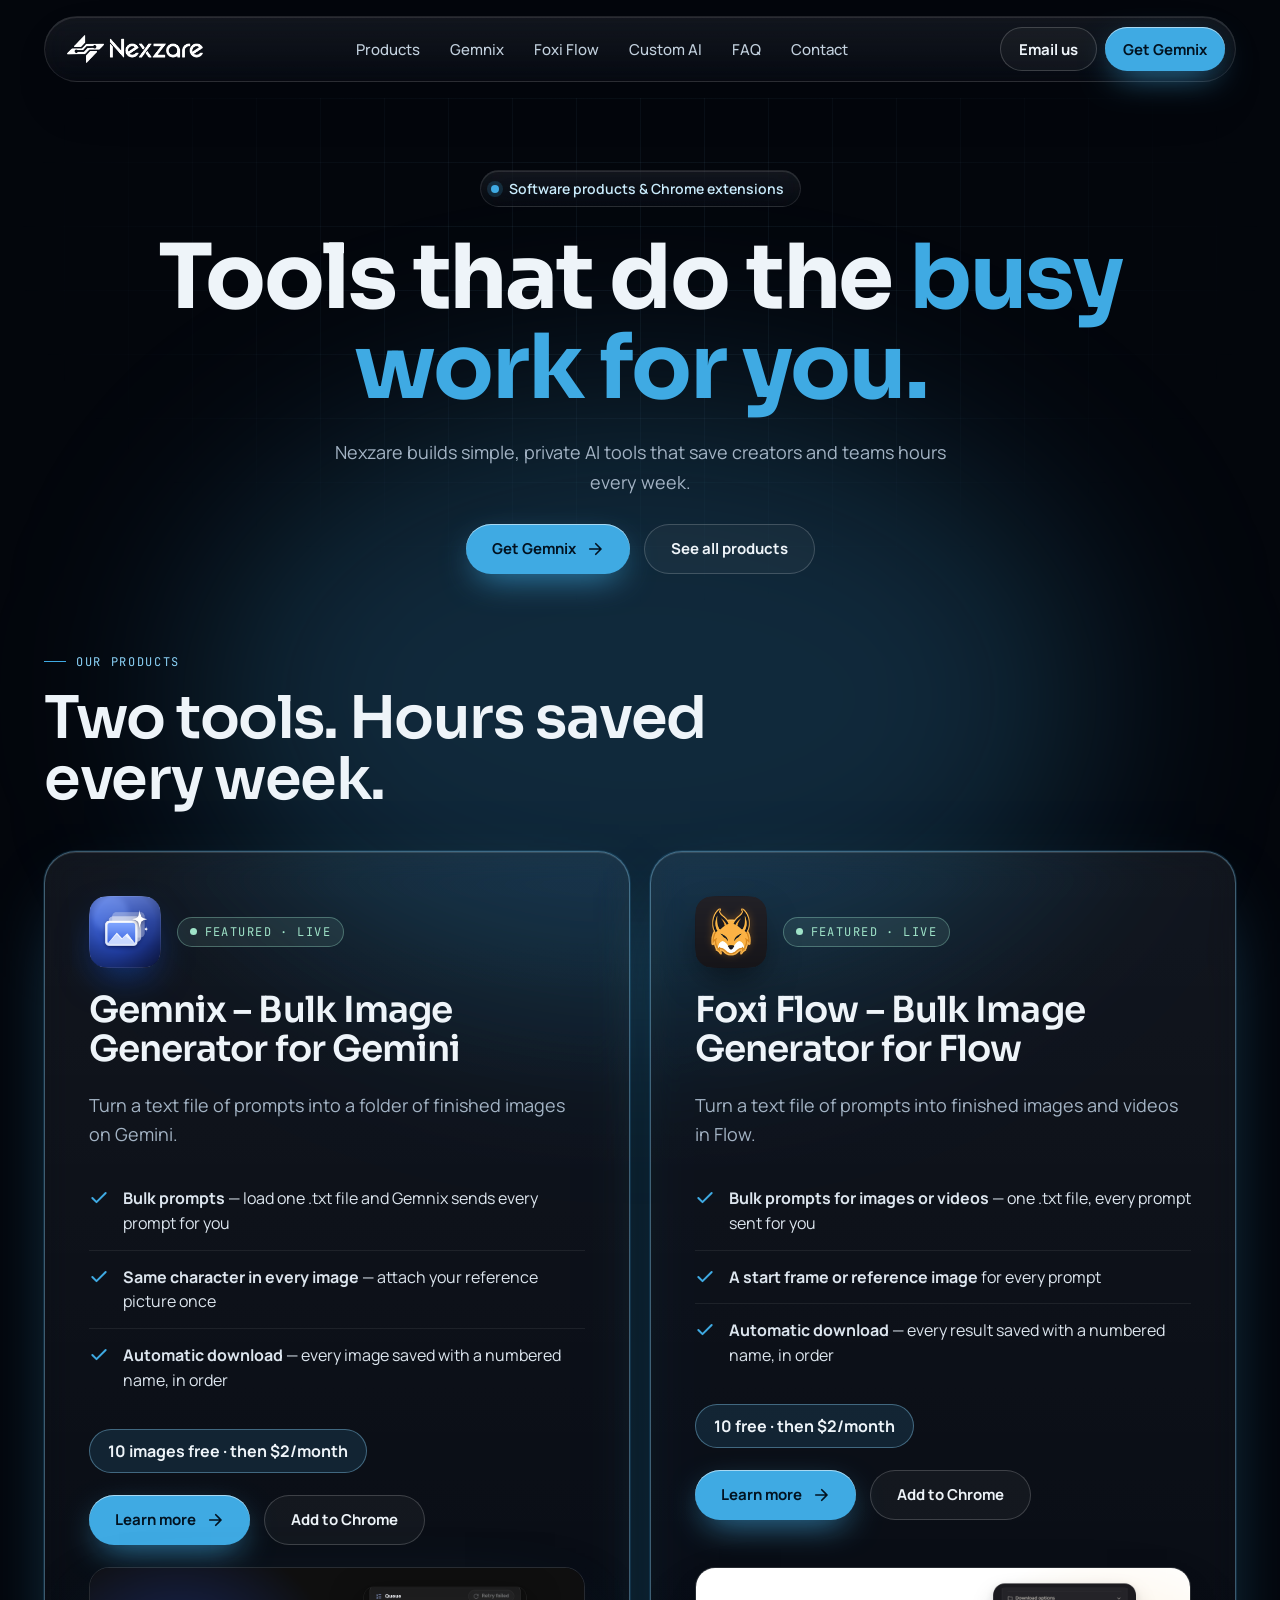
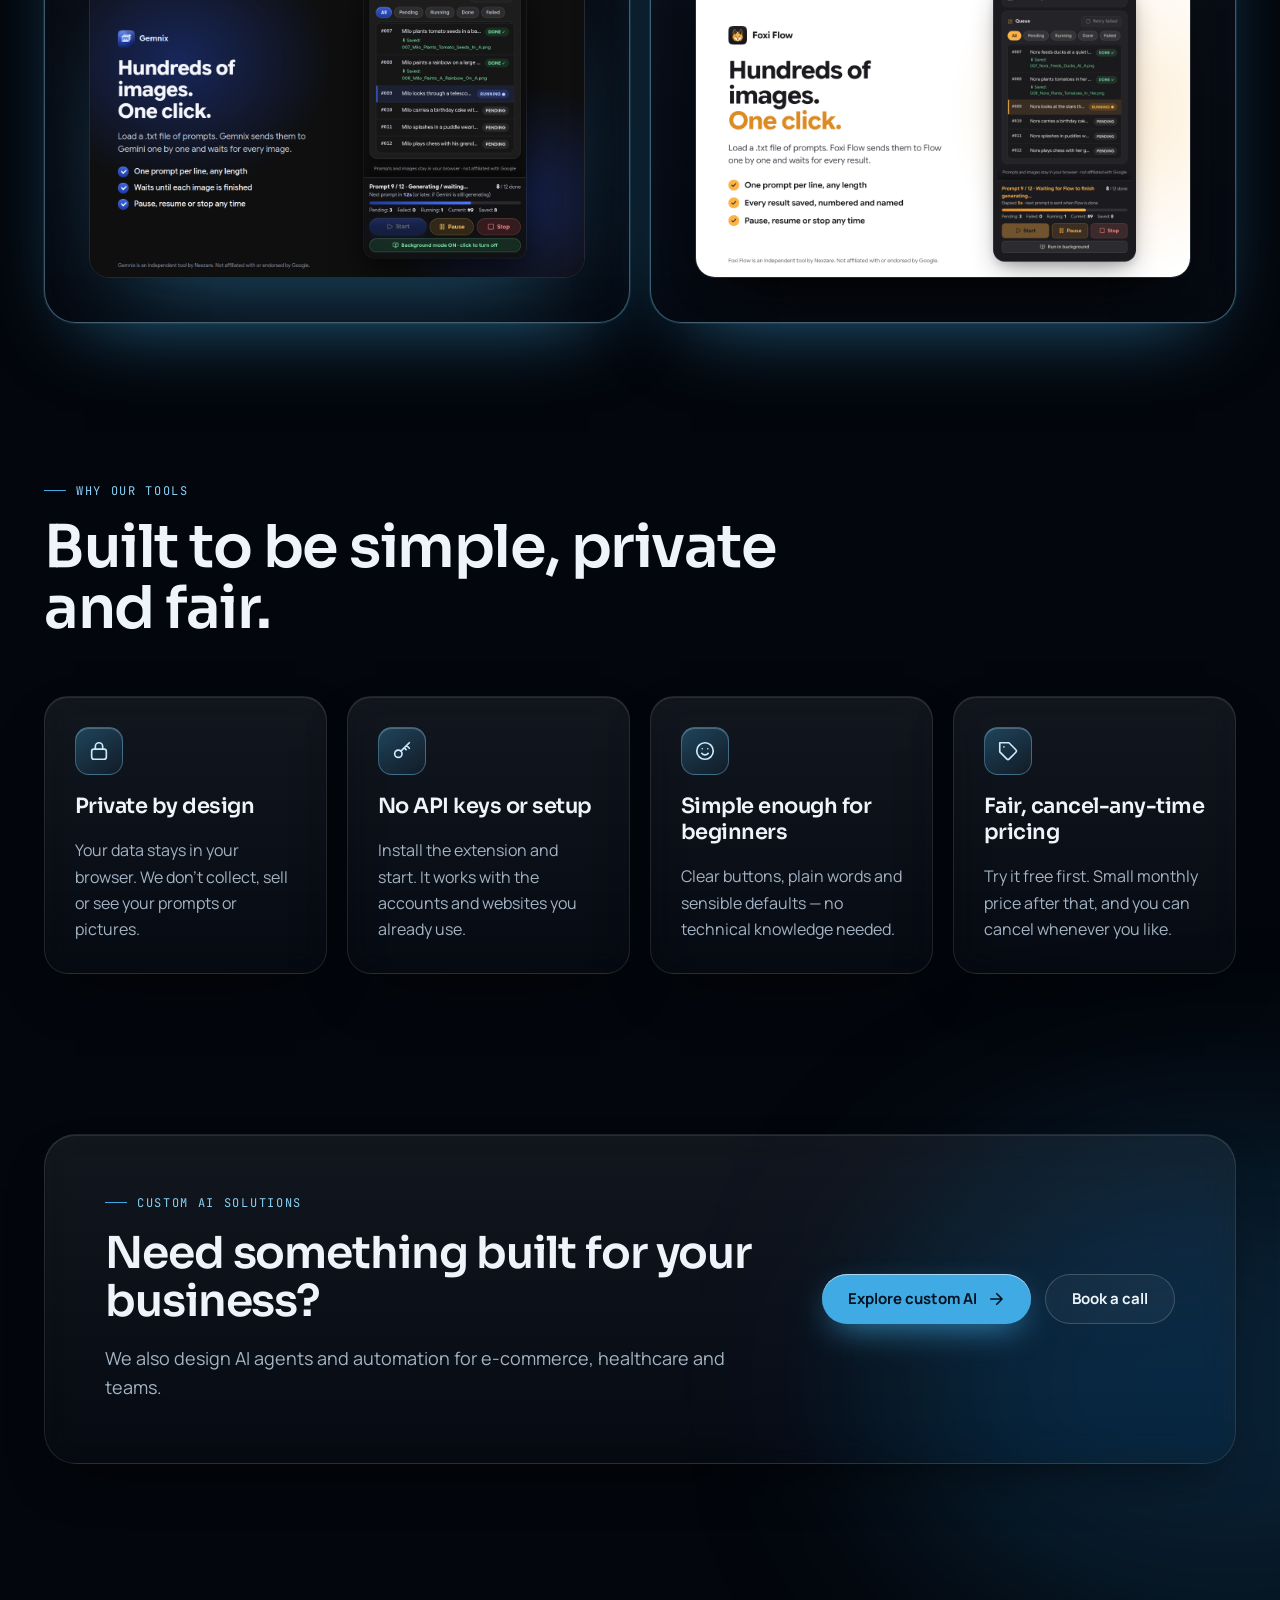
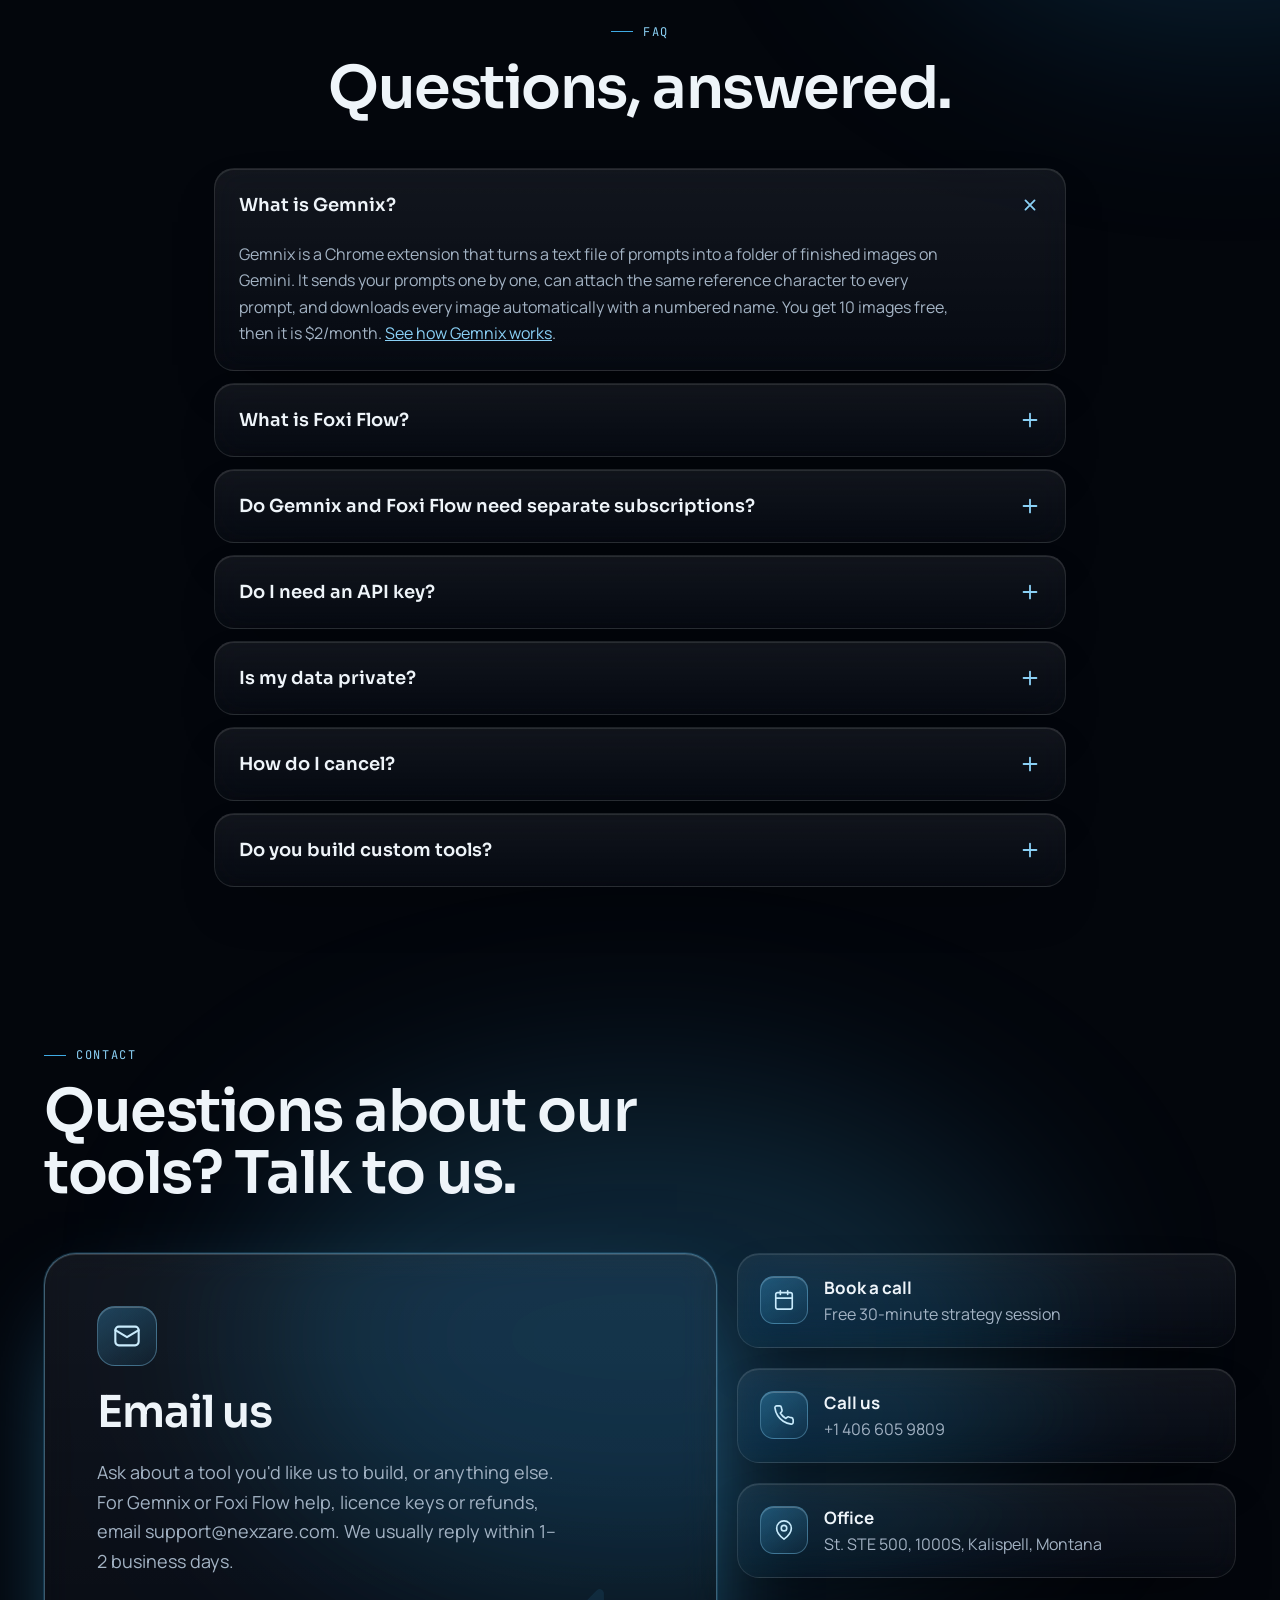
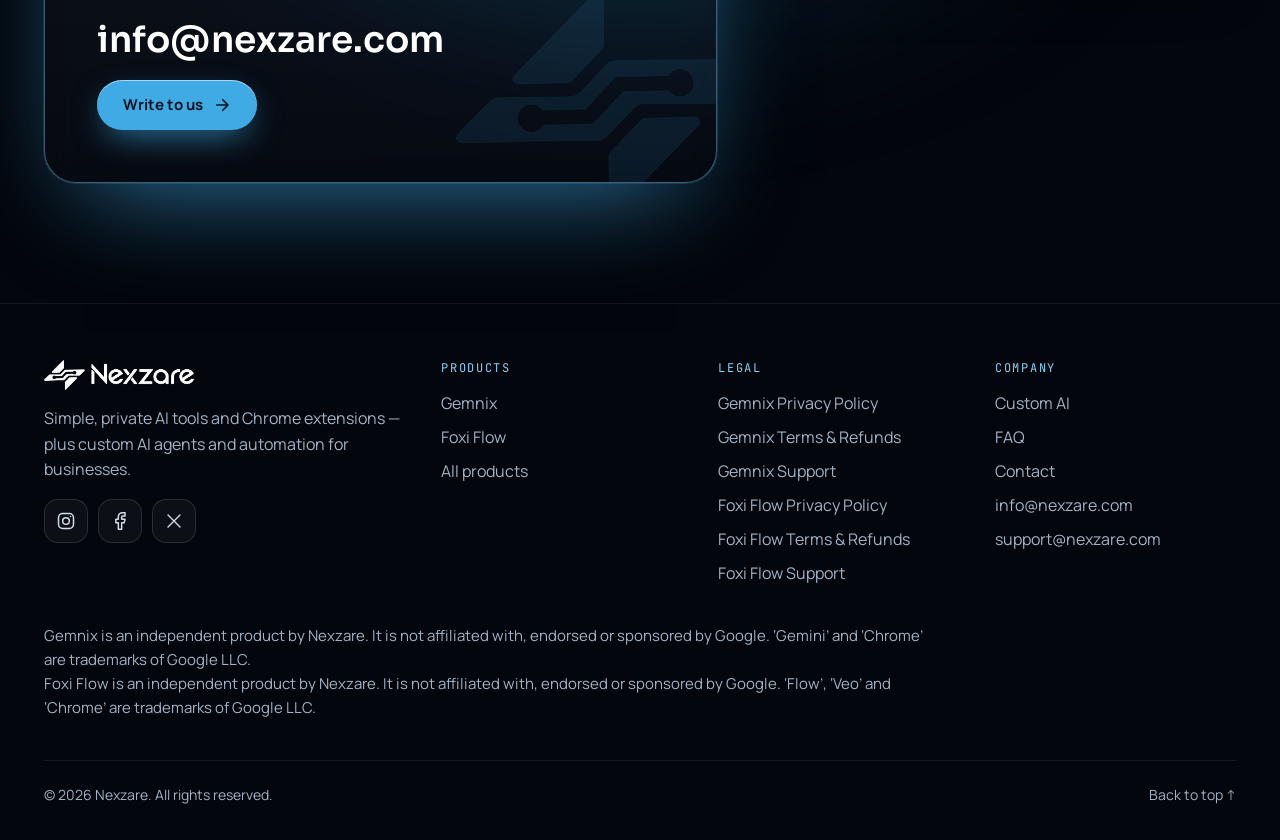
==== commit 9f3b416a: "Add files via upload" ====
--- a/index.html
+++ b/index.html
@@ -4,18 +4,18 @@
 <meta charset="utf-8">
 <meta name="viewport" content="width=device-width, initial-scale=1">
 <title>Nexzare — AI tools & Chrome extensions</title>
-<meta name="description" content="Nexzare builds simple, private AI tools and Chrome extensions that save creators and teams hours every week — starting with Gemnix, a bulk image generator for Gemini.">
+<meta name="description" content="Nexzare builds simple, private AI tools and Chrome extensions that save creators and teams hours every week — including Gemnix for Gemini and Foxi Flow for Flow.">
 <link rel="canonical" href="https://www.nexzare.com/">
 <meta name="theme-color" content="#03060C">
 <meta property="og:type" content="website">
 <meta property="og:site_name" content="Nexzare">
 <meta property="og:title" content="Nexzare — AI tools & Chrome extensions">
-<meta property="og:description" content="Nexzare builds simple, private AI tools and Chrome extensions that save creators and teams hours every week — starting with Gemnix, a bulk image generator for Gemini.">
+<meta property="og:description" content="Nexzare builds simple, private AI tools and Chrome extensions that save creators and teams hours every week — including Gemnix for Gemini and Foxi Flow for Flow.">
 <meta property="og:url" content="https://www.nexzare.com/">
 <meta property="og:image" content="https://www.nexzare.com/assets/logo-icon.png">
 <meta name="twitter:card" content="summary">
 <meta name="twitter:title" content="Nexzare — AI tools & Chrome extensions">
-<meta name="twitter:description" content="Nexzare builds simple, private AI tools and Chrome extensions that save creators and teams hours every week — starting with Gemnix, a bulk image generator for Gemini.">
+<meta name="twitter:description" content="Nexzare builds simple, private AI tools and Chrome extensions that save creators and teams hours every week — including Gemnix for Gemini and Foxi Flow for Flow.">
 <meta name="twitter:image" content="https://www.nexzare.com/assets/logo-icon.png">
 <link rel="icon" type="image/png" href="/assets/favicon.png">
 <link rel="apple-touch-icon" href="/assets/logo-icon.png">
@@ -35,6 +35,7 @@
 <div class="navlinks">
 <a class="navlink" href="/products">Products</a>
 <a class="navlink" href="/gemnix">Gemnix</a>
+<a class="navlink" href="/foxi-flow">Foxi Flow</a>
 <a class="navlink" href="/services">Custom AI</a>
 <a class="navlink" href="/#faq">FAQ</a>
 <a class="navlink" href="/#contact">Contact</a>
@@ -47,6 +48,7 @@
 <div class="mnav-panel">
 <a href="/products">Products</a>
 <a href="/gemnix">Gemnix</a>
+<a href="/foxi-flow">Foxi Flow</a>
 <a href="/services">Custom AI</a>
 <a href="/#faq">FAQ</a>
 <a href="/#contact">Contact</a>
@@ -76,29 +78,51 @@
 
 <section aria-labelledby="featured-title" style="padding: 40px 0 120px; position: relative">
 <div class="wrap">
-<div class="card glass hl" style="border-radius: 32px; padding: clamp(24px, 4.5vw, 56px)">
-<div class="split">
-<div style="display: flex; flex-direction: column; gap: 22px">
+<div style="display: flex; flex-direction: column; gap: 18px; max-width: 760px; margin-bottom: 40px">
+<span class="tag">Our products</span>
+<h2 class="h2" id="featured-title">Two tools. Hours saved every week.</h2>
+</div>
+<div class="g2" style="align-items: stretch">
+<article class="card glass hl" style="border-radius: 32px; padding: clamp(24px, 3.4vw, 44px); display: flex; flex-direction: column; gap: 22px">
 <div style="display: flex; align-items: center; gap: 16px; flex-wrap: wrap">
 <img class="appicon" src="/gemnix/icon-128.png" alt="Gemnix app icon" width="72" height="72">
 <span class="badge"><span class="badge-dot"></span>Featured · Live</span>
 </div>
-<h2 id="featured-title" style="font-size: clamp(28px, 3.4vw, 42px); line-height: 1.1">Gemnix – Bulk Image Generator for Gemini</h2>
+<h3 style="font-size: clamp(26px, 2.8vw, 36px); line-height: 1.1">Gemnix – Bulk Image Generator for Gemini</h3>
 <p class="lead">Turn a text file of prompts into a folder of finished images on Gemini.</p>
 <ul class="list">
 <li><svg width="20" height="20" viewBox="0 0 24 24" fill="none" stroke="#3FAAE3" stroke-width="2.4" stroke-linecap="round" stroke-linejoin="round" aria-hidden="true" style="flex: 0 0 auto; margin-top: 2px"><path d="M20 6 9 17l-5-5"></path></svg><span><strong>Bulk prompts</strong> — load one .txt file and Gemnix sends every prompt for you</span></li>
 <li><svg width="20" height="20" viewBox="0 0 24 24" fill="none" stroke="#3FAAE3" stroke-width="2.4" stroke-linecap="round" stroke-linejoin="round" aria-hidden="true" style="flex: 0 0 auto; margin-top: 2px"><path d="M20 6 9 17l-5-5"></path></svg><span><strong>Same character in every image</strong> — attach your reference picture once</span></li>
 <li><svg width="20" height="20" viewBox="0 0 24 24" fill="none" stroke="#3FAAE3" stroke-width="2.4" stroke-linecap="round" stroke-linejoin="round" aria-hidden="true" style="flex: 0 0 auto; margin-top: 2px"><path d="M20 6 9 17l-5-5"></path></svg><span><strong>Automatic download</strong> — every image saved with a numbered name, in order</span></li>
 </ul>
-<span class="pill" style="align-self: flex-start">20 images free · then $2/month</span>
+<span class="pill" style="align-self: flex-start">10 images free · then $2/month</span>
 <div class="btns">
 <a class="btn btn-primary" href="/gemnix">Learn more
 <svg width="18" height="18" viewBox="0 0 24 24" fill="none" stroke="currentColor" stroke-width="2.2" stroke-linecap="round" stroke-linejoin="round" aria-hidden="true"><path d="M5 12h14M13 5l7 7-7 7"></path></svg></a>
 <a class="btn btn-ghost" href="[CHROME WEB STORE LINK]">Add to Chrome</a>
 </div>
-</div>
-<img class="shot" src="/gemnix/screenshot-1.png" alt="Gemnix side panel running a queue of prompts: finished images marked Done and saved with numbered file names, the next prompt generating" width="1280" height="800" loading="lazy" decoding="async">
-</div>
+<img class="shot" src="/gemnix/screenshot-1.png" alt="Gemnix side panel running a queue of prompts: finished images marked Done and saved with numbered file names, the next prompt generating" width="1280" height="800" loading="lazy" decoding="async" style="margin-top: auto">
+</article>
+<article class="card glass hl" style="border-radius: 32px; padding: clamp(24px, 3.4vw, 44px); display: flex; flex-direction: column; gap: 22px">
+<div style="display: flex; align-items: center; gap: 16px; flex-wrap: wrap">
+<img class="appicon" src="/foxi-flow/icon-128.png" alt="Foxi Flow app icon" width="72" height="72" style="box-shadow: 0 16px 40px -14px rgba(0,0,0,.9)">
+<span class="badge"><span class="badge-dot"></span>Featured · Live</span>
+</div>
+<h3 style="font-size: clamp(26px, 2.8vw, 36px); line-height: 1.1">Foxi Flow – Bulk Image Generator for Flow</h3>
+<p class="lead">Turn a text file of prompts into finished images and videos in Flow.</p>
+<ul class="list">
+<li><svg width="20" height="20" viewBox="0 0 24 24" fill="none" stroke="#3FAAE3" stroke-width="2.4" stroke-linecap="round" stroke-linejoin="round" aria-hidden="true" style="flex: 0 0 auto; margin-top: 2px"><path d="M20 6 9 17l-5-5"></path></svg><span><strong>Bulk prompts for images or videos</strong> — one .txt file, every prompt sent for you</span></li>
+<li><svg width="20" height="20" viewBox="0 0 24 24" fill="none" stroke="#3FAAE3" stroke-width="2.4" stroke-linecap="round" stroke-linejoin="round" aria-hidden="true" style="flex: 0 0 auto; margin-top: 2px"><path d="M20 6 9 17l-5-5"></path></svg><span><strong>A start frame or reference image</strong> for every prompt</span></li>
+<li><svg width="20" height="20" viewBox="0 0 24 24" fill="none" stroke="#3FAAE3" stroke-width="2.4" stroke-linecap="round" stroke-linejoin="round" aria-hidden="true" style="flex: 0 0 auto; margin-top: 2px"><path d="M20 6 9 17l-5-5"></path></svg><span><strong>Automatic download</strong> — every result saved with a numbered name, in order</span></li>
+</ul>
+<span class="pill" style="align-self: flex-start">10 free · then $2/month</span>
+<div class="btns">
+<a class="btn btn-primary" href="/foxi-flow">Learn more
+<svg width="18" height="18" viewBox="0 0 24 24" fill="none" stroke="currentColor" stroke-width="2.2" stroke-linecap="round" stroke-linejoin="round" aria-hidden="true"><path d="M5 12h14M13 5l7 7-7 7"></path></svg></a>
+<a class="btn btn-ghost" href="[FOXI CHROME WEB STORE LINK]">Add to Chrome</a>
+</div>
+<img class="shot shot-light" src="/foxi-flow/screenshot-1.png" alt="Foxi Flow side panel running a queue of prompts in Flow: two results done and saved with numbered file names, prompt 9 running" width="1280" height="800" loading="lazy" decoding="async" style="margin-top: auto">
+</article>
 </div>
 </div>
 </section>
@@ -161,7 +185,15 @@
 <div style="display: flex; flex-direction: column; gap: 12px">
 <details class="faq glass" open="">
 <summary>What is Gemnix?<svg class="pl" width="22" height="22" viewBox="0 0 24 24" fill="none" stroke="currentColor" stroke-width="2" stroke-linecap="round" aria-hidden="true"><path d="M12 5v14M5 12h14"></path></svg></summary>
-<p>Gemnix is a Chrome extension that turns a text file of prompts into a folder of finished images on Gemini. It sends your prompts one by one, can attach the same reference character to every prompt, and downloads every image automatically with a numbered name. You get 20 images free, then it is $2/month. <a href="/gemnix">See how Gemnix works</a>.</p>
+<p>Gemnix is a Chrome extension that turns a text file of prompts into a folder of finished images on Gemini. It sends your prompts one by one, can attach the same reference character to every prompt, and downloads every image automatically with a numbered name. You get 10 images free, then it is $2/month. <a href="/gemnix">See how Gemnix works</a>.</p>
+</details>
+<details class="faq glass">
+<summary>What is Foxi Flow?<svg class="pl" width="22" height="22" viewBox="0 0 24 24" fill="none" stroke="currentColor" stroke-width="2" stroke-linecap="round" aria-hidden="true"><path d="M12 5v14M5 12h14"></path></svg></summary>
+<p>Foxi Flow is a Chrome extension that sends a text file of prompts to Flow one by one, makes images or videos, and saves every result automatically. You get 10 images or videos free, then it is $2/month. <a href="/foxi-flow">See how Foxi Flow works</a>.</p>
+</details>
+<details class="faq glass">
+<summary>Do Gemnix and Foxi Flow need separate subscriptions?<svg class="pl" width="22" height="22" viewBox="0 0 24 24" fill="none" stroke="currentColor" stroke-width="2" stroke-linecap="round" aria-hidden="true"><path d="M12 5v14M5 12h14"></path></svg></summary>
+<p>Yes. Each product has its own $2/month plan and its own free trial.</p>
 </details>
 <details class="faq glass">
 <summary>Do I need an API key?<svg class="pl" width="22" height="22" viewBox="0 0 24 24" fill="none" stroke="currentColor" stroke-width="2" stroke-linecap="round" aria-hidden="true"><path d="M12 5v14M5 12h14"></path></svg></summary>
@@ -169,7 +201,7 @@
 </details>
 <details class="faq glass">
 <summary>Is my data private?<svg class="pl" width="22" height="22" viewBox="0 0 24 24" fill="none" stroke="currentColor" stroke-width="2" stroke-linecap="round" aria-hidden="true"><path d="M12 5v14M5 12h14"></path></svg></summary>
-<p>Yes. Your prompts, reference images and generated pictures stay in your own browser. The only thing that leaves it is your licence key, which is checked with our payment provider, Lemon Squeezy. There is no analytics or tracking. Read the <a href="/gemnix/privacy">Gemnix Privacy Policy</a>.</p>
+<p>Yes. Your prompts, reference images and generated pictures stay in your own browser. The only thing that leaves it is your licence key, which is checked with our payment provider, Gumroad. There is no analytics or tracking. Read the <a href="/gemnix/privacy">Gemnix Privacy Policy</a>.</p>
 </details>
 <details class="faq glass">
 <summary>How do I cancel?<svg class="pl" width="22" height="22" viewBox="0 0 24 24" fill="none" stroke="currentColor" stroke-width="2" stroke-linecap="round" aria-hidden="true"><path d="M12 5v14M5 12h14"></path></svg></summary>
@@ -196,7 +228,7 @@
 <div style="display: flex; flex-direction: column; gap: 18px; position: relative">
 <span class="ico" style="width: 60px; height: 60px; border-radius: 18px"><svg width="28" height="28" viewBox="0 0 24 24" fill="none" stroke="currentColor" stroke-width="1.8" stroke-linecap="round" stroke-linejoin="round" aria-hidden="true"><rect x="2" y="4" width="20" height="16" rx="3"></rect><path d="m22 7-10 6L2 7"></path></svg></span>
 <h3 style="font-size: clamp(30px, 3.6vw, 44px)">Email us</h3>
-<p class="lead" style="max-width: 460px">Ask about a tool you'd like us to build, or anything else. For Gemnix help, licence keys or refunds, email support@nexzare.com. We usually reply within 1–2 business days.</p>
+<p class="lead" style="max-width: 460px">Ask about a tool you'd like us to build, or anything else. For Gemnix or Foxi Flow help, licence keys or refunds, email support@nexzare.com. We usually reply within 1–2 business days.</p>
 </div>
 <div style="display: flex; flex-direction: column; gap: 18px; position: relative">
 <a href="mailto:info@nexzare.com" style="font-family: 'Sora', sans-serif; font-size: clamp(24px, 3vw, 36px); font-weight: 600; color: #FFFFFF; text-decoration: none; word-break: break-all">info@nexzare.com</a>
@@ -238,6 +270,7 @@
 <nav class="fcol" aria-label="Products">
 <p class="fhead">Products</p>
 <a class="flink" href="/gemnix">Gemnix</a>
+<a class="flink" href="/foxi-flow">Foxi Flow</a>
 <a class="flink" href="/products">All products</a>
 </nav>
 <nav class="fcol" aria-label="Legal">
@@ -245,6 +278,9 @@
 <a class="flink" href="/gemnix/privacy">Gemnix Privacy Policy</a>
 <a class="flink" href="/gemnix/terms">Gemnix Terms &amp; Refunds</a>
 <a class="flink" href="/gemnix/support">Gemnix Support</a>
+<a class="flink" href="/foxi-flow/privacy">Foxi Flow Privacy Policy</a>
+<a class="flink" href="/foxi-flow/terms">Foxi Flow Terms &amp; Refunds</a>
+<a class="flink" href="/foxi-flow/support">Foxi Flow Support</a>
 </nav>
 <nav class="fcol" aria-label="Company">
 <p class="fhead">Company</p>
@@ -255,9 +291,9 @@
 <a class="flink" href="mailto:support@nexzare.com">support@nexzare.com</a>
 </nav>
 </div>
-<p class="tm">Gemnix is an independent product by Nexzare. It is not affiliated with, endorsed or sponsored by Google. &lsquo;Gemini&rsquo; and &lsquo;Chrome&rsquo; are trademarks of Google LLC.</p>
+<p class="tm">Gemnix is an independent product by Nexzare. It is not affiliated with, endorsed or sponsored by Google. &lsquo;Gemini&rsquo; and &lsquo;Chrome&rsquo; are trademarks of Google LLC.<br>Foxi Flow is an independent product by Nexzare. It is not affiliated with, endorsed or sponsored by Google. &lsquo;Flow&rsquo;, &lsquo;Veo&rsquo; and &lsquo;Chrome&rsquo; are trademarks of Google LLC.</p>
 <div style="display: flex; justify-content: space-between; flex-wrap: wrap; gap: 12px; padding-top: 24px; border-top: 1px solid rgba(255,255,255,.08)">
-<span class="muted" style="font-size: 14px">© 2026 Nexzare LLC. All rights reserved.</span>
+<span class="muted" style="font-size: 14px">© 2026 Nexzare. All rights reserved.</span>
 <a class="flink" href="#top" style="font-size: 14px">Back to top ↑</a>
 </div>
 </div>
--- a/css/site.css
+++ b/css/site.css
@@ -156,7 +156,7 @@
 .chiprow{display:flex;flex-wrap:wrap;gap:10px}
 .chiplink{display:inline-flex;align-items:center;min-height:44px;padding:0 16px;border-radius:999px;font-size:15px;font-weight:600;color:#DCE5EE;text-decoration:none;border:1px solid rgba(255,255,255,.14);background:rgba(255,255,255,.04)}
 .chiplink:hover{color:#FFFFFF;border-color:rgba(138,208,245,.6)}
-.inline-code{font-family:'JetBrains Mono',monospace;font-size:.88em;color:#C9EBFC;background:rgba(63,170,227,.12);border:1px solid rgba(138,208,245,.22);padding:1px 7px;border-radius:7px;word-break:break-all}
+.inline-code{font-family:'JetBrains Mono',monospace;font-size:.88em;color:#C9EBFC;background:rgba(63,170,227,.12);border:1px solid rgba(138,208,245,.22);padding:1px 7px;border-radius:7px;overflow-wrap:anywhere}
 .pagehead{position:relative;padding:56px 0 64px}
 
 /* legal / support text */
@@ -204,3 +204,16 @@
 .tbl td::before{content:attr(data-label);display:block;font-family:'JetBrains Mono',monospace;font-size:12px;letter-spacing:.12em;text-transform:uppercase;color:#8AD0F5;margin-bottom:2px}
 .btns .btn{flex:1 1 auto}
 }
+
+/* ===== Foxi Flow (amber accent, used only on the four /foxi-flow pages) ===== */
+.btn-amber{background:#FCB245;color:#1B1A1F;box-shadow:0 12px 34px -12px rgba(252,178,69,.75),inset 0 1px 0 rgba(255,255,255,.55)}
+.btn-amber:hover{background:#DD8A22;color:#1B1A1F;box-shadow:0 16px 44px -12px rgba(252,178,69,.9),inset 0 1px 0 rgba(255,255,255,.45)}
+.fx .pill{color:#FCB245;background:rgba(252,178,69,.10);border-color:rgba(252,178,69,.45)}
+.fx .tag{color:#FCB245}
+.fx .tag::before{background:#FCB245}
+.fx .stepno{color:#FCB245}
+.fx .pagehead .mono{color:#FCB245 !important}
+.fx .list svg path{stroke:#FCB245}
+.fx .hl{border-color:rgba(252,178,69,.38);box-shadow:0 0 0 1px rgba(252,178,69,.12),0 30px 80px -40px rgba(252,178,69,.45),inset 0 1px 0 rgba(255,255,255,.12)}
+.shot-light{box-shadow:0 40px 90px -40px rgba(0,0,0,.95),0 18px 40px -24px rgba(0,0,0,.8)}
+.fig img.light{border:1px solid rgba(255,255,255,.12)}
